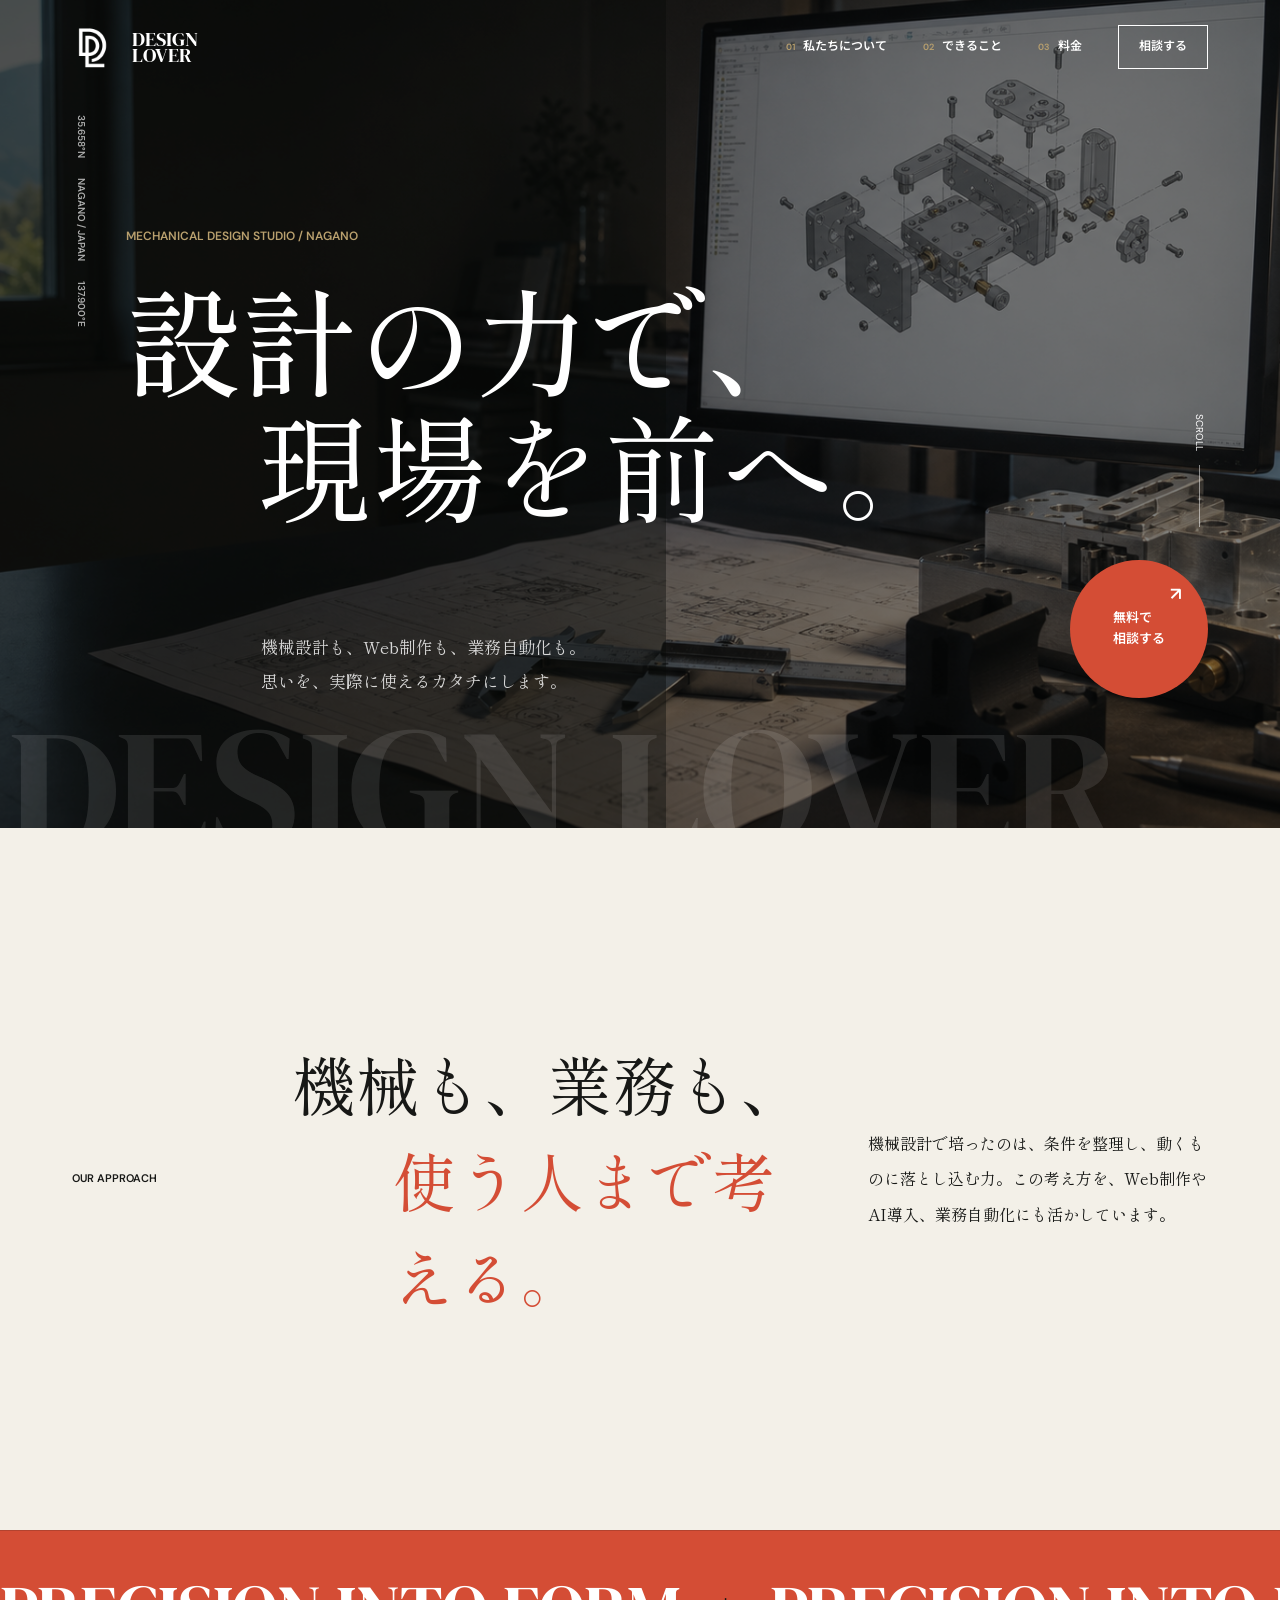
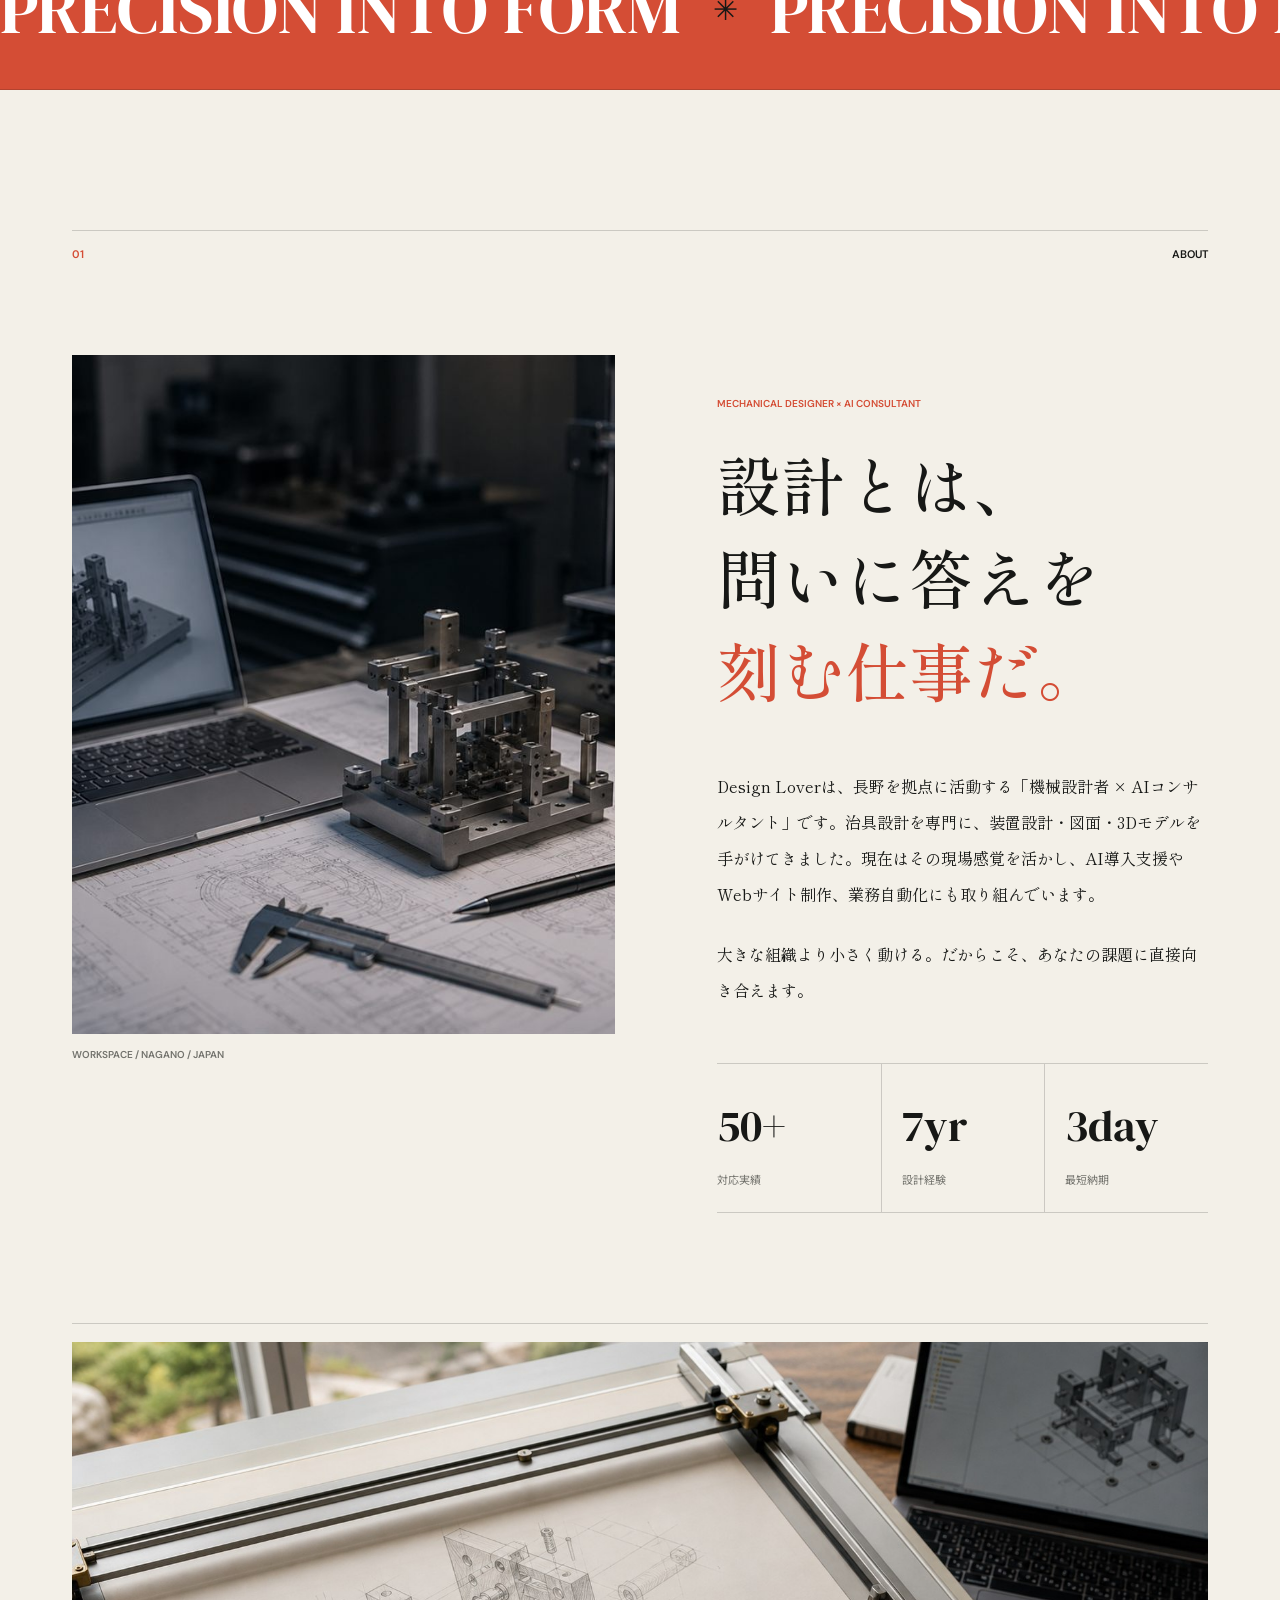
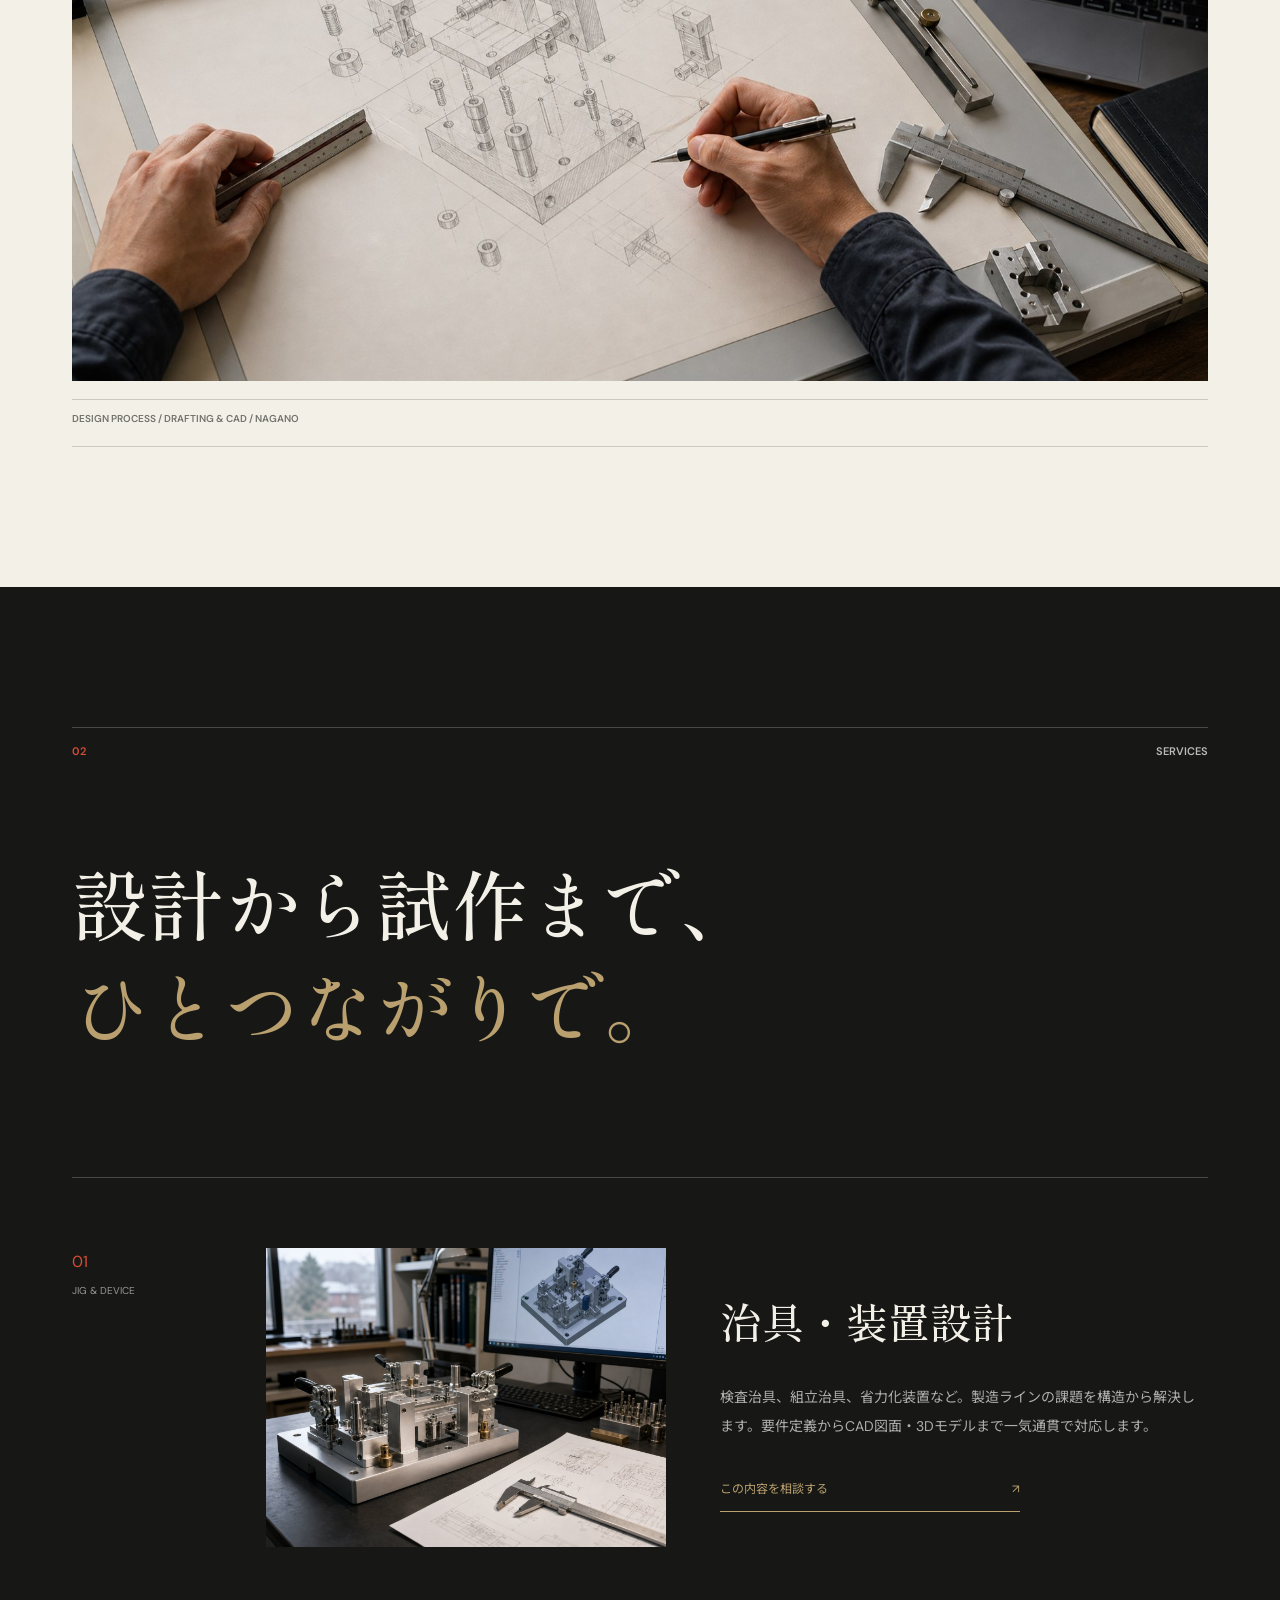
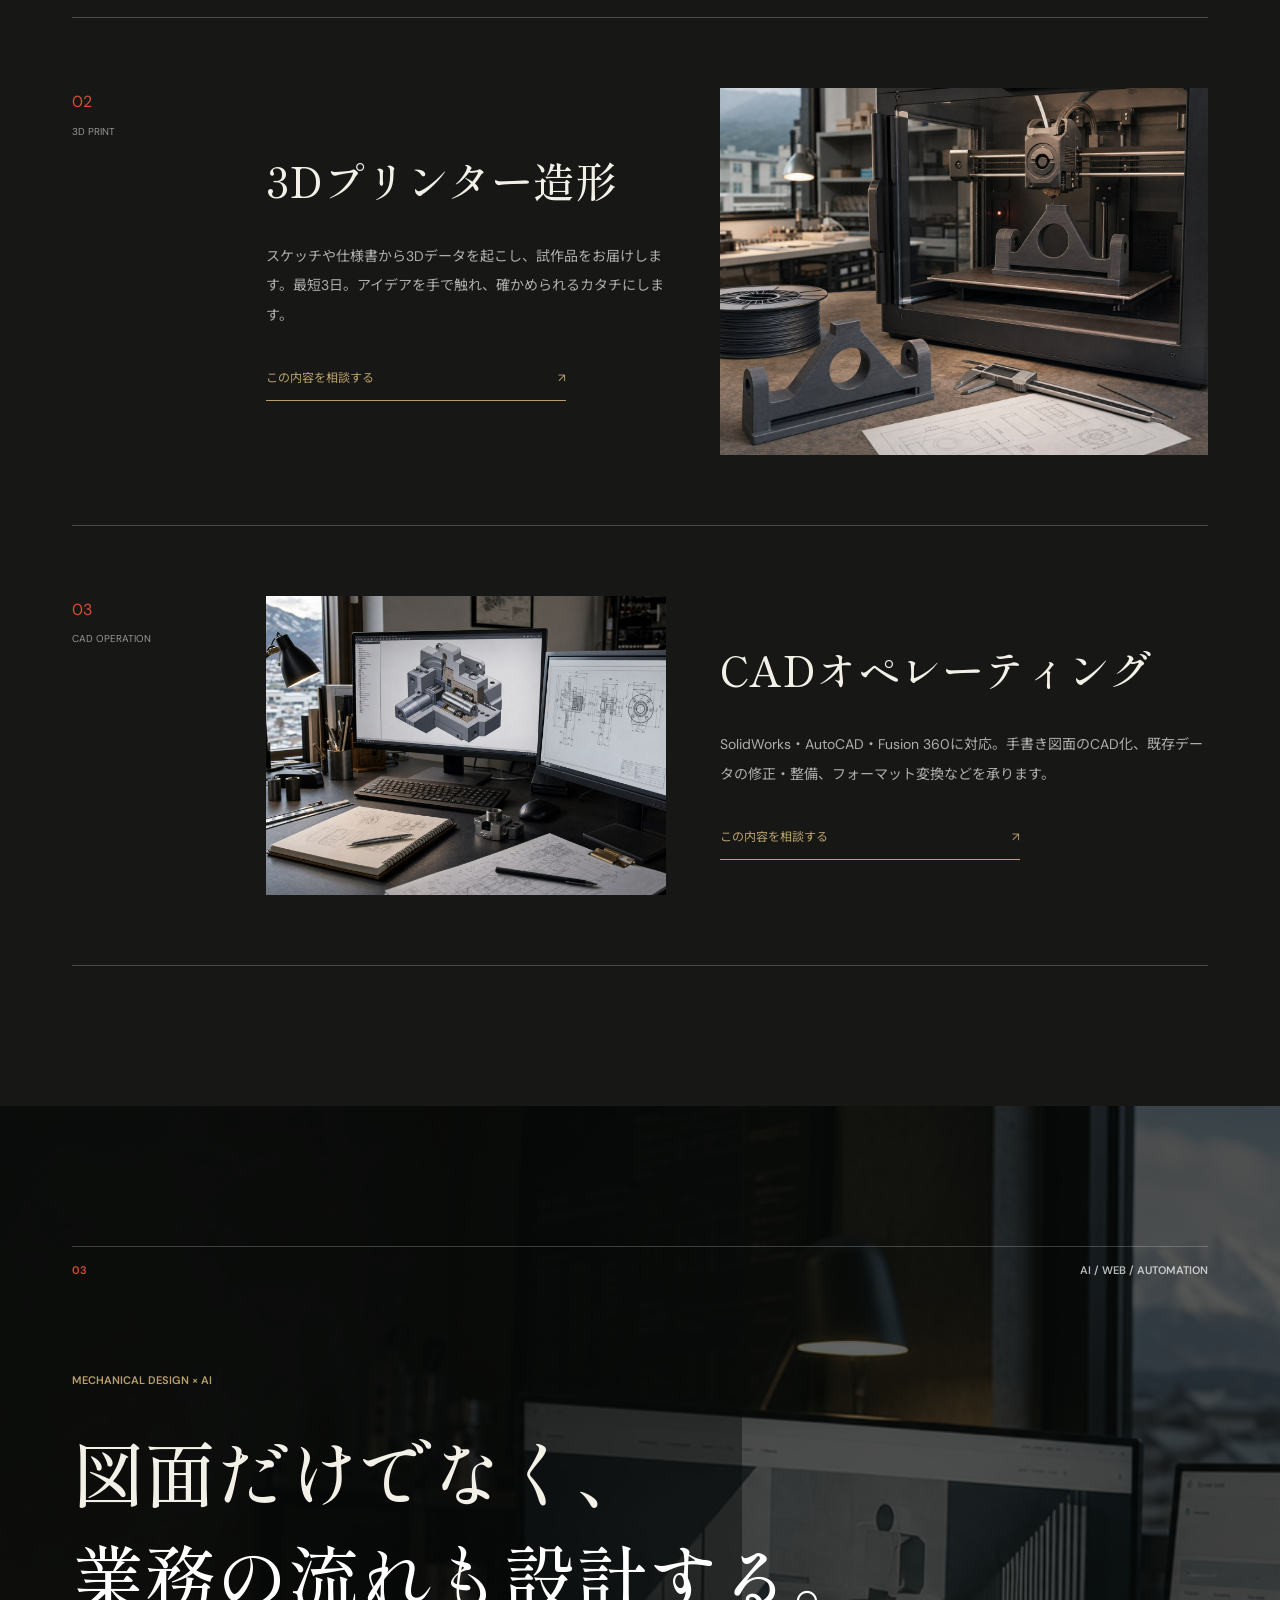
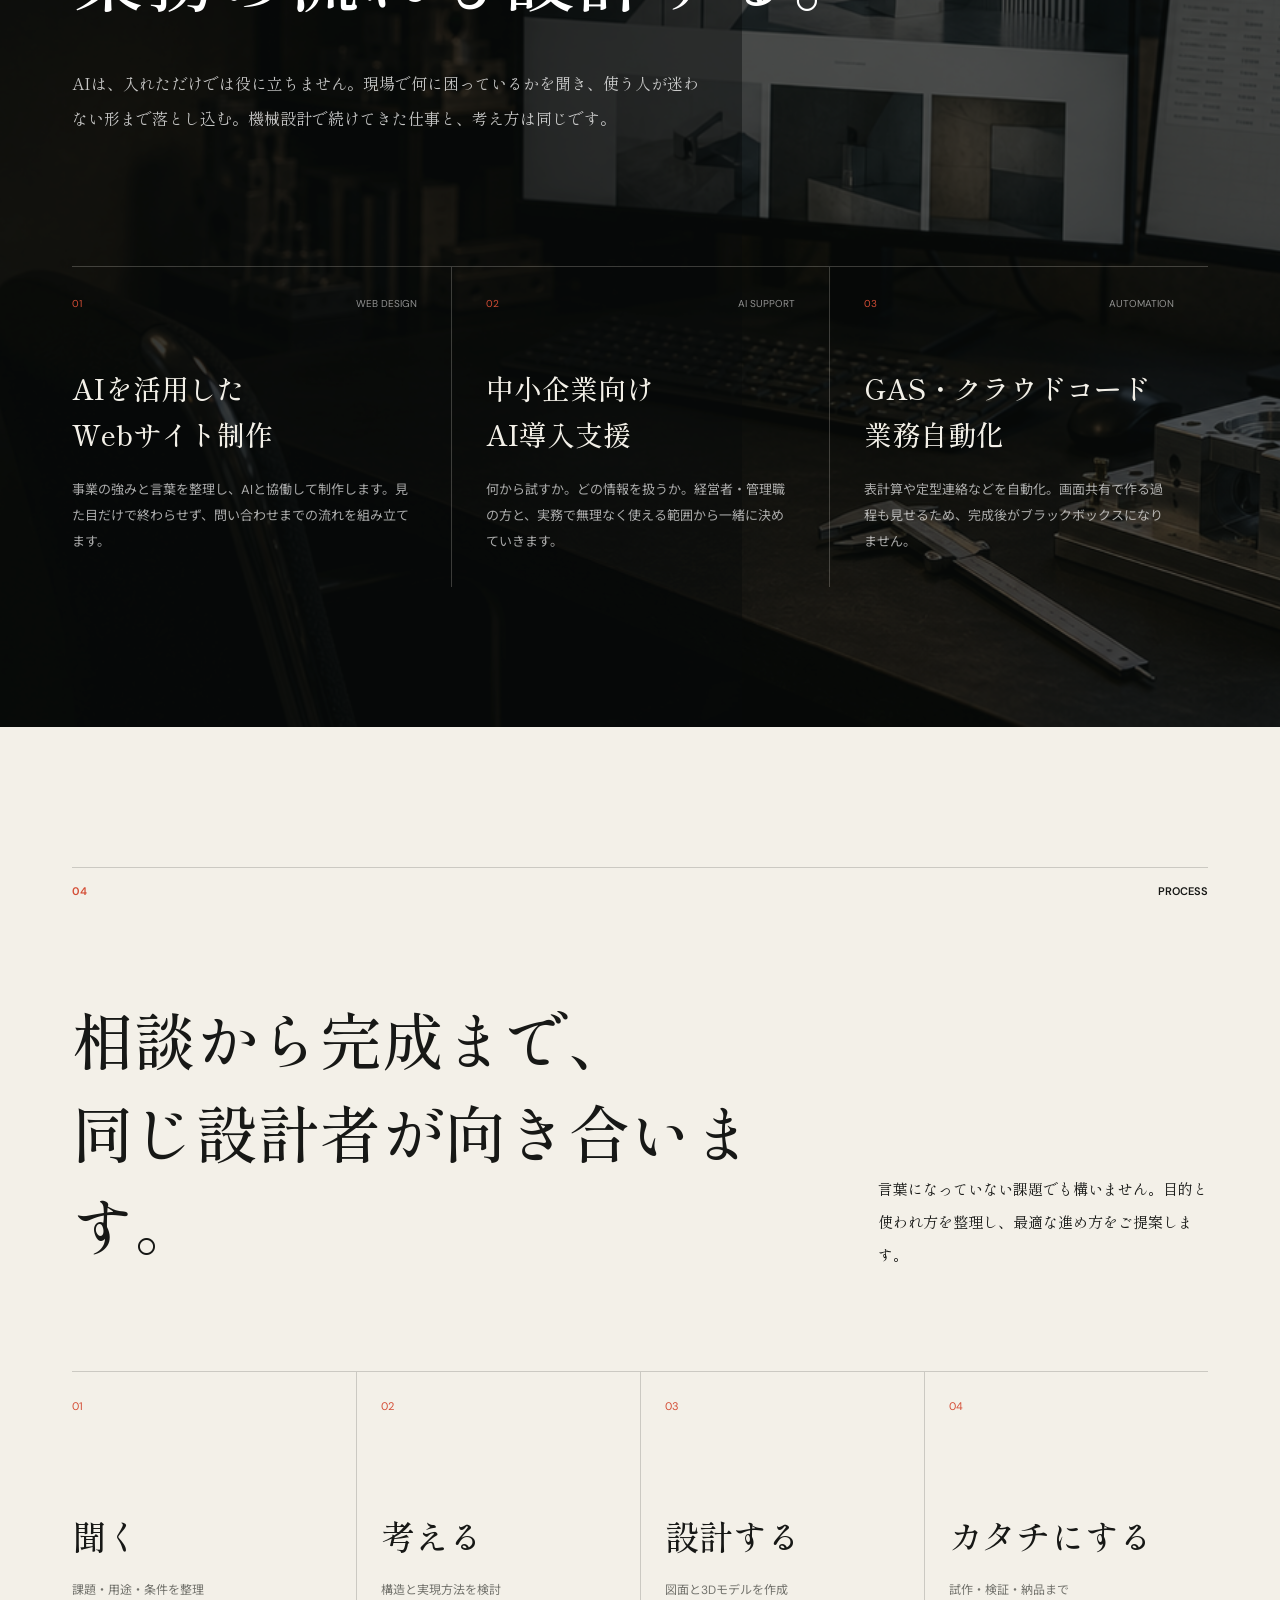
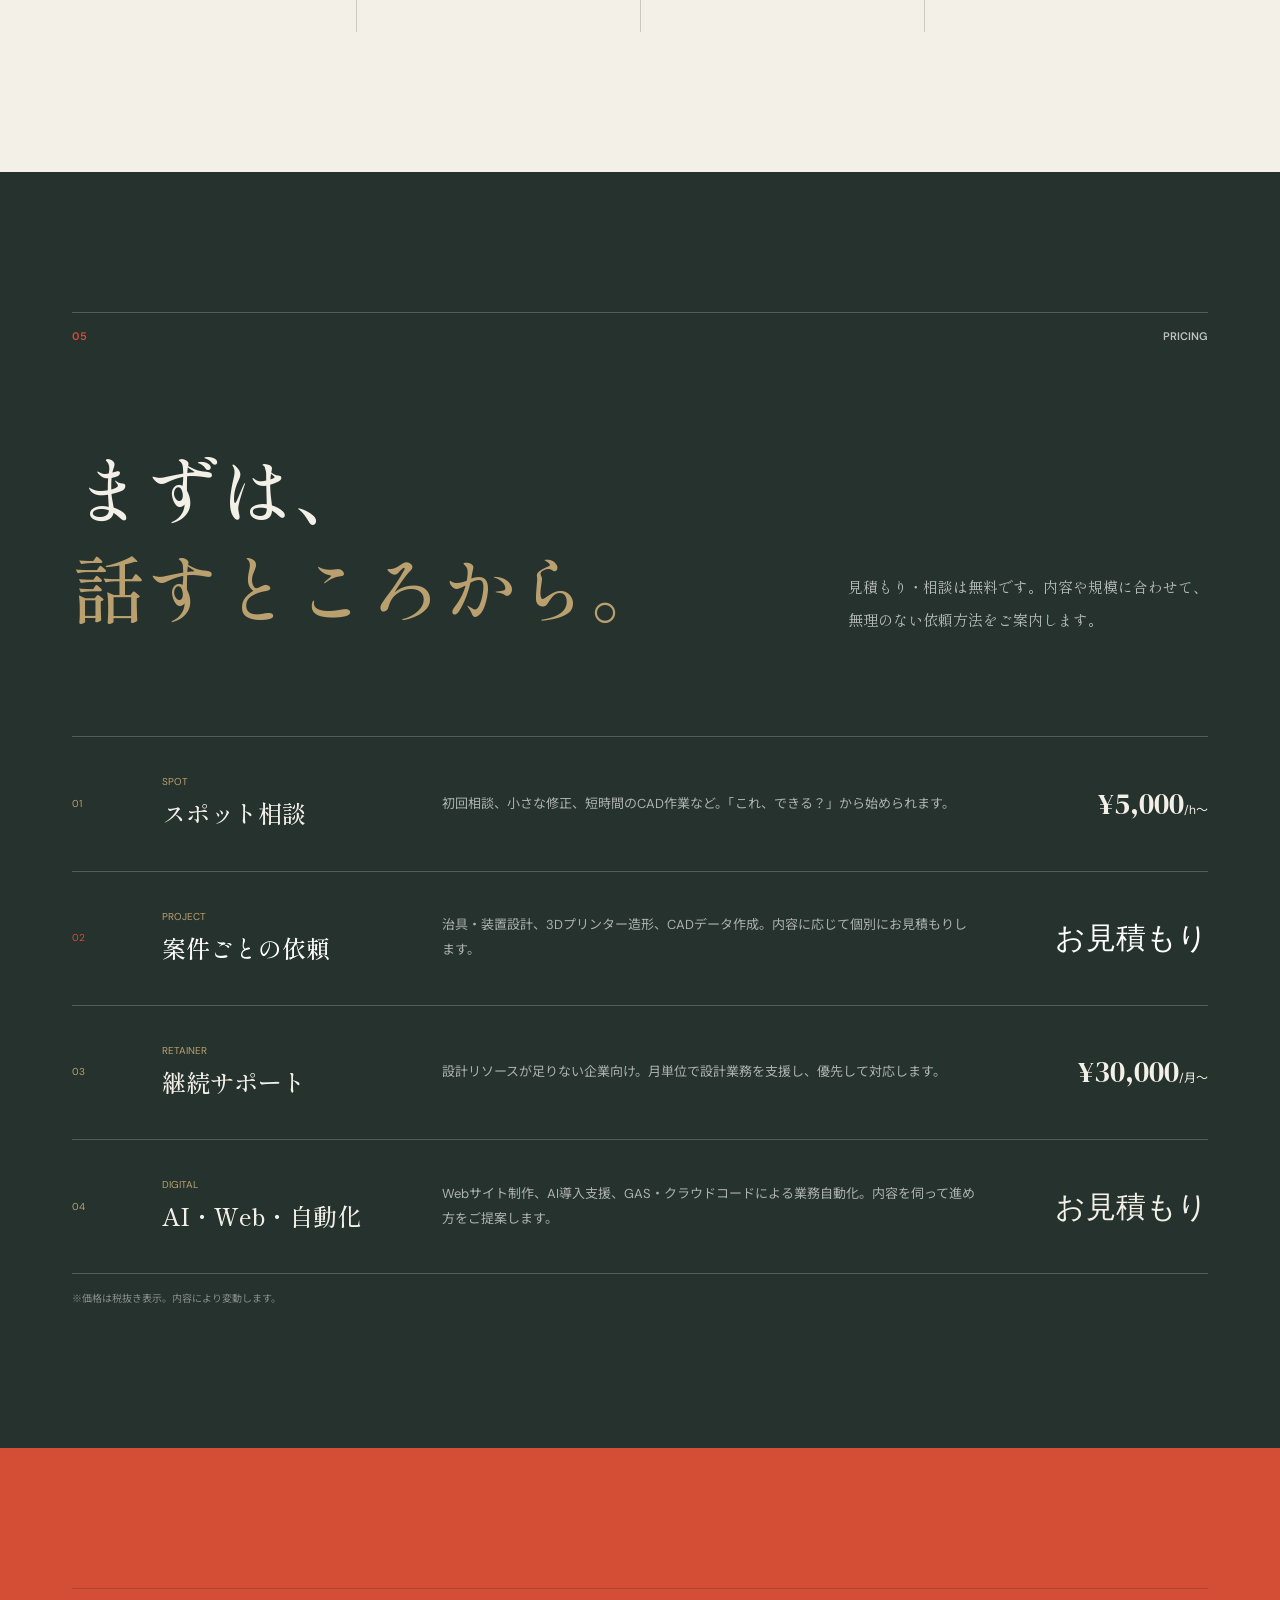
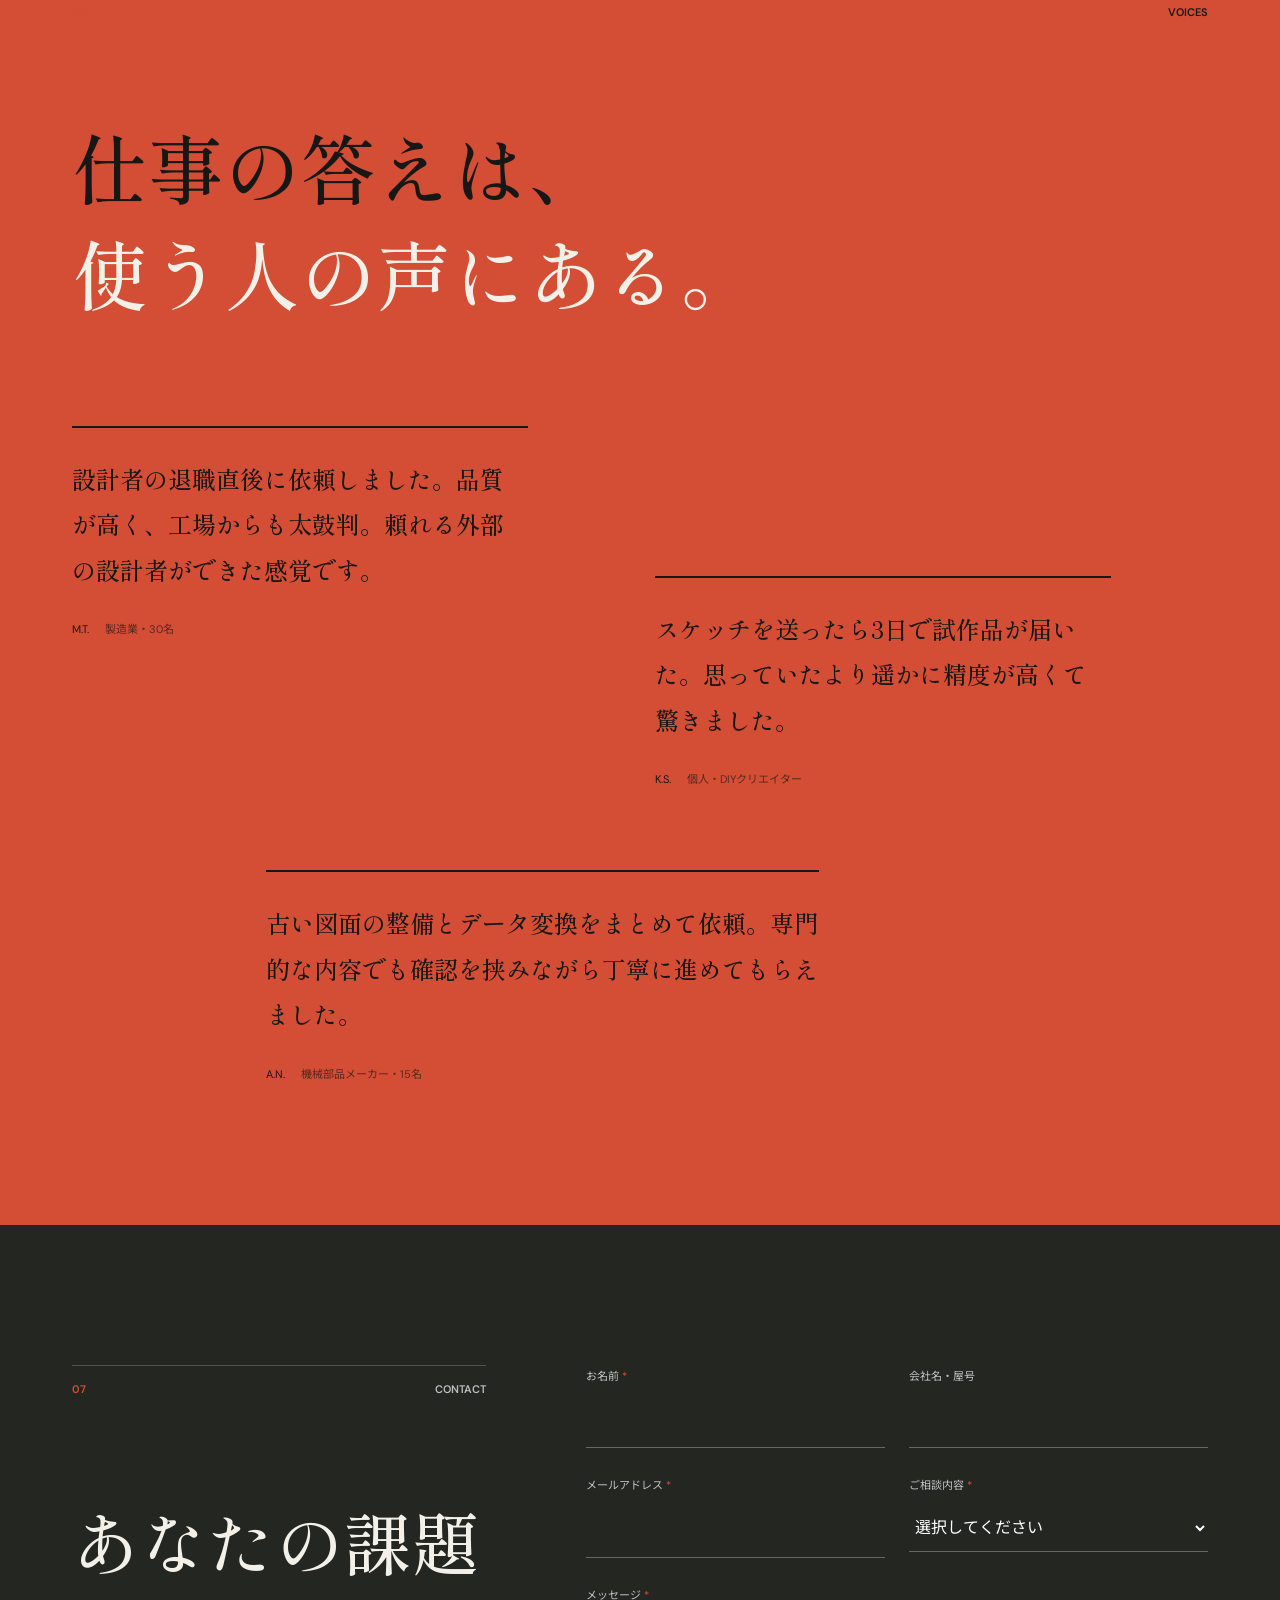
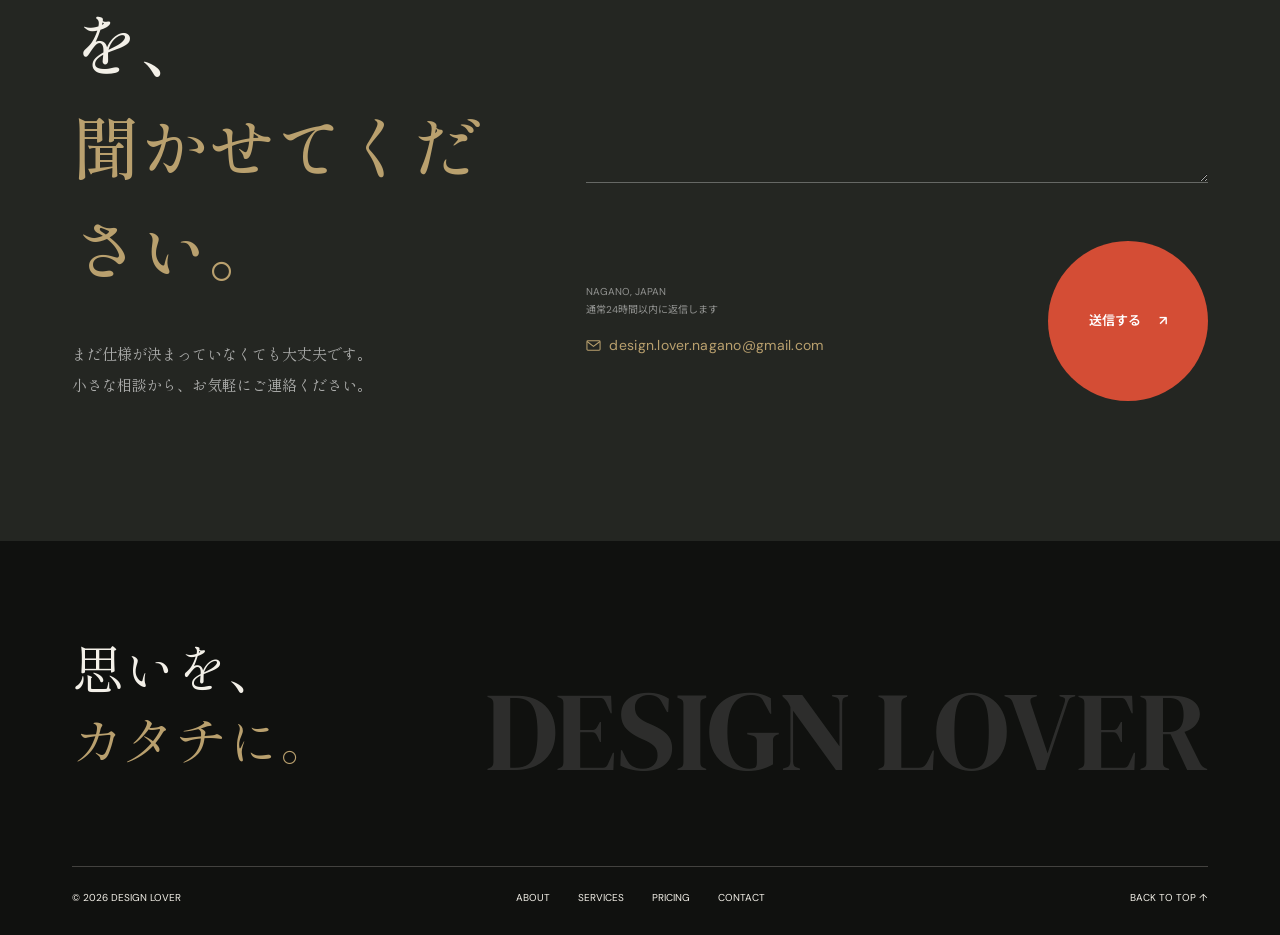
==== index.html @ a653514b "Add spam-protected email contact link to contact section Co-Authored-By: Claude Opus 4.8 <noreply@an" ====
﻿<!DOCTYPE html>
<html lang="ja">
<head>
  <meta charset="UTF-8">
  <meta name="viewport" content="width=device-width, initial-scale=1">
  <meta name="description" content="長野の個人設計事務所 Design Lover。治具・装置設計、3Dプリンター造形、CAD業務で、つくりたいを実現します。">
  <title>Design Lover | 長野の個人設計事務所</title>
  <link rel="preconnect" href="https://fonts.googleapis.com">
  <link rel="preconnect" href="https://fonts.gstatic.com" crossorigin>
  <link href="https://fonts.googleapis.com/css2?family=DM+Sans:wght@400;500;600&family=DM+Serif+Display:ital@0;1&family=Noto+Sans+JP:wght@400;500;600&family=Shippori+Mincho:wght@400;500;600&display=swap" rel="stylesheet">
  <link rel="stylesheet" href="styles.css?v=20260723">
</head>
<body class="is-loading">
  <div class="loader" id="loader" aria-hidden="true">
    <div class="loader__mark"><span>D</span><span>L</span></div>
    <p>DESIGN LOVER</p>
    <div class="loader__line"><span></span></div>
  </div>
  <div class="cur-dot" id="curDot"></div>
  <div class="cur-ring" id="curRing"></div>
  <div class="scroll-track" id="scrollTrack"></div>

  <header class="nav" id="nav">
    <a href="#hero" class="nav__logo" aria-label="Design Lover トップへ">
      <img src="logo-mark-t.png" alt="" class="nav__logo-mark">
      <span class="nav__logo-word">DESIGN<br>LOVER</span>
    </a>
    <nav class="nav__links" id="navLinks" aria-label="メインナビゲーション">
      <a href="#about"><span>01</span> 私たちについて</a>
      <a href="#work"><span>02</span> できること</a>
      <a href="#pricing"><span>03</span> 料金</a>
      <a href="#contact" class="nav__contact">相談する</a>
    </nav>
    <button class="nav__burger" id="burger" type="button" aria-label="メニューを開く" aria-expanded="false"><span></span><span></span></button>
  </header>

  <main>
    <section class="hero" id="hero">
      <div class="hero__media" aria-hidden="true"><img src="hero-engineering.png" alt=""></div>
      <div class="hero__shade" aria-hidden="true"></div>
      <div class="hero__rail" aria-hidden="true"><span>35.658°N</span><span>NAGANO / JAPAN</span><span>137.900°E</span></div>
      <div class="hero__content">
        <p class="hero__kicker">MECHANICAL DESIGN STUDIO / NAGANO</p>
        <h1 class="hero__title"><span>設計の力で、</span><span><em>現場を前へ。</em></span></h1>
        <div class="hero__bottom">
          <p class="hero__lead">機械設計も、Web制作も、業務自動化も。<br>思いを、実際に使えるカタチにします。</p>
          <a href="#contact" class="circle-link" data-magnetic><span>無料で<br>相談する</span><span class="circle-link__arrow">↗</span></a>
        </div>
      </div>
      <div class="hero__brand" aria-hidden="true">DESIGN LOVER</div>
      <a href="#intro" class="hero__scroll">SCROLL <span></span></a>
    </section>

    <section class="intro" id="intro">
      <p class="intro__label reveal-up">OUR APPROACH</p>
      <div class="intro__copy reveal-up"><p>機械も、業務も、</p><p>使う人まで考える。</p></div>
      <p class="intro__body reveal-up">機械設計で培ったのは、条件を整理し、動くものに落とし込む力。この考え方を、Web制作やAI導入、業務自動化にも活かしています。</p>
    </section>

    <div class="marquee" aria-hidden="true"><div class="marquee__track"><span>PRECISION INTO FORM</span><i>✳</i><span>PRECISION INTO FORM</span><i>✳</i><span>PRECISION INTO FORM</span><i>✳</i><span>PRECISION INTO FORM</span><i>✳</i></div></div>

    <section class="about section" id="about">
      <div class="section-index reveal-up"><span>01</span><span>ABOUT</span></div>
      <div class="about__grid">
        <div class="about__visual reveal-up">
          <figure class="about__photo"><img src="about-photo.jpg" alt="Design Loverの設計デスク"></figure>
          <p class="about__caption">WORKSPACE / NAGANO / JAPAN</p>
        </div>
        <div class="about__content">
          <p class="about__role reveal-up">MECHANICAL DESIGNER × AI CONSULTANT</p>
          <h2 class="about__title reveal-up">設計とは、<br>問いに答えを<br><em>刻む仕事だ。</em></h2>
          <p class="about__body reveal-up">Design Loverは、長野を拠点に活動する「機械設計者 × AIコンサルタント」です。治具設計を専門に、装置設計・図面・3Dモデルを手がけてきました。現在はその現場感覚を活かし、AI導入支援やWebサイト制作、業務自動化にも取り組んでいます。</p>
          <p class="about__body reveal-up">大きな組織より小さく動ける。だからこそ、あなたの課題に直接向き合えます。</p>
          <div class="about__stats reveal-up">
            <div><strong data-counter="50" data-suffix="+">0</strong><span>対応実績</span></div>
            <div><strong data-counter="7" data-suffix="yr">0</strong><span>設計経験</span></div>
            <div><strong data-counter="3" data-suffix="day">0</strong><span>最短納期</span></div>
          </div>
        </div>
      </div>
      <figure class="about__drawing reveal-up"><img src="about-drafting.jpg" alt="ドラフター上で治具のアイソメ組図を検討している様子"><figcaption>DESIGN PROCESS / DRAFTING &amp; CAD / NAGANO</figcaption></figure>
    </section>

    <section class="work section" id="work">
      <div class="work__head">
        <div class="section-index section-index--light reveal-up"><span>02</span><span>SERVICES</span></div>
        <h2 class="work__headline reveal-up">設計から試作まで、<br><em>ひとつながりで。</em></h2>
      </div>
      <article class="service reveal-up">
        <div class="service__meta"><span>01</span><span>JIG &amp; DEVICE</span></div>
        <div class="service__visual"><img src="service-jig.jpg" alt="CADモデルを確認しながら設計された検査治具"></div>
        <div class="service__content"><h3>治具・装置設計</h3><p>検査治具、組立治具、省力化装置など。製造ラインの課題を構造から解決します。要件定義からCAD図面・3Dモデルまで一気通貫で対応します。</p><a href="#contact">この内容を相談する <span>↗</span></a></div>
      </article>
      <article class="service service--reverse reveal-up">
        <div class="service__meta"><span>02</span><span>3D PRINT</span></div>
        <div class="service__visual"><img src="service-3d-print.jpg" alt="3Dプリンターで機能部品を造形している様子"></div>
        <div class="service__content"><h3>3Dプリンター造形</h3><p>スケッチや仕様書から3Dデータを起こし、試作品をお届けします。最短3日。アイデアを手で触れ、確かめられるカタチにします。</p><a href="#contact">この内容を相談する <span>↗</span></a></div>
      </article>
      <article class="service reveal-up">
        <div class="service__meta"><span>03</span><span>CAD OPERATION</span></div>
        <div class="service__visual"><img src="service-cad.jpg" alt="3D CADモデルと製作図を作成する設計デスク"></div>
        <div class="service__content"><h3>CADオペレーティング</h3><p>SolidWorks・AutoCAD・Fusion 360に対応。手書き図面のCAD化、既存データの修正・整備、フォーマット変換などを承ります。</p><a href="#contact">この内容を相談する <span>↗</span></a></div>
      </article>
    </section>

    <section class="digital section" id="digital">
      <div class="digital__media" aria-hidden="true"><img src="digital-studio.png" alt=""></div>
      <div class="digital__shade" aria-hidden="true"></div>
      <div class="digital__inner">
        <div class="section-index section-index--light reveal-up"><span>03</span><span>AI / WEB / AUTOMATION</span></div>
        <p class="digital__kicker reveal-up">MECHANICAL DESIGN × AI</p>
        <h2 class="digital__title reveal-up">図面だけでなく、<br><em>業務の流れも設計する。</em></h2>
        <p class="digital__lead reveal-up">AIは、入れただけでは役に立ちません。現場で何に困っているかを聞き、使う人が迷わない形まで落とし込む。機械設計で続けてきた仕事と、考え方は同じです。</p>
        <div class="digital__services">
          <article class="digital-service reveal-up">
            <div><span>01</span><p>WEB DESIGN</p></div>
            <h3>AIを活用した<br>Webサイト制作</h3>
            <p>事業の強みと言葉を整理し、AIと協働して制作します。見た目だけで終わらせず、問い合わせまでの流れを組み立てます。</p>
          </article>
          <article class="digital-service reveal-up">
            <div><span>02</span><p>AI SUPPORT</p></div>
            <h3>中小企業向け<br>AI導入支援</h3>
            <p>何から試すか。どの情報を扱うか。経営者・管理職の方と、実務で無理なく使える範囲から一緒に決めていきます。</p>
          </article>
          <article class="digital-service reveal-up">
            <div><span>03</span><p>AUTOMATION</p></div>
            <h3>GAS・クラウドコード<br>業務自動化</h3>
            <p>表計算や定型連絡などを自動化。画面共有で作る過程も見せるため、完成後がブラックボックスになりません。</p>
          </article>
        </div>
      </div>
    </section>
    <section class="process section" id="process">
      <div class="section-index reveal-up"><span>04</span><span>PROCESS</span></div>
      <div class="process__top"><h2 class="process__title reveal-up">相談から完成まで、<br>同じ設計者が向き合います。</h2><p class="process__lead reveal-up">言葉になっていない課題でも構いません。目的と使われ方を整理し、最適な進め方をご提案します。</p></div>
      <ol class="process__list">
        <li class="reveal-up"><span>01</span><strong>聞く</strong><p>課題・用途・条件を整理</p></li>
        <li class="reveal-up"><span>02</span><strong>考える</strong><p>構造と実現方法を検討</p></li>
        <li class="reveal-up"><span>03</span><strong>設計する</strong><p>図面と3Dモデルを作成</p></li>
        <li class="reveal-up"><span>04</span><strong>カタチにする</strong><p>試作・検証・納品まで</p></li>
      </ol>
    </section>

    <section class="pricing section" id="pricing">
      <div class="section-index section-index--light reveal-up"><span>05</span><span>PRICING</span></div>
      <div class="pricing__heading"><h2 class="pricing__title reveal-up">まずは、<br><em>話すところから。</em></h2><p class="pricing__intro reveal-up">見積もり・相談は無料です。内容や規模に合わせて、無理のない依頼方法をご案内します。</p></div>
      <div class="pricing__list">
        <article class="price-row reveal-up"><span class="price-row__num">01</span><div><p class="price-row__en">SPOT</p><h3>スポット相談</h3></div><p>初回相談、小さな修正、短時間のCAD作業など。「これ、できる？」から始められます。</p><strong>¥5,000<small>/h〜</small></strong></article>
        <article class="price-row price-row--accent reveal-up"><span class="price-row__num">02</span><div><p class="price-row__en">PROJECT</p><h3>案件ごとの依頼</h3></div><p>治具・装置設計、3Dプリンター造形、CADデータ作成。内容に応じて個別にお見積もりします。</p><strong>お見積もり</strong></article>
        <article class="price-row reveal-up"><span class="price-row__num">03</span><div><p class="price-row__en">RETAINER</p><h3>継続サポート</h3></div><p>設計リソースが足りない企業向け。月単位で設計業務を支援し、優先して対応します。</p><strong>¥30,000<small>/月〜</small></strong></article>
        <article class="price-row reveal-up"><span class="price-row__num">04</span><div><p class="price-row__en">DIGITAL</p><h3>AI・Web・自動化</h3></div><p>Webサイト制作、AI導入支援、GAS・クラウドコードによる業務自動化。内容を伺って進め方をご提案します。</p><strong>お見積もり</strong></article>
      </div>
      <p class="pricing__tax">※価格は税抜き表示。内容により変動します。</p>
    </section>

    <section class="voices section" id="voices">
      <div class="section-index reveal-up"><span>06</span><span>VOICES</span></div>
      <h2 class="voices__title reveal-up">仕事の答えは、<br><em>使う人の声にある。</em></h2>
      <div class="voices__list">
        <blockquote class="voice reveal-up"><p>設計者の退職直後に依頼しました。品質が高く、工場からも太鼓判。頼れる外部の設計者ができた感覚です。</p><footer><span>M.T.</span><span>製造業・30名</span></footer></blockquote>
        <blockquote class="voice reveal-up"><p>スケッチを送ったら3日で試作品が届いた。思っていたより遥かに精度が高くて驚きました。</p><footer><span>K.S.</span><span>個人・DIYクリエイター</span></footer></blockquote>
        <blockquote class="voice reveal-up"><p>古い図面の整備とデータ変換をまとめて依頼。専門的な内容でも確認を挟みながら丁寧に進めてもらえました。</p><footer><span>A.N.</span><span>機械部品メーカー・15名</span></footer></blockquote>
      </div>
    </section>

    <section class="contact section" id="contact">
      <div class="contact__header">
        <div class="section-index section-index--light reveal-up"><span>07</span><span>CONTACT</span></div>
        <h2 class="contact__title reveal-up">あなたの課題を、<br><em>聞かせてください。</em></h2>
        <p class="contact__lead reveal-up">まだ仕様が決まっていなくても大丈夫です。<br>小さな相談から、お気軽にご連絡ください。</p>
      </div>
      <form class="contact__form reveal-up" id="contactForm" novalidate>
        <div class="field field--half"><label for="c-name">お名前 <span>*</span></label><input type="text" id="c-name" name="name" autocomplete="name" required></div>
        <div class="field field--half"><label for="c-company">会社名・屋号</label><input type="text" id="c-company" name="company" autocomplete="organization"></div>
        <div class="field field--half"><label for="c-email">メールアドレス <span>*</span></label><input type="email" id="c-email" name="email" autocomplete="email" required></div>
        <div class="field field--half"><label for="c-type">ご相談内容 <span>*</span></label><select id="c-type" name="type" required><option value="" selected disabled>選択してください</option><option>治具・装置設計</option><option>3Dプリンター造形</option><option>CADオペレーティング</option><option>継続サポート</option><option>Webサイト制作</option><option>AI導入支援</option><option>GAS・業務自動化</option><option>その他</option></select></div>
        <div class="field"><label for="c-msg">メッセージ <span>*</span></label><textarea id="c-msg" name="message" rows="5" required></textarea></div>
        <div class="contact__form-bottom"><div class="contact__info"><p>NAGANO, JAPAN<br>通常24時間以内に返信します</p><a class="contact__email" id="contactEmail" data-user="design.lover.nagano" data-domain="gmail.com" aria-label="メールで問い合わせる"><svg width="15" height="15" viewBox="0 0 16 16" fill="none" aria-hidden="true"><rect x="1" y="3" width="14" height="10" rx="1" stroke="currentColor" stroke-width="1.1"/><path d="M1.5 4l6.5 5 6.5-5" stroke="currentColor" stroke-width="1.1" stroke-linecap="round"/></svg><span class="contact__email-text">メールでのお問い合わせ</span></a></div><button type="submit" class="contact__submit" data-magnetic><span class="submit__text">送信する</span><span>↗</span></button></div>
      </form>
    </section>
  </main>

  <footer class="footer">
    <div class="footer__top"><p>思いを、<br><em>カタチに。</em></p><div class="footer__brand">DESIGN LOVER</div></div>
    <div class="footer__bottom"><p>© 2026 DESIGN LOVER</p><nav aria-label="フッターナビ"><a href="#about">ABOUT</a><a href="#work">SERVICES</a><a href="#pricing">PRICING</a><a href="#contact">CONTACT</a></nav><a href="#hero">BACK TO TOP ↑</a></div>
  </footer>

  <script>
  (() => {
    'use strict';
    const loader = document.getElementById('loader');
    const hero = document.getElementById('hero');
    let loaded = false;
    const finishLoading = () => {
      if (loaded) return;
      loaded = true;
      loader.classList.add('done');
      document.body.classList.remove('is-loading');
      requestAnimationFrame(() => hero.classList.add('animated'));
    };
    window.addEventListener('load', () => setTimeout(finishLoading, 900), { once: true });
    setTimeout(finishLoading, 2500);

    const nav = document.getElementById('nav');
    const progress = document.getElementById('scrollTrack');
    const heroMedia = document.querySelector('.hero__media img');
    const onScroll = () => {
      const y = window.scrollY;
      nav.classList.toggle('nav--scrolled', y > 60);
      const max = document.documentElement.scrollHeight - window.innerHeight;
      progress.style.width = `${max > 0 ? y / max * 100 : 0}%`;
      if (heroMedia && y < window.innerHeight) heroMedia.style.transform = `scale(1.06) translateY(${y * .06}px)`;
    };
    window.addEventListener('scroll', onScroll, { passive: true });
    onScroll();

    const burger = document.getElementById('burger');
    const navLinks = document.getElementById('navLinks');
    burger.addEventListener('click', () => {
      const open = navLinks.classList.toggle('nav__links--open');
      burger.classList.toggle('nav__burger--open', open);
      burger.setAttribute('aria-expanded', String(open));
    });
    navLinks.querySelectorAll('a').forEach(link => link.addEventListener('click', () => {
      navLinks.classList.remove('nav__links--open');
      burger.classList.remove('nav__burger--open');
      burger.setAttribute('aria-expanded', 'false');
    }));

    const revealObserver = new IntersectionObserver(entries => entries.forEach(entry => {
      if (!entry.isIntersecting) return;
      entry.target.classList.add('visible');
      revealObserver.unobserve(entry.target);
    }), { threshold: .12, rootMargin: '0px 0px -6% 0px' });
    document.querySelectorAll('.reveal-up').forEach(el => revealObserver.observe(el));

    const counterObserver = new IntersectionObserver(entries => entries.forEach(entry => {
      if (!entry.isIntersecting) return;
      const el = entry.target;
      const target = Number(el.dataset.counter);
      const suffix = el.dataset.suffix || '';
      const start = performance.now();
      const tick = now => {
        const p = Math.min((now - start) / 1100, 1);
        el.textContent = `${Math.round(target * (1 - Math.pow(1 - p, 3)))}${suffix}`;
        if (p < 1) requestAnimationFrame(tick);
      };
      requestAnimationFrame(tick);
      counterObserver.unobserve(el);
    }), { threshold: .5 });
    document.querySelectorAll('[data-counter]').forEach(el => counterObserver.observe(el));

    const dot = document.getElementById('curDot');
    const ring = document.getElementById('curRing');
    let mx = -100, my = -100, rx = -100, ry = -100;
    document.addEventListener('mousemove', e => {
      mx = e.clientX; my = e.clientY;
      dot.style.left = `${mx}px`; dot.style.top = `${my}px`;
    });
    const follow = () => {
      rx += (mx - rx) * .14; ry += (my - ry) * .14;
      ring.style.left = `${rx}px`; ring.style.top = `${ry}px`;
      requestAnimationFrame(follow);
    };
    if (matchMedia('(hover: hover)').matches) follow();
    document.querySelectorAll('a, button, input, select, textarea').forEach(el => {
      el.addEventListener('mouseenter', () => document.body.classList.add('cursor-hover'));
      el.addEventListener('mouseleave', () => document.body.classList.remove('cursor-hover'));
    });

    document.querySelectorAll('[data-magnetic]').forEach(el => {
      el.addEventListener('mousemove', e => {
        const rect = el.getBoundingClientRect();
        el.style.transform = `translate(${(e.clientX - rect.left - rect.width / 2) * .16}px, ${(e.clientY - rect.top - rect.height / 2) * .16}px)`;
      });
      el.addEventListener('mouseleave', () => { el.style.transform = ''; });
    });

    // メールアドレスをbotに拾われないようJSで組み立てる
    const emailEl = document.getElementById('contactEmail');
    if (emailEl) {
      const addr = emailEl.dataset.user + '@' + emailEl.dataset.domain;
      emailEl.href = 'mailto:' + addr + '?subject=' + encodeURIComponent('Design Lover へのお問い合わせ');
      emailEl.querySelector('.contact__email-text').textContent = addr;
    }

    document.getElementById('contactForm').addEventListener('submit', function(e) {
      e.preventDefault();
      if (!this.reportValidity()) return;
      const button = this.querySelector('.contact__submit');
      button.querySelector('.submit__text').textContent = '送信を受け付けました';
      button.classList.add('is-sent');
      button.disabled = true;
    });
  })();
  </script>
</body>
</html>
---- styles.css ----
﻿:root{
  --paper:#f3f0e8;
  --paper-2:#e8e4da;
  --ink:#171816;
  --ink-2:#242622;
  --signal:#d44d35;
  --brass:#b9a06e;
  --green:#26322e;
  --muted:#73736d;
  --line:rgba(23,24,22,.18);
  --line-light:rgba(243,240,232,.22);
  --serif:'Shippori Mincho','Yu Mincho',serif;
  --display:'DM Serif Display',Georgia,serif;
  --sans:'DM Sans','Noto Sans JP',sans-serif;
  --pad:72px;
  --max:1440px;
  --ease:cubic-bezier(.16,1,.3,1);
}
*{box-sizing:border-box;margin:0;padding:0}
html{scroll-behavior:smooth}
body{background:var(--paper);color:var(--ink);font-family:var(--sans);line-height:1.8;overflow-x:hidden;cursor:none}
body.is-loading{overflow:hidden}
a{color:inherit;text-decoration:none}
img,svg{display:block;max-width:100%}
button,input,select,textarea{font:inherit}
button{border:0;background:none;color:inherit;cursor:none}
ul,ol{list-style:none}
::selection{background:var(--signal);color:#fff}
.loader{position:fixed;inset:0;z-index:10000;display:grid;place-content:center;gap:24px;background:var(--ink);color:var(--paper);text-align:center;transition:opacity .7s var(--ease),visibility .7s}
.loader.done{opacity:0;visibility:hidden;pointer-events:none}
.loader__mark{display:flex;width:92px;height:92px;margin:auto;border:1px solid var(--brass);align-items:center;justify-content:center;font-family:var(--display);font-size:42px}
.loader__mark span+span{color:var(--brass);font-style:italic}
.loader p{font-size:11px;font-weight:600}
.loader__line{width:150px;height:1px;background:rgba(255,255,255,.14);overflow:hidden}
.loader__line span{display:block;width:100%;height:100%;background:var(--signal);transform:translateX(-100%);animation:load 1.2s var(--ease) forwards}
@keyframes load{to{transform:translateX(0)}}
.cur-dot,.cur-ring{position:fixed;z-index:9998;left:-100px;top:-100px;pointer-events:none;transform:translate(-50%,-50%)}
.cur-dot{width:6px;height:6px;border-radius:50%;background:var(--signal)}
.cur-ring{width:40px;height:40px;border:1px solid rgba(255,255,255,.65);border-radius:50%;mix-blend-mode:difference;transition:width .3s var(--ease),height .3s var(--ease)}
body.cursor-hover .cur-ring{width:66px;height:66px}
.scroll-track{position:fixed;z-index:9999;left:0;top:0;height:3px;width:0;background:var(--signal)}
.nav{position:fixed;z-index:1000;left:0;right:0;top:0;height:94px;padding:0 var(--pad);display:flex;align-items:center;justify-content:space-between;color:#fff;transition:background .35s,color .35s,height .35s}
.nav--scrolled{height:76px;background:rgba(243,240,232,.96);color:var(--ink);border-bottom:1px solid var(--line)}
.nav__logo{display:flex;align-items:center;gap:12px;position:relative;z-index:2}
.nav__logo-mark{width:auto;height:72px;filter:brightness(0) invert(1);transition:height .35s,filter .35s}
.nav__logo-word{font-family:var(--display);font-size:20px;line-height:.82;color:#fff}
.nav--scrolled .nav__logo-mark{filter:none}.nav--scrolled .nav__logo-word{color:var(--ink)}
.nav--scrolled .nav__logo-mark{height:58px}
.nav__links{display:flex;align-items:center;gap:36px}
.nav__links a{font-size:12px;font-weight:600;display:flex;align-items:center;gap:8px}
.nav__links a span{font-size:9px;color:var(--brass)}
.nav__contact{border:1px solid currentColor;padding:10px 20px;transition:background .25s,color .25s}
.nav__contact:hover{background:var(--signal);border-color:var(--signal);color:#fff}
.nav__burger{display:none;width:42px;height:42px;padding:12px;position:relative;z-index:2}
.nav__burger span{display:block;width:100%;height:1px;background:currentColor;transition:transform .3s}
.nav__burger span+span{margin-top:7px}
.hero{position:relative;height:92svh;min-height:680px;overflow:hidden;background:var(--ink);color:#fff}
.hero__media,.hero__shade{position:absolute;inset:0}
.hero__media img{width:100%;height:100%;object-fit:cover;transform:scale(1.06);transition:transform 1.8s var(--ease)}
.hero__shade{background:rgba(9,11,10,.5)}
.hero__shade::after{content:'';position:absolute;left:0;top:0;bottom:0;width:52%;background:rgba(8,10,9,.42)}
.hero__rail{position:absolute;z-index:2;top:115px;left:var(--pad);display:flex;gap:20px;color:rgba(255,255,255,.66);font-size:10px;font-weight:600;writing-mode:vertical-rl}
.hero__content{position:absolute;z-index:3;left:calc(var(--pad) + 54px);right:var(--pad);bottom:130px}
.hero__kicker{font-size:12px;font-weight:600;color:var(--brass);margin-bottom:28px;opacity:0;transform:translateY(20px);transition:opacity .8s .2s,transform .8s var(--ease) .2s}
.hero__title{font-family:var(--serif);font-size:116px;font-weight:500;line-height:1.08}
.hero__title span{display:block;overflow:hidden}
.hero__title span:nth-child(2){padding-left:130px}
.hero__title em{font-weight:400;color:#fff;font-style:normal}
.hero__title span{opacity:0;transform:translateY(70px);transition:opacity 1s,transform 1s var(--ease)}
.hero__title span:nth-child(2){transition-delay:.12s}
.hero.animated .hero__kicker,.hero.animated .hero__title span{opacity:1;transform:translateY(0)}
.hero__bottom{display:flex;align-items:flex-end;justify-content:space-between;margin-top:34px;padding-left:135px}
.hero__lead{font-family:var(--serif);font-size:17px;line-height:2;color:rgba(255,255,255,.82);opacity:0;transition:opacity .8s .55s}
.hero.animated .hero__lead{opacity:1}
.circle-link{width:138px;height:138px;border-radius:50%;display:flex;align-items:center;justify-content:center;position:relative;background:var(--signal);font-size:13px;font-weight:600;line-height:1.6;transition:background .3s,transform .3s var(--ease)}
.circle-link:hover{background:#f0e7d6;color:var(--ink)}
.circle-link__arrow{position:absolute;right:26px;top:20px;font-size:18px}
.hero__brand{position:absolute;z-index:1;left:8px;bottom:-30px;font-family:var(--display);font-size:172px;line-height:.8;color:rgba(255,255,255,.1);white-space:nowrap}
.hero__scroll{position:absolute;z-index:4;right:var(--pad);top:50%;display:flex;align-items:center;gap:14px;font-size:10px;writing-mode:vertical-rl}
.hero__scroll span{display:block;width:1px;height:62px;background:rgba(255,255,255,.5)}
.intro{min-height:78svh;padding:140px var(--pad);display:grid;grid-template-columns:180px 1fr 340px;gap:40px;align-items:center;max-width:var(--max);margin:auto}
.intro__label,.section-index{font-size:11px;font-weight:600}
.intro__copy{font-family:var(--serif);font-size:64px;line-height:1.5}
.intro__copy p:nth-child(2){padding-left:100px;color:var(--signal)}
.intro__body{font-family:var(--serif);font-size:16px;line-height:2.2}
.marquee{overflow:hidden;border-top:1px solid var(--line);border-bottom:1px solid var(--line);padding:18px 0;background:var(--signal);color:#fff}
.marquee__track{display:flex;align-items:center;gap:32px;width:max-content;animation:marquee 28s linear infinite}
.marquee span{font-family:var(--display);font-size:68px;white-space:nowrap}
.marquee i{font-style:normal;font-size:30px;color:var(--ink)}
@keyframes marquee{to{transform:translateX(-50%)}}
.section{padding:140px var(--pad);scroll-margin-top:76px}
.section-index{display:flex;justify-content:space-between;align-items:center;border-top:1px solid var(--line);padding-top:14px;margin-bottom:90px}
.section-index span:first-child{color:var(--signal)}
.section-index--light{border-color:var(--line-light);color:rgba(255,255,255,.7)}
.about{max-width:var(--max);margin:auto}
.about__grid{display:grid;grid-template-columns:minmax(0,1.05fr) minmax(420px,.95fr);gap:9%;align-items:start}
.about__photo{aspect-ratio:4/5;overflow:hidden}
.about__photo img{width:100%;height:100%;object-fit:cover;transition:transform 1s var(--ease)}
.about__photo:hover img{transform:scale(1.025)}
.about__caption{margin-top:12px;font-size:10px;font-weight:600;color:var(--muted)}
.about__content{padding-top:40px}.about__role{font-size:10px;font-weight:600;color:var(--signal);margin-bottom:24px}
.about__title{font-family:var(--serif);font-size:64px;font-weight:500;line-height:1.45;margin-bottom:52px}
.about__title em{font-style:normal;color:var(--signal)}
.about__body{font-family:var(--serif);font-size:16px;line-height:2.25;max-width:610px}
.about__body+.about__body{margin-top:24px}
.about__stats{display:grid;grid-template-columns:repeat(3,1fr);margin-top:55px;border-top:1px solid var(--line);border-bottom:1px solid var(--line)}
.about__stats div{padding:22px 10px 18px 0}
.about__stats div+div{border-left:1px solid var(--line);padding-left:20px}
.about__stats strong{display:block;font-family:var(--display);font-size:44px;font-weight:400}
.about__stats span{font-size:11px;color:var(--muted)}
.about__drawing{margin-top:110px;border-top:1px solid var(--line);border-bottom:1px solid var(--line);padding:18px 0;background:transparent}
.about__drawing img{width:100%;aspect-ratio:16/9;object-fit:cover}
.about__drawing figcaption{border-top:1px solid var(--line);margin-top:18px;padding-top:10px;font-size:10px;font-weight:600;color:var(--muted)}
.work{background:var(--ink);color:var(--paper)}
.work__head,.service{max-width:var(--max);margin-left:auto;margin-right:auto}
.work__headline{font-family:var(--serif);font-size:76px;font-weight:500;line-height:1.35;margin-bottom:120px}
.work__headline em{font-style:normal;color:var(--brass)}
.service{display:grid;grid-template-columns:140px minmax(340px,.9fr) minmax(420px,1.1fr);gap:54px;align-items:center;padding:70px 0;border-top:1px solid var(--line-light)}
.service:last-child{border-bottom:1px solid var(--line-light)}
.service__meta{align-self:start;display:flex;flex-direction:column;gap:6px;font-size:10px;color:rgba(255,255,255,.55)}
.service__meta span:first-child{color:var(--signal);font-size:16px}
.service__visual{aspect-ratio:4/3;overflow:hidden;background:var(--paper)}
.service__visual img{width:100%;height:100%;object-fit:cover;transition:transform .7s var(--ease)}
.service:hover .service__visual img{transform:scale(1.04)}
.service__content h3{font-family:var(--serif);font-size:42px;font-weight:500;margin-bottom:24px}
.service__content p{max-width:560px;font-size:14px;line-height:2.1;color:rgba(255,255,255,.65)}
.service__content a{display:inline-flex;justify-content:space-between;width:100%;max-width:300px;margin-top:38px;padding-bottom:10px;border-bottom:1px solid var(--brass);font-size:12px;color:var(--brass)}
.service--reverse .service__visual{order:3}
.service--reverse .service__content{order:2}
.digital{position:relative;min-height:980px;overflow:hidden;color:var(--paper);display:flex;align-items:stretch}
.digital__media,.digital__shade{position:absolute;inset:0}
.digital__media img{width:100%;height:100%;object-fit:cover;transition:transform 1.2s var(--ease)}
.digital:hover .digital__media img{transform:scale(1.02)}
.digital__shade{background:rgba(10,13,12,.64)}
.digital__shade::after{content:'';position:absolute;inset:0 42% 0 0;background:rgba(8,10,9,.45)}
.digital__inner{position:relative;z-index:1;width:100%;max-width:var(--max);margin:auto}
.digital__kicker{font-size:11px;font-weight:600;color:var(--brass);margin-bottom:28px}
.digital__title{font-family:var(--serif);font-size:72px;font-weight:500;line-height:1.45}
.digital__title em{font-style:normal;color:#fff}
.digital__lead{font-family:var(--serif);font-size:16px;line-height:2.2;max-width:630px;margin-top:38px;color:rgba(255,255,255,.76)}
.digital__services{display:grid;grid-template-columns:repeat(3,1fr);margin-top:130px;border-top:1px solid var(--line-light)}
.digital-service{min-height:320px;padding:28px 34px 12px 0}
.digital-service+ .digital-service{border-left:1px solid var(--line-light);padding-left:34px}
.digital-service>div{display:flex;justify-content:space-between;font-size:10px;color:rgba(255,255,255,.55)}
.digital-service>div span{color:var(--signal)}
.digital-service h3{font-family:var(--serif);font-size:28px;font-weight:500;line-height:1.65;margin:52px 0 20px}
.digital-service>p{font-size:13px;line-height:2;color:rgba(255,255,255,.65)}
.process{max-width:var(--max);margin:auto}
.process__top{display:grid;grid-template-columns:1fr 330px;gap:80px;align-items:end;margin-bottom:100px}
.process__title{font-family:var(--serif);font-size:62px;font-weight:500;line-height:1.5}
.process__lead{font-family:var(--serif);font-size:15px;line-height:2.2}
.process__list{display:grid;grid-template-columns:repeat(4,1fr);border-top:1px solid var(--line)}
.process__list li{min-height:260px;padding:25px 24px 30px 0;display:flex;flex-direction:column}
.process__list li+li{border-left:1px solid var(--line);padding-left:24px}
.process__list span{font-size:11px;color:var(--signal)}
.process__list strong{font-family:var(--serif);font-size:34px;font-weight:500;margin:auto 0 14px}
.process__list p{font-size:12px;color:var(--muted)}
.pricing{background:var(--green);color:var(--paper)}
.pricing>.section-index,.pricing__heading,.pricing__list,.pricing__tax{max-width:var(--max);margin-left:auto;margin-right:auto}
.pricing__heading{display:grid;grid-template-columns:1fr 360px;gap:80px;align-items:end;margin-bottom:100px}
.pricing__title{font-family:var(--serif);font-size:74px;font-weight:500;line-height:1.35}
.pricing__title em{font-style:normal;color:var(--brass)}
.pricing__intro{font-family:var(--serif);font-size:15px;line-height:2.2;color:rgba(255,255,255,.68)}
.price-row{display:grid;grid-template-columns:60px 250px 1fr 200px;gap:30px;align-items:center;padding:36px 0;border-top:1px solid var(--line-light)}
.price-row:last-child{border-bottom:1px solid var(--line-light)}
.price-row__num,.price-row__en{font-size:10px;color:var(--brass)}
.price-row h3{font-family:var(--serif);font-size:24px;font-weight:500}
.price-row>p{font-size:13px;line-height:1.9;color:rgba(255,255,255,.62)}
.price-row>strong{text-align:right;font-family:var(--display);font-size:30px;font-weight:400}
.price-row>strong small{font-family:var(--sans);font-size:12px}
.price-row--accent{color:#fff}
.price-row--accent .price-row__num{color:var(--signal)}
.pricing__tax{margin-top:16px;font-size:10px;color:rgba(255,255,255,.45)}
.voices{background:var(--signal);color:var(--ink)}
.voices>.section-index,.voices__title,.voices__list{max-width:var(--max);margin-left:auto;margin-right:auto}
.voices__title{font-family:var(--serif);font-size:76px;font-weight:500;line-height:1.4;margin-bottom:100px}
.voices__title em{font-style:normal;color:var(--paper)}
.voices__list{display:grid;grid-template-columns:repeat(12,1fr);gap:30px}
.voice{border-top:2px solid var(--ink);padding-top:28px}
.voice:nth-child(1){grid-column:1/6}
.voice:nth-child(2){grid-column:7/12;margin-top:150px}
.voice:nth-child(3){grid-column:3/9;margin-top:50px}
.voice p{font-family:var(--serif);font-size:24px;font-weight:500;line-height:1.9}
.voice footer{display:flex;gap:16px;margin-top:28px;font-size:11px}
.voice footer span+span{opacity:.65}
.contact{background:var(--ink-2);color:var(--paper);display:grid;grid-template-columns:minmax(400px,.8fr) minmax(560px,1.2fr);gap:100px}
.contact__header{min-width:0}
.contact__title{font-family:var(--serif);font-size:68px;font-weight:500;line-height:1.5;margin-top:90px}
.contact__title em{font-style:normal;color:var(--brass)}
.contact__lead{font-family:var(--serif);font-size:15px;line-height:2.1;margin-top:40px;color:rgba(255,255,255,.62)}
.contact__form{align-self:end;display:grid;grid-template-columns:repeat(2,1fr);gap:28px 24px}
.field{grid-column:1/-1}
.field--half{grid-column:auto}
.field label{display:block;font-size:11px;color:rgba(255,255,255,.72);margin-bottom:8px}
.field label span{color:var(--signal)}
.field input,.field select,.field textarea{width:100%;border:0;border-bottom:1px solid rgba(255,255,255,.3);background:transparent;color:#fff;padding:12px 2px;outline:0;border-radius:0;transition:border-color .25s}
.field select{color-scheme:dark}
.field textarea{resize:vertical;min-height:130px}
.field input:focus,.field select:focus,.field textarea:focus{border-color:var(--brass)}
.contact__form-bottom{grid-column:1/-1;display:flex;align-items:center;justify-content:space-between;margin-top:20px}
.contact__form-bottom p{font-size:10px;color:rgba(255,255,255,.5)}
.contact__info{display:flex;flex-direction:column;gap:14px}
.contact__email{display:inline-flex;align-items:center;gap:8px;font-size:14px;letter-spacing:.02em;color:var(--brass);transition:color .25s}
.contact__email:hover{color:#fff}
.contact__email svg{flex-shrink:0}
.contact__submit{width:160px;height:160px;border-radius:50%;background:var(--signal);color:#fff;display:flex;align-items:center;justify-content:center;gap:18px;font-size:13px;font-weight:600;transition:background .3s,transform .3s var(--ease)}
.contact__submit:hover{background:var(--paper);color:var(--ink)}
.contact__submit.is-sent{width:210px;border-radius:0;background:var(--brass);color:var(--ink)}
.footer{background:#10110f;color:var(--paper);padding:90px var(--pad) 28px}
.footer__top{display:flex;justify-content:space-between;align-items:flex-end;padding-bottom:90px}
.footer__top>p{font-family:var(--serif);font-size:52px;line-height:1.4}
.footer__top em{font-style:normal;color:var(--brass)}
.footer__brand{font-family:var(--display);font-size:112px;line-height:.8;color:rgba(255,255,255,.12);white-space:nowrap}
.footer__bottom{border-top:1px solid var(--line-light);padding-top:22px;display:grid;grid-template-columns:1fr auto 1fr;align-items:center;font-size:10px}
.footer__bottom nav{display:flex;gap:28px}
.footer__bottom>a{text-align:right}
.reveal-up{opacity:0;transform:translateY(46px);transition:opacity .9s,transform .9s var(--ease)}
.reveal-up.visible{opacity:1;transform:none}

@media(max-width:1200px){
  :root{--pad:42px}
  .hero__title{font-size:92px}
  .hero__brand{font-size:130px}
  .intro{grid-template-columns:130px 1fr 280px}
  .intro__copy{font-size:52px}
  .service{grid-template-columns:100px minmax(280px,.85fr) minmax(360px,1.15fr);gap:34px}
  .contact{gap:60px}
  .footer__brand{font-size:84px}
}
@media(max-width:900px){
  :root{--pad:28px}
  .nav{height:80px}
  .nav__logo-mark{height:60px}
  .nav__logo-word{font-size:18px}
  .nav__links{position:fixed;inset:0;background:var(--ink);color:#fff;display:flex;flex-direction:column;justify-content:center;align-items:flex-start;padding:80px 12vw;gap:28px;transform:translateX(100%);transition:transform .5s var(--ease)}
  .nav__links--open{transform:none}
  .nav__links a{font-family:var(--serif);font-size:28px}
  .nav__contact{border:0;padding:0;color:var(--brass)}
  .nav__burger{display:block}
  .nav__burger--open span:first-child{transform:translateY(4px) rotate(45deg)}
  .nav__burger--open span:last-child{transform:translateY(-4px) rotate(-45deg)}
  .hero{height:92svh;min-height:640px}
  .hero__rail{display:none}
  .hero__content{left:var(--pad);bottom:110px}
  .hero__title{font-size:68px}
  .hero__title span:nth-child(2),.hero__bottom{padding-left:60px}
  .hero__brand{font-size:88px;bottom:-8px}
  .hero__scroll{display:none}
  .intro{grid-template-columns:1fr;padding-top:100px;padding-bottom:100px;min-height:auto}
  .intro__copy{font-size:46px}
  .intro__body{max-width:520px;margin-left:auto}
  .about__grid{grid-template-columns:1fr;gap:70px}
  .about__visual{max-width:620px}
  .about__content{padding-top:0}
  .about__drawing{margin-top:80px}
  .work__headline{font-size:58px}
  .service,.service--reverse{grid-template-columns:70px 1fr;gap:25px}
  .service__visual,.service--reverse .service__visual{grid-column:2;order:0}
  .service__content,.service--reverse .service__content{grid-column:2;order:0}
  .service__meta{grid-row:1/3}
  .digital__title{font-size:58px}
  .digital__services{grid-template-columns:1fr;margin-top:90px}
  .digital-service{min-height:auto;padding:28px 0 42px}
  .digital-service+ .digital-service{border-left:0;border-top:1px solid var(--line-light);padding-left:0}
  .digital-service h3{margin:32px 0 16px}
  .process__top{grid-template-columns:1fr;gap:40px}
  .process__list{grid-template-columns:repeat(2,1fr)}
  .process__list li:nth-child(3){border-left:0;border-top:1px solid var(--line)}
  .process__list li:nth-child(4){border-top:1px solid var(--line)}
  .pricing__heading{grid-template-columns:1fr;gap:36px}
  .price-row{grid-template-columns:40px 1fr 170px}
  .price-row>p{grid-column:2/4}
  .voices__title{font-size:58px}
  .contact{grid-template-columns:1fr}
  .contact__title{margin-top:50px}
  .footer__brand{font-size:60px}
}
@media(max-width:600px){
  :root{--pad:20px}
  body{cursor:auto}
  button{cursor:pointer}
  .cur-dot,.cur-ring{display:none}
  .nav__logo-mark{height:56px}
  .nav__logo-word{font-size:17px}
  .hero{min-height:590px}
  .hero__shade{background:rgba(9,11,10,.58)}
  .hero__shade::after{display:none}
  .hero__media img{object-position:58% center}
  .hero__content{bottom:94px}
  .hero__kicker{font-size:10px;margin-bottom:20px}
  .hero__title{font-size:45px;line-height:1.22}
  .hero__title span:nth-child(2){padding-left:28px}
  .hero__bottom{padding-left:28px;align-items:flex-end;margin-top:24px}
  .hero__lead{font-size:12px;line-height:1.8;max-width:190px}
  .circle-link{width:92px;height:92px;font-size:10px;flex-shrink:0}
  .circle-link__arrow{right:15px;top:10px;font-size:13px}
  .hero__brand{font-size:53px;bottom:3px}
  .intro{padding-top:80px;padding-bottom:80px;gap:28px}
  .intro__copy{font-size:32px;line-height:1.65}
  .intro__copy p:nth-child(2){padding-left:24px}
  .intro__body{font-size:14px}
  .marquee span{font-size:46px}
  .section{padding:90px var(--pad)}
  .section-index{margin-bottom:56px}
  .about__title{font-size:42px;margin-bottom:36px}
  .about__body{font-size:14px}
  .about__stats strong{font-size:34px}
  .about__stats div+div{padding-left:10px}
  .about__drawing{padding:10px 0}
  .work__headline{font-size:37px;margin-bottom:70px}
  .service,.service--reverse{grid-template-columns:1fr;padding:50px 0}
  .service__meta,.service__visual,.service__content,.service--reverse .service__visual,.service--reverse .service__content{grid-column:1;grid-row:auto}
  .service__meta{flex-direction:row;justify-content:space-between}
  .service__content h3{font-size:32px;margin-bottom:16px}
  .digital{min-height:auto}
  .digital__shade::after{inset:0;background:rgba(8,10,9,.3)}
  .digital__media img{object-position:64% center}
  .digital__title{font-size:39px}
  .digital__lead{font-size:14px}
  .digital__services{margin-top:70px}
  .digital-service h3{font-size:25px}
  .process__title{font-size:38px}
  .process__list li{min-height:200px;padding:18px 12px 22px 0}
  .process__list li+li{padding-left:12px}
  .process__list strong{font-size:27px}
  .pricing__title{font-size:46px}
  .price-row{grid-template-columns:28px 1fr;padding:28px 0}
  .price-row>p,.price-row>strong{grid-column:2;text-align:left}
  .price-row>strong{font-size:26px}
  .voices__title{font-size:43px;margin-bottom:70px}
  .voices__list{display:block}
  .voice,.voice:nth-child(1),.voice:nth-child(2),.voice:nth-child(3){margin:0 0 70px}
  .voice p{font-size:20px}
  .contact{display:block}
  .contact__title{font-size:38px}
  .contact__form{grid-template-columns:1fr;margin-top:70px}
  .field--half{grid-column:1/-1}
  .contact__form-bottom{align-items:flex-end}
  .contact__submit{width:118px;height:118px}
  .footer{padding-top:70px}
  .footer__top{display:block;padding-bottom:60px}
  .footer__top>p{font-size:40px}
  .footer__brand{font-size:45px;margin-top:50px}
  .footer__bottom{grid-template-columns:1fr auto;gap:22px}
  .footer__bottom nav{display:none}
}
@media(prefers-reduced-motion:reduce){
  html{scroll-behavior:auto}
  *,*::before,*::after{animation-duration:.01ms!important;animation-iteration-count:1!important;transition-duration:.01ms!important}
}
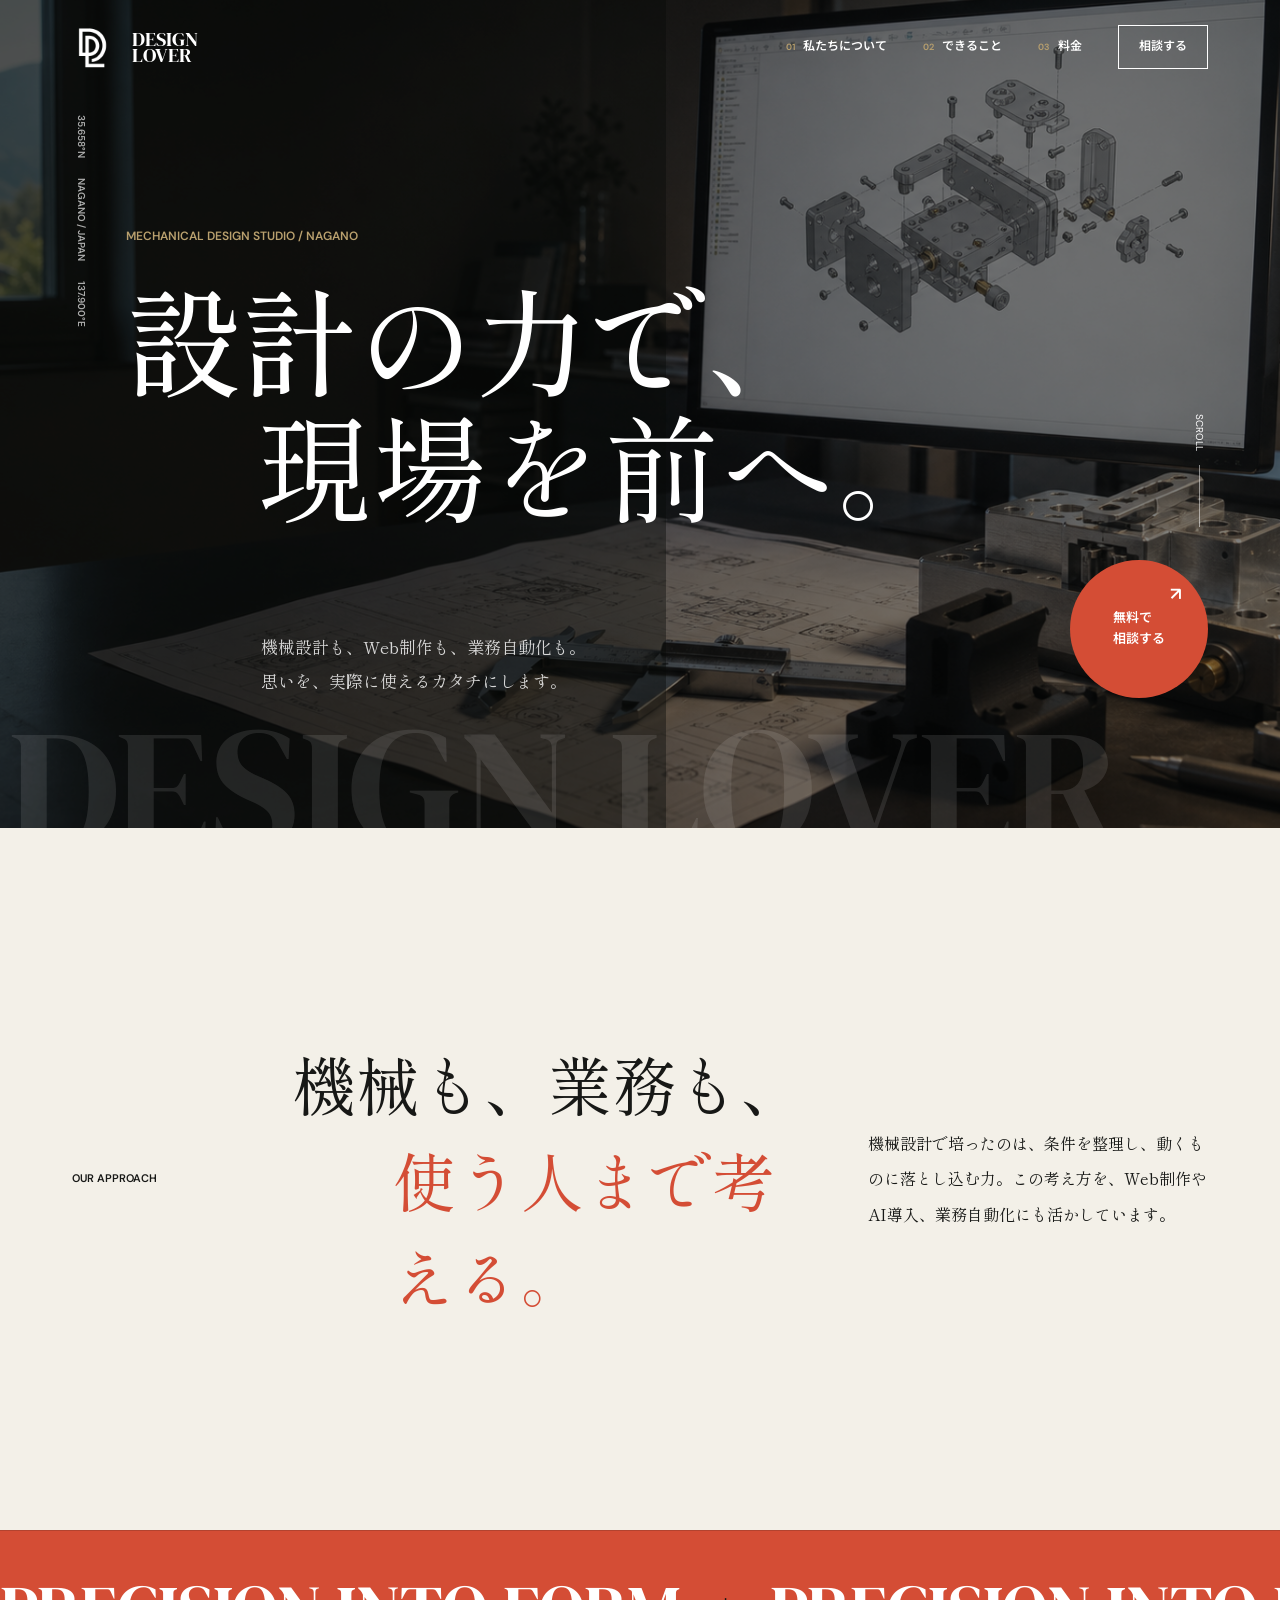
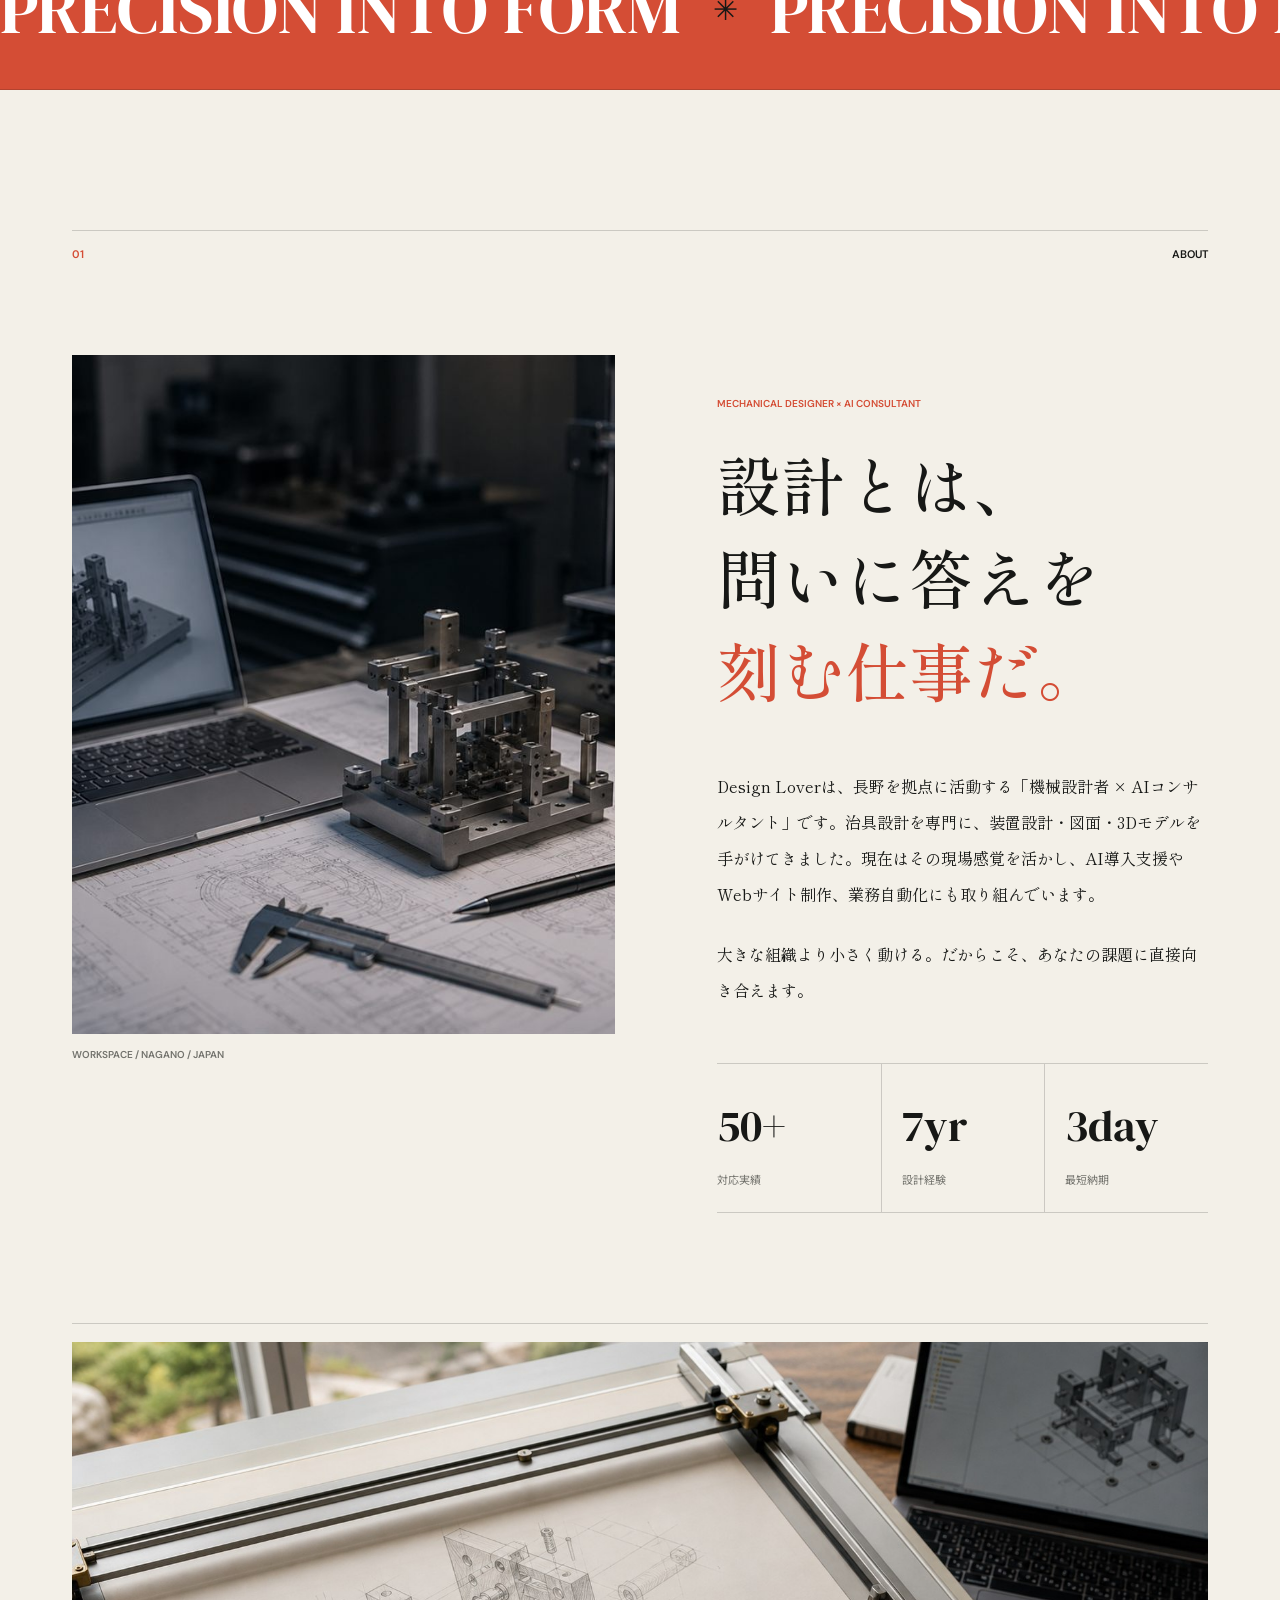
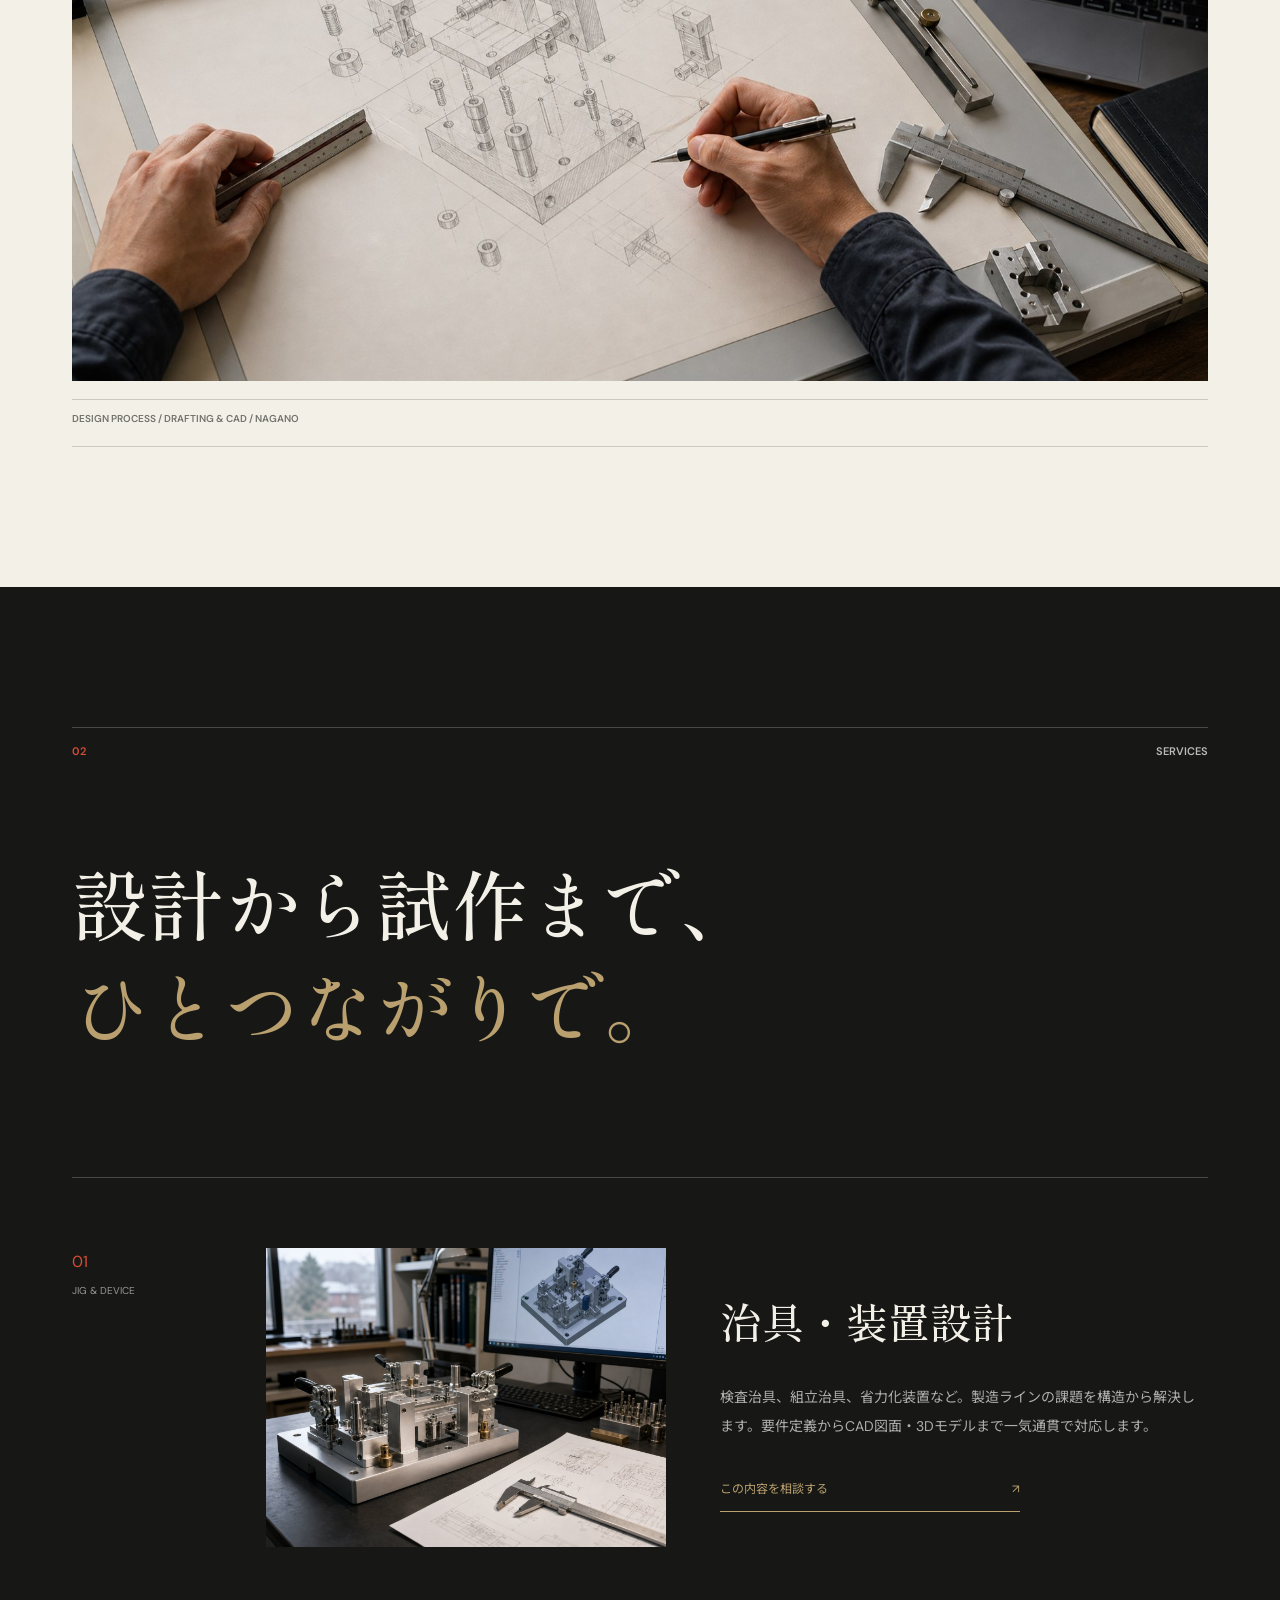
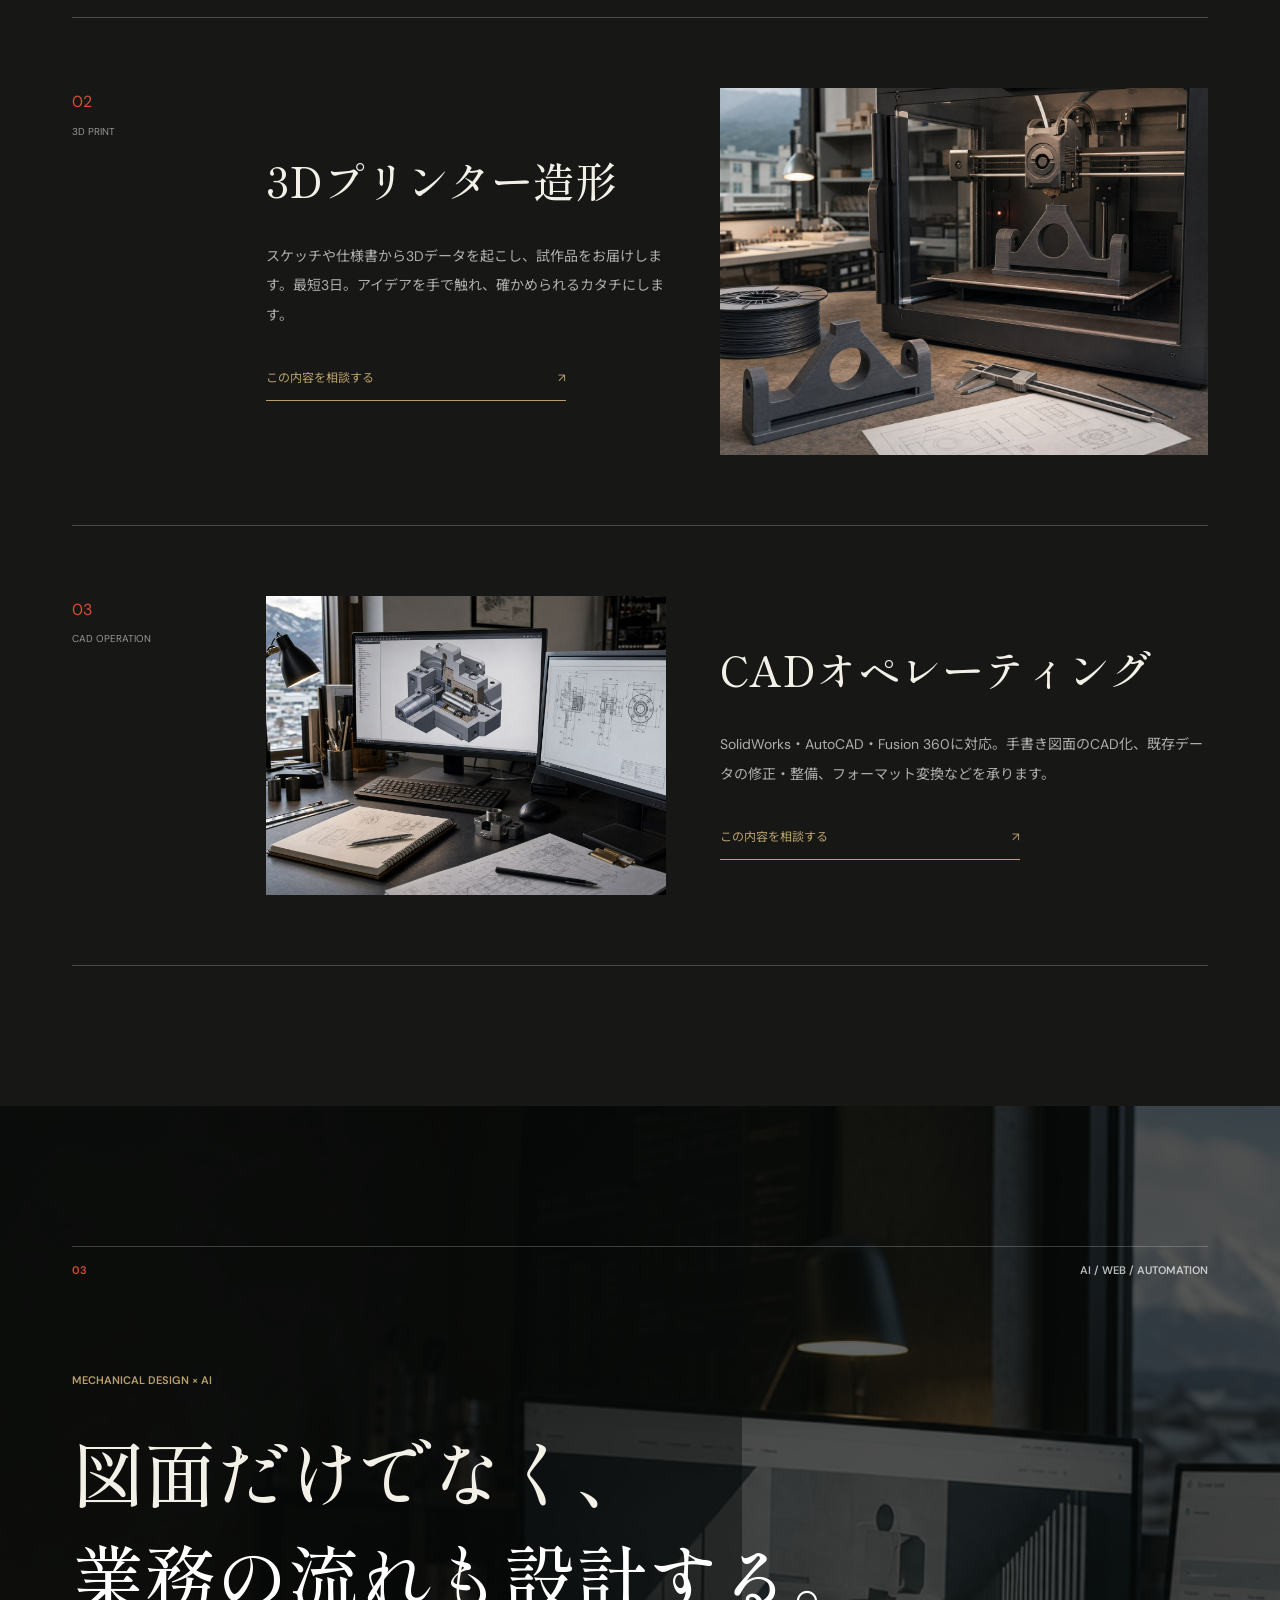
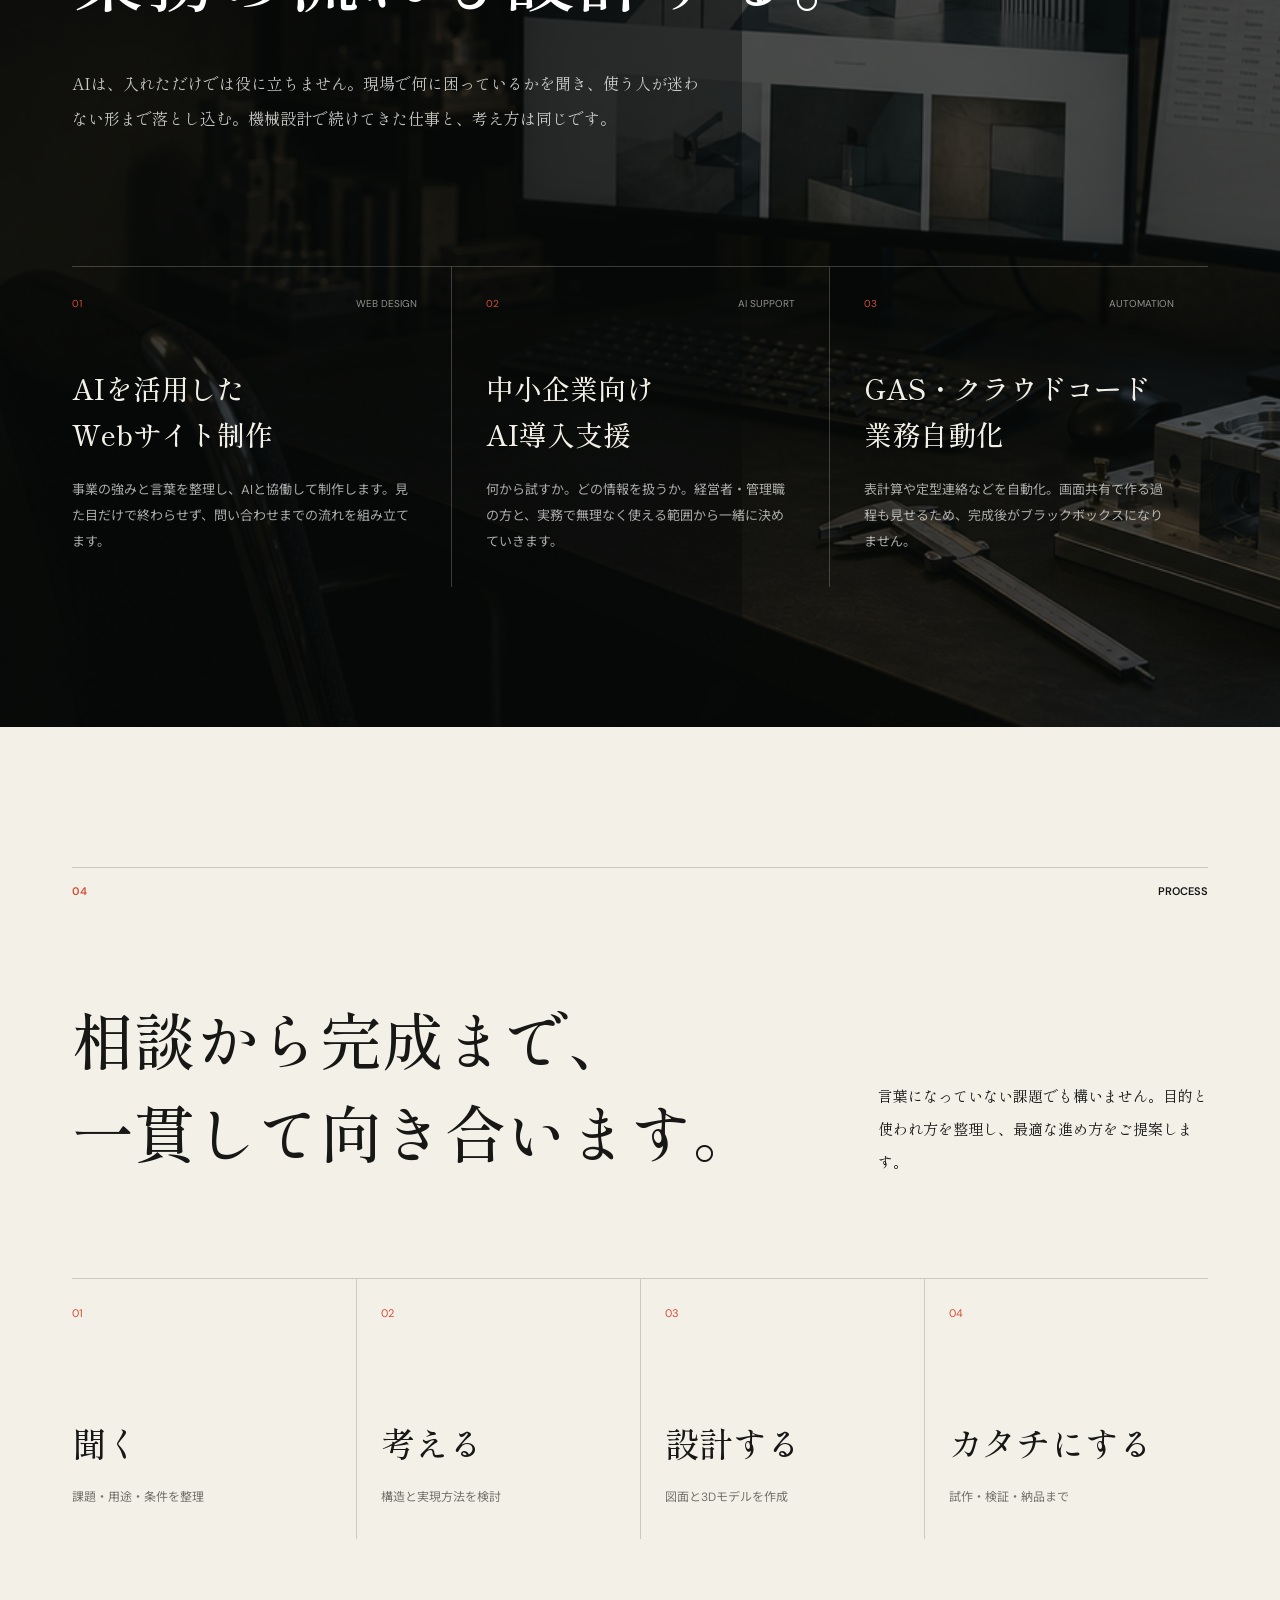
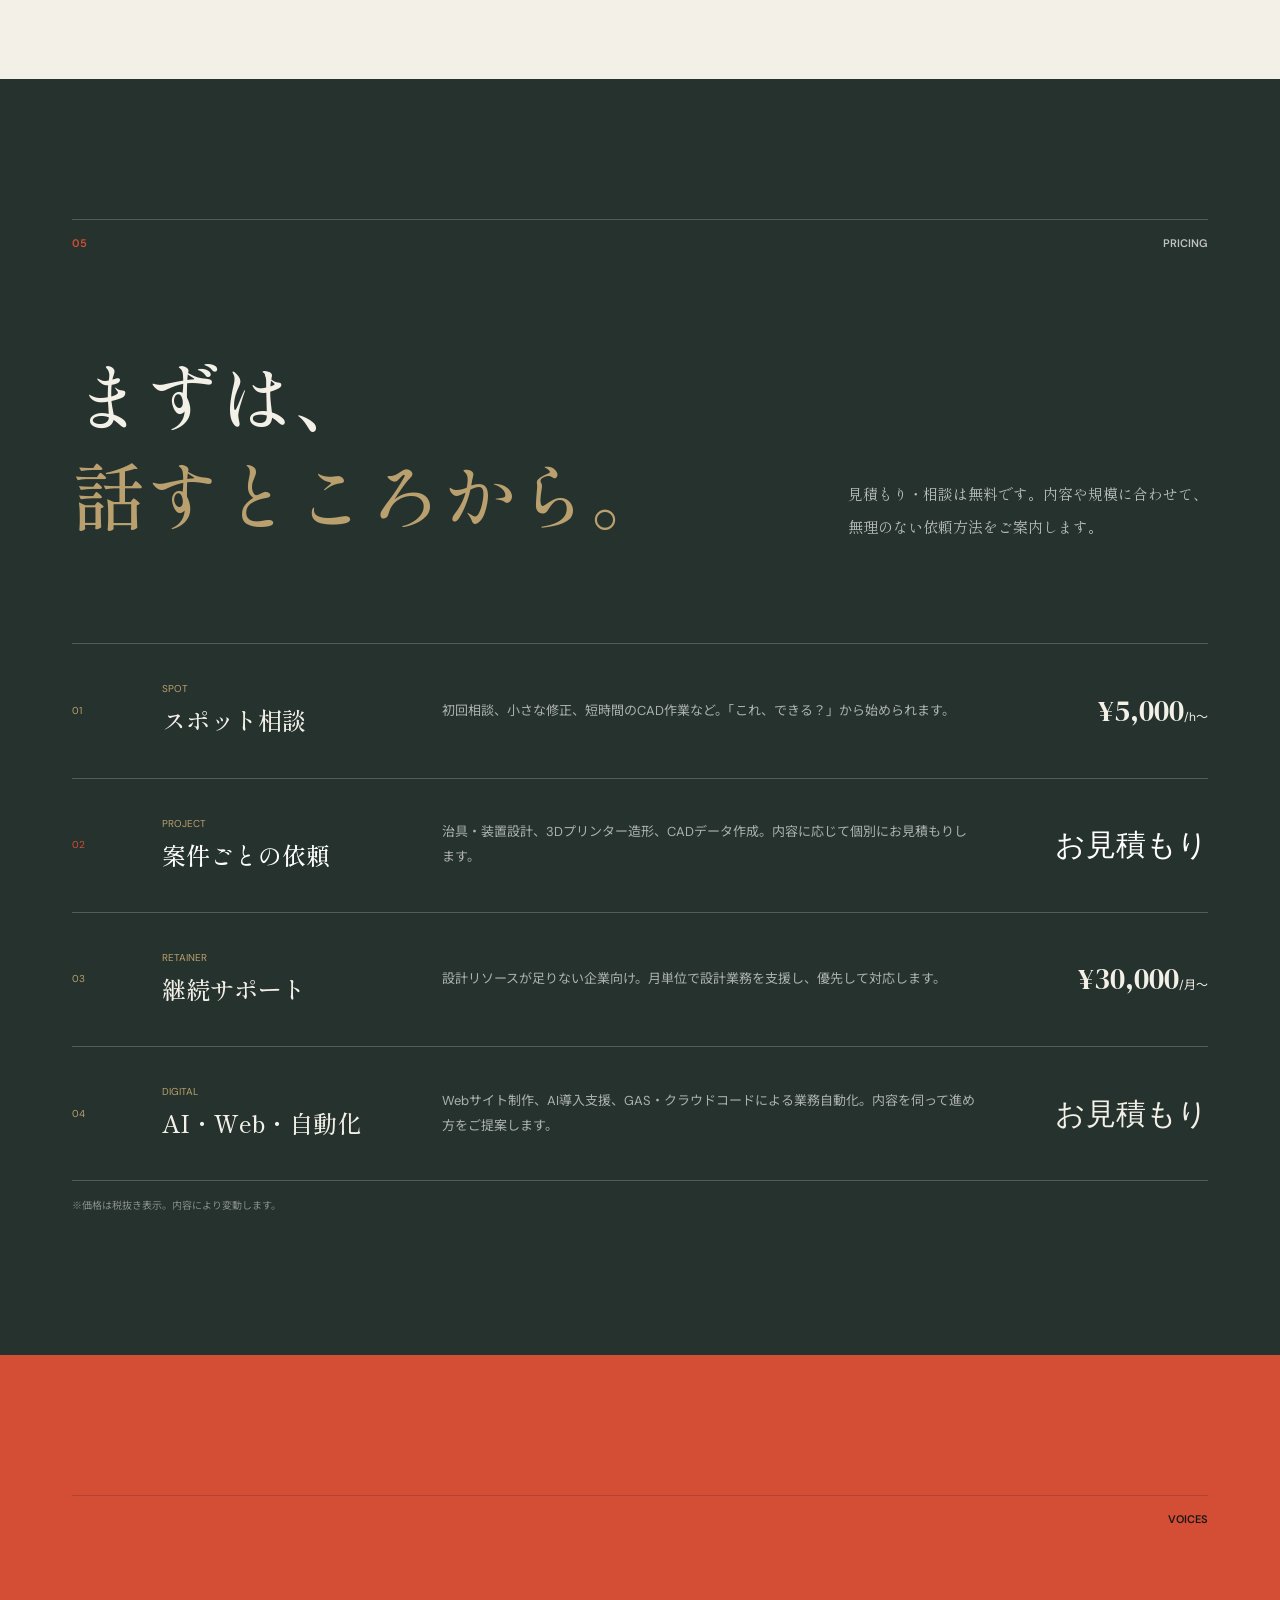
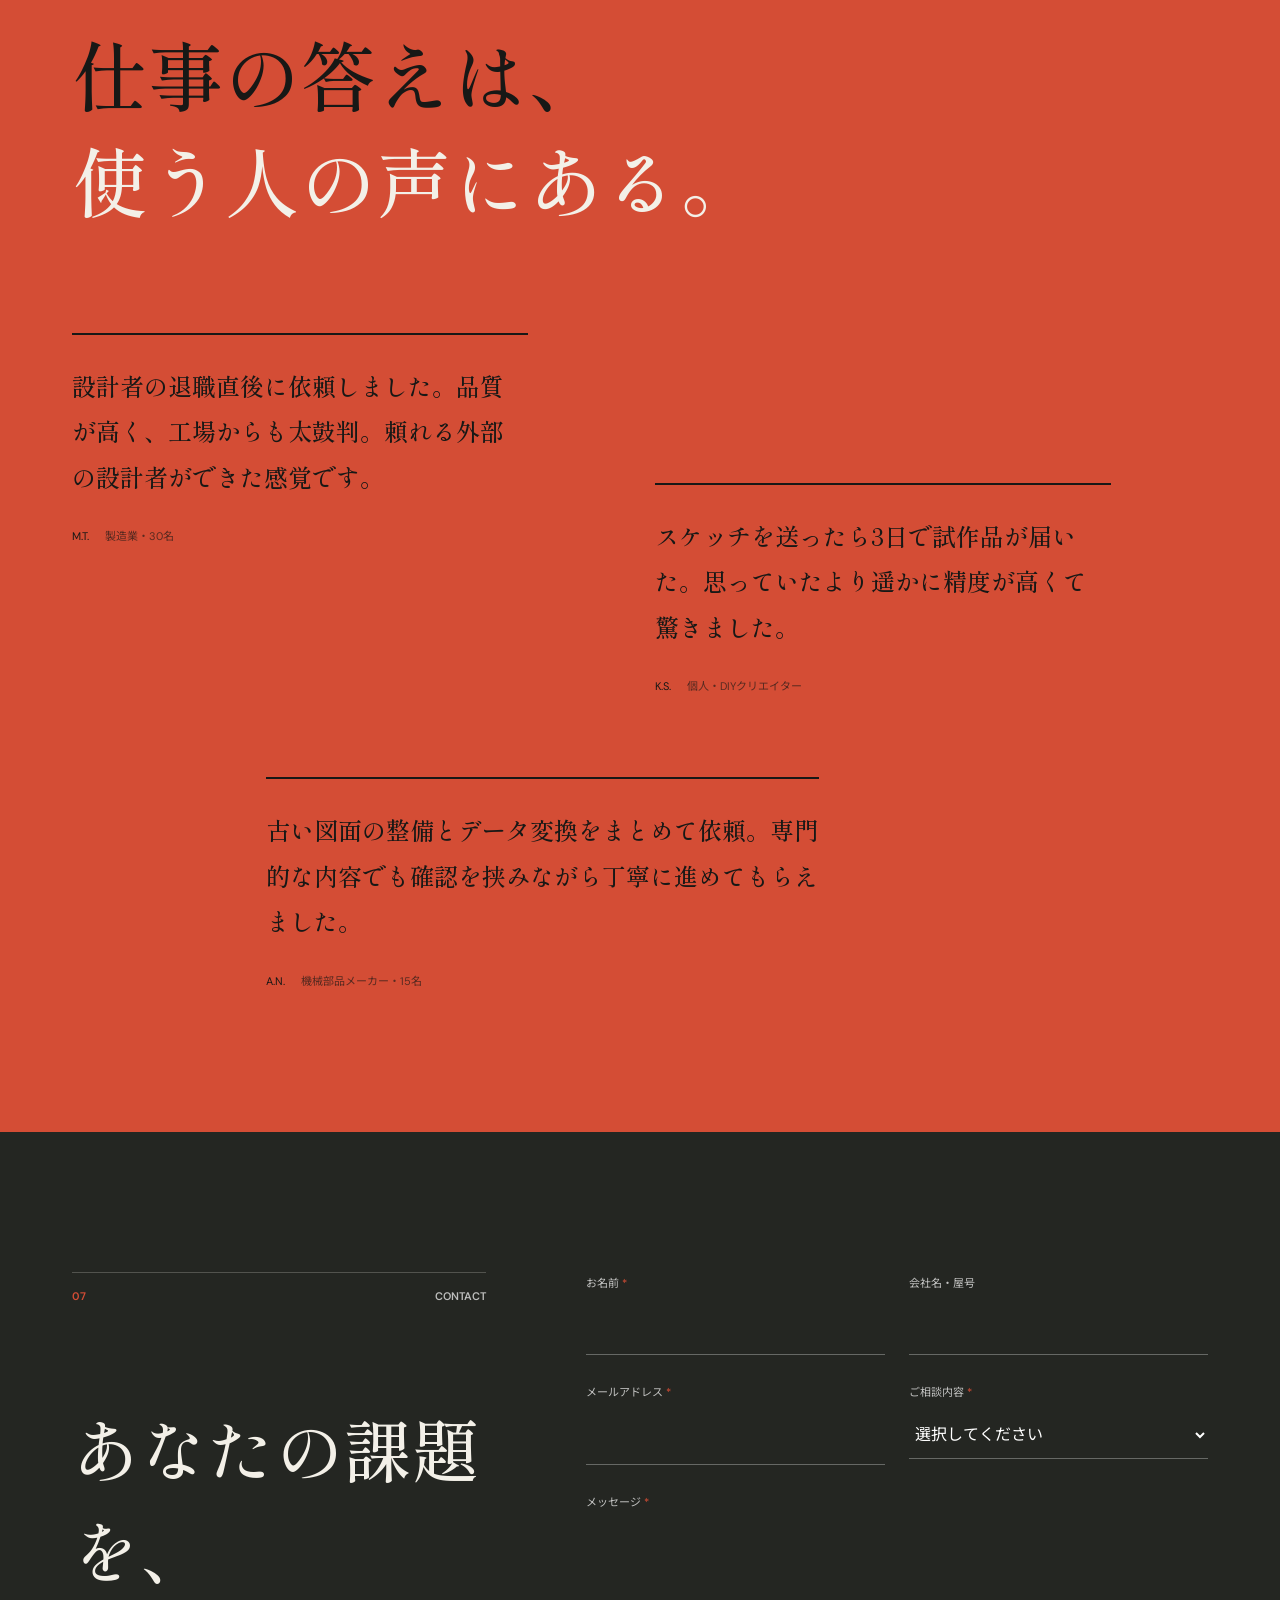
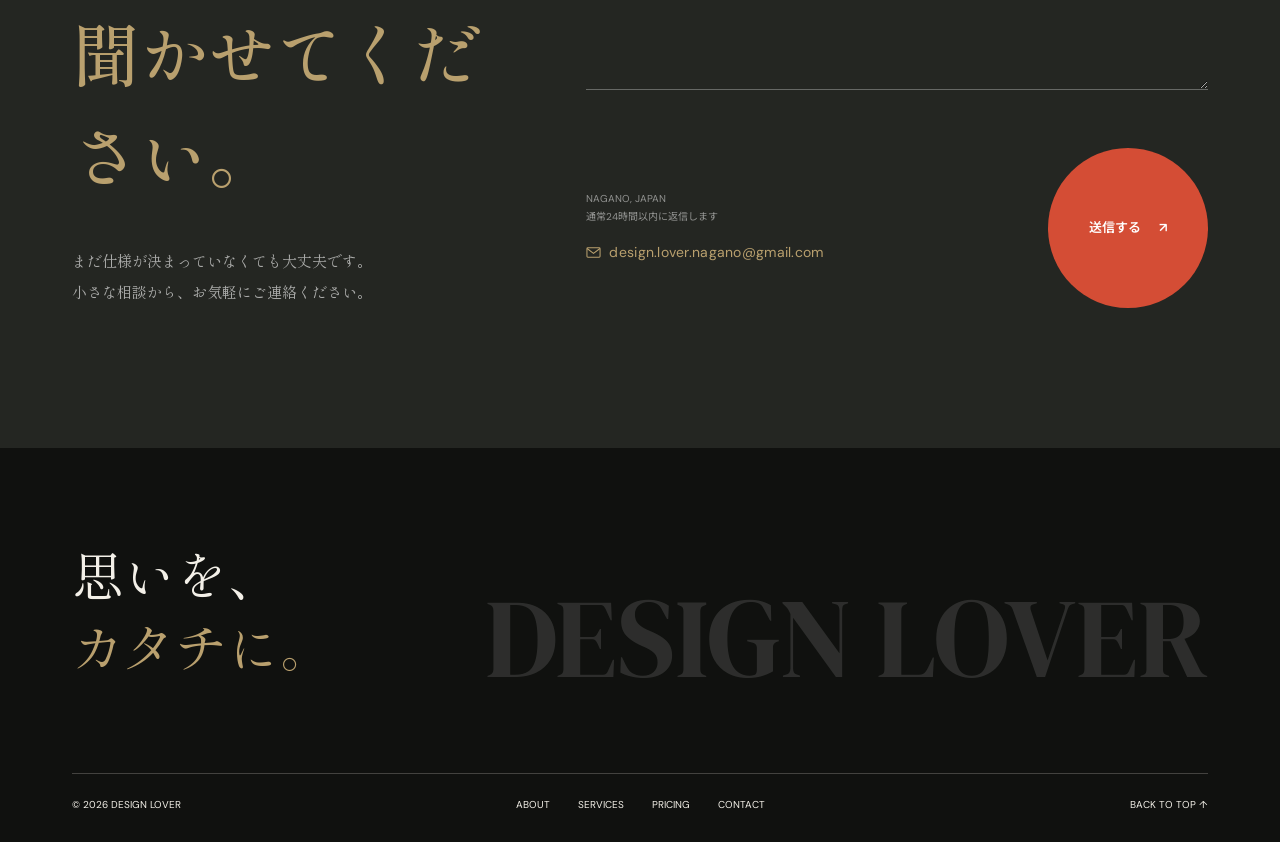
==== commit 0fa5f13b: "Reword process heading to avoid implying single designer (subcontracting) Co-Authored-By: Claude Opu" ====
--- a/index.html
+++ b/index.html
@@ -132,7 +132,7 @@
     </section>
     <section class="process section" id="process">
       <div class="section-index reveal-up"><span>04</span><span>PROCESS</span></div>
-      <div class="process__top"><h2 class="process__title reveal-up">相談から完成まで、<br>同じ設計者が向き合います。</h2><p class="process__lead reveal-up">言葉になっていない課題でも構いません。目的と使われ方を整理し、最適な進め方をご提案します。</p></div>
+      <div class="process__top"><h2 class="process__title reveal-up">相談から完成まで、<br>一貫して向き合います。</h2><p class="process__lead reveal-up">言葉になっていない課題でも構いません。目的と使われ方を整理し、最適な進め方をご提案します。</p></div>
       <ol class="process__list">
         <li class="reveal-up"><span>01</span><strong>聞く</strong><p>課題・用途・条件を整理</p></li>
         <li class="reveal-up"><span>02</span><strong>考える</strong><p>構造と実現方法を検討</p></li>
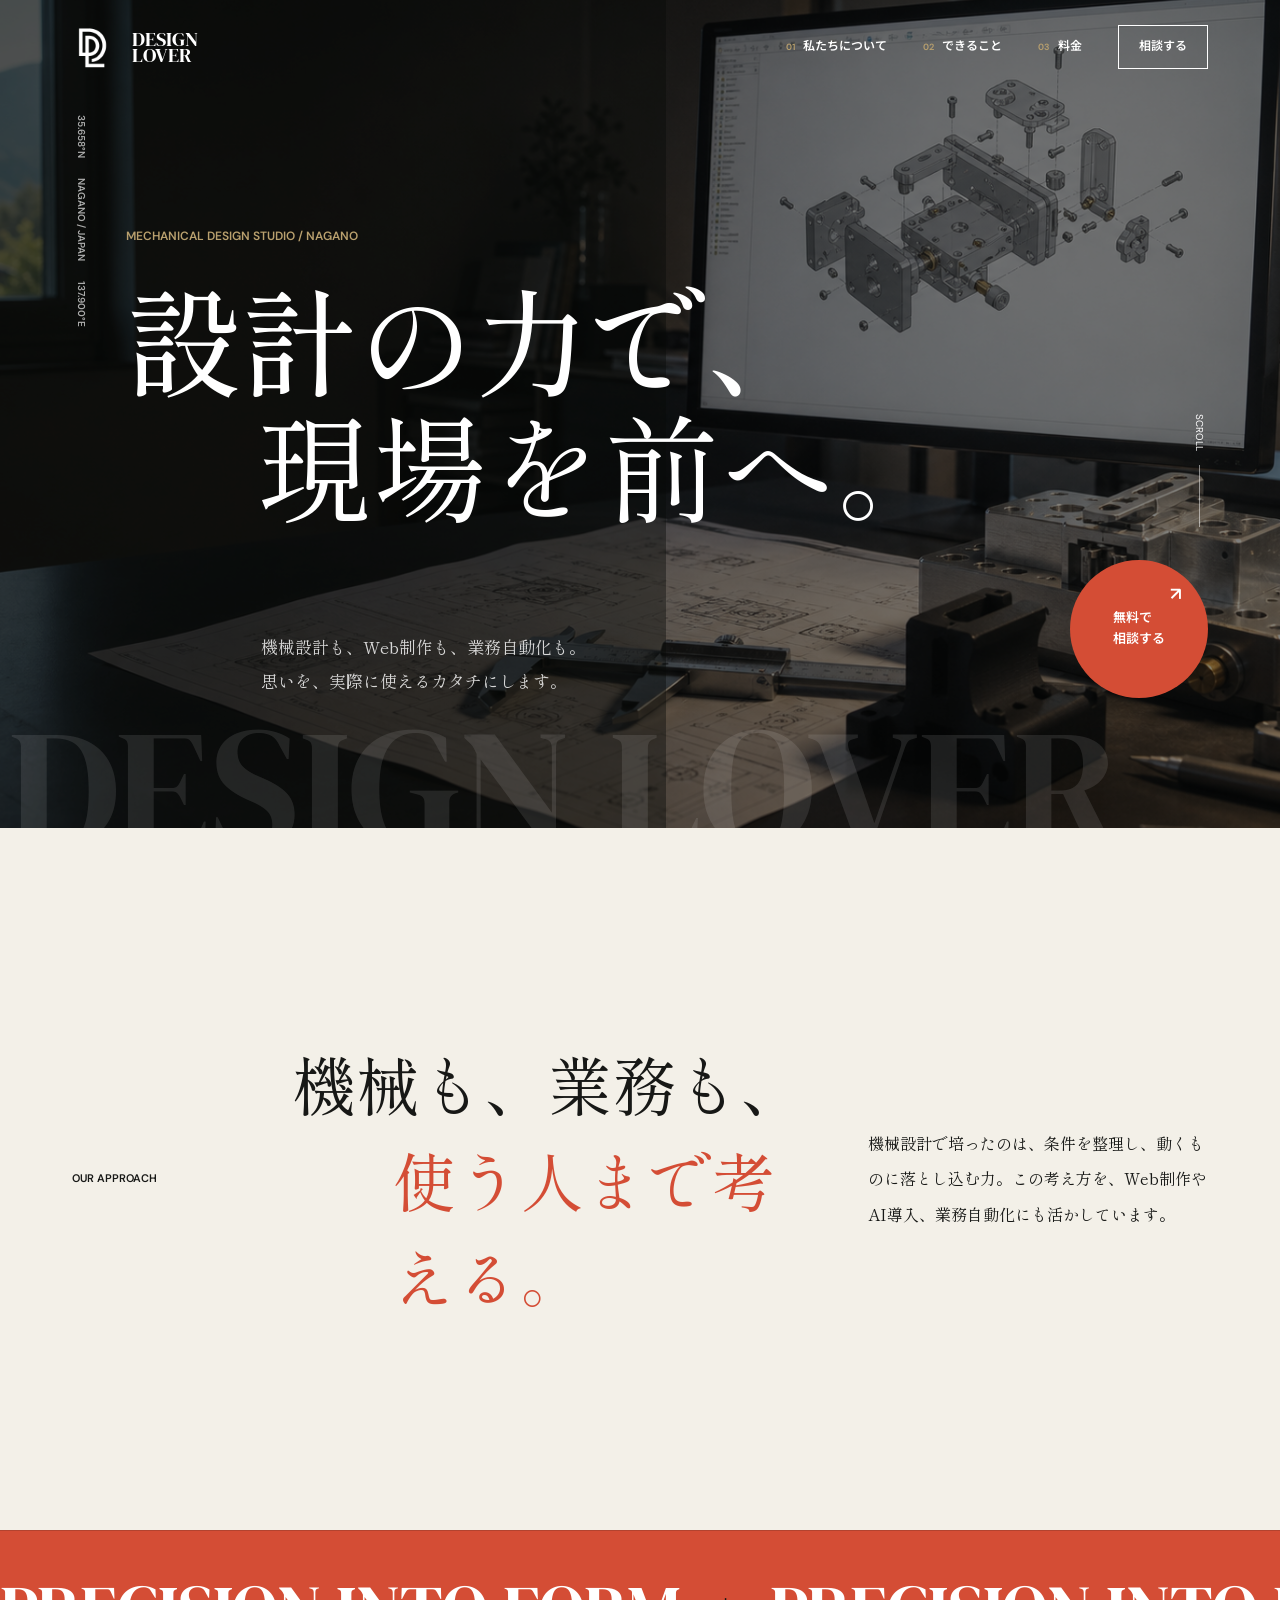
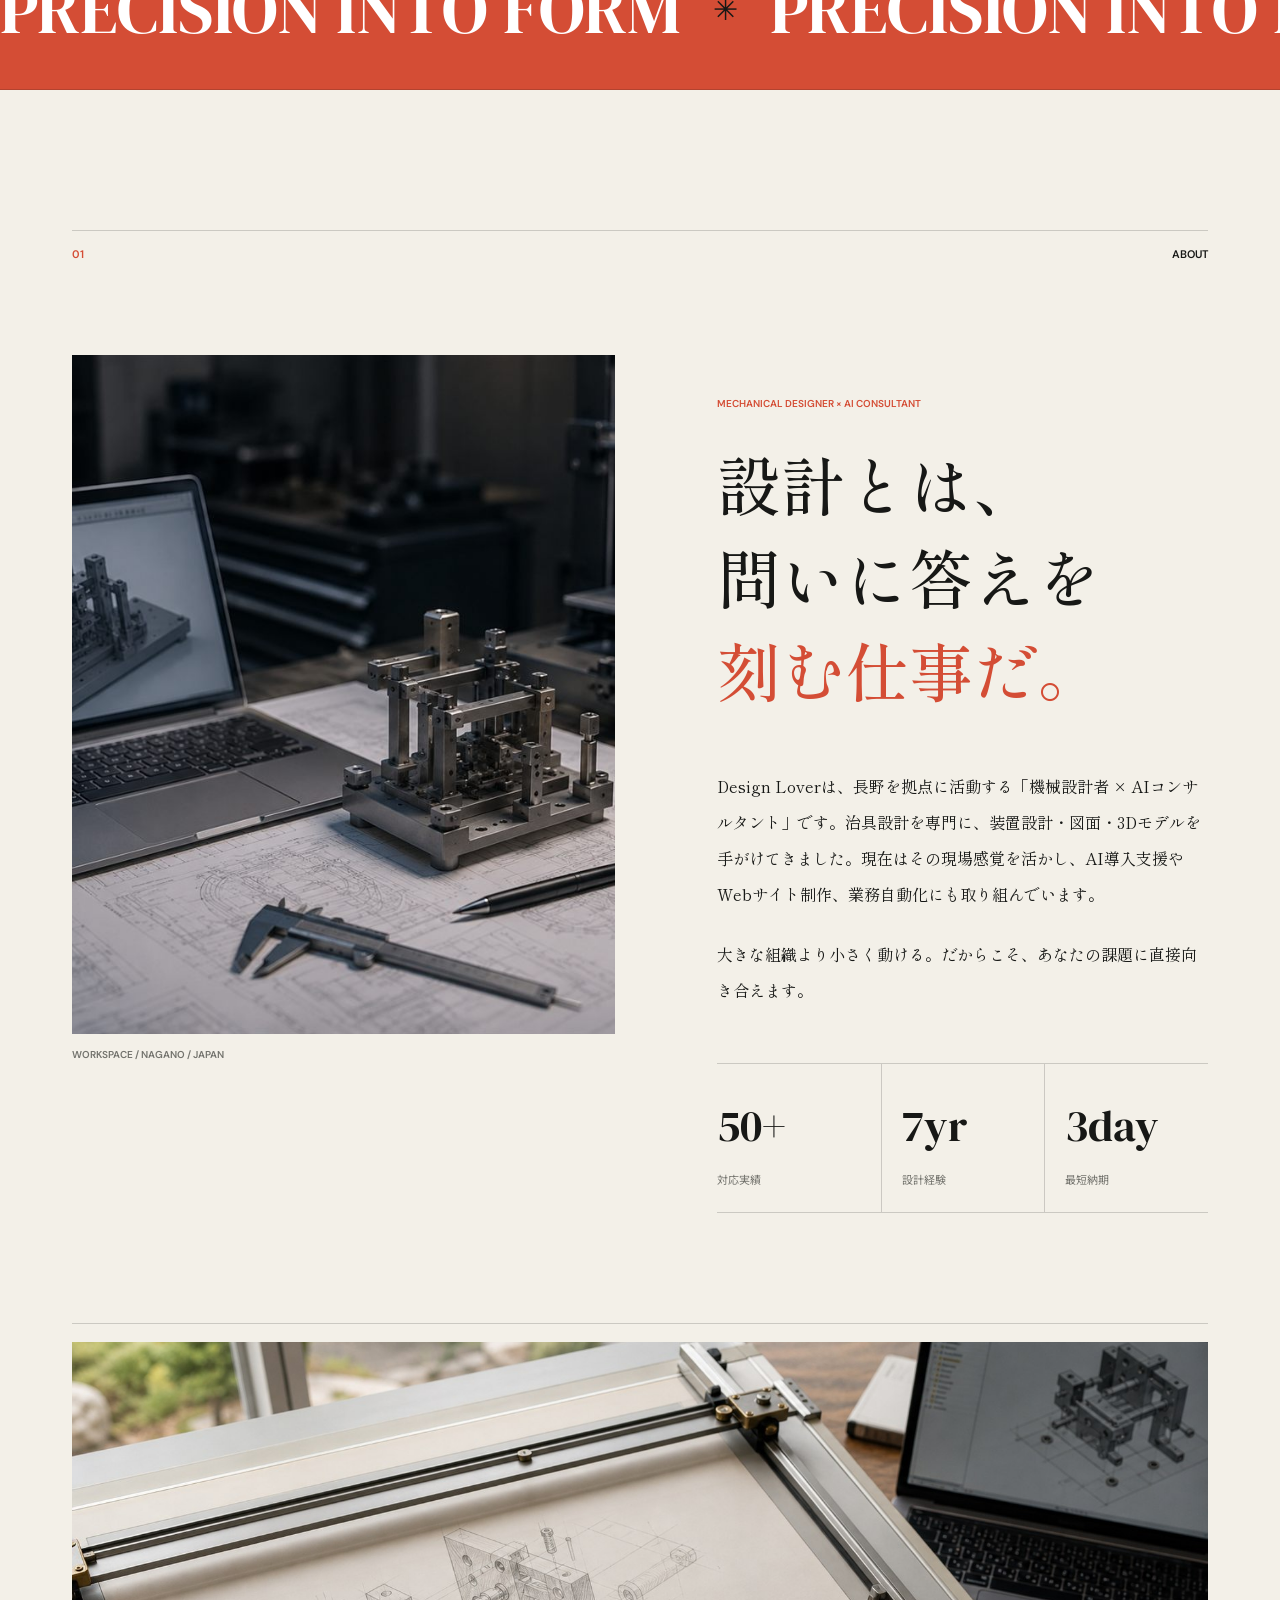
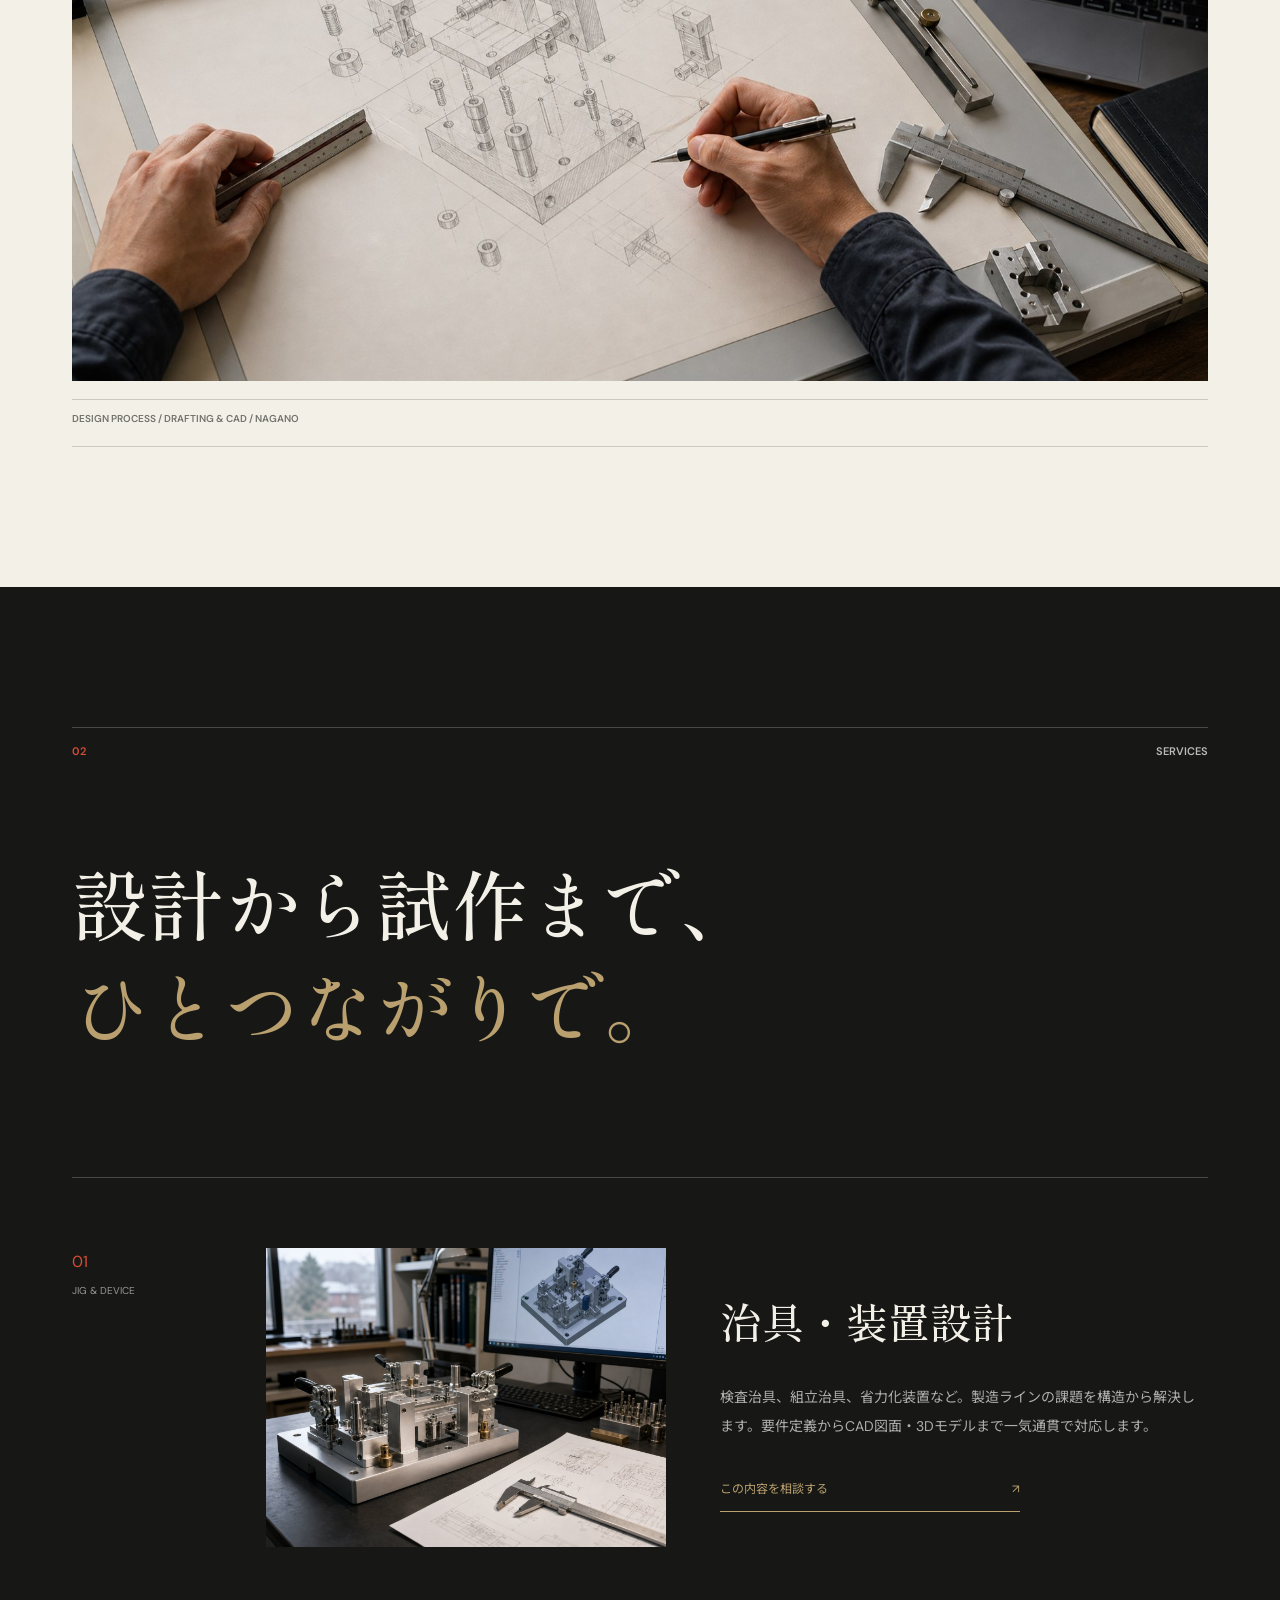
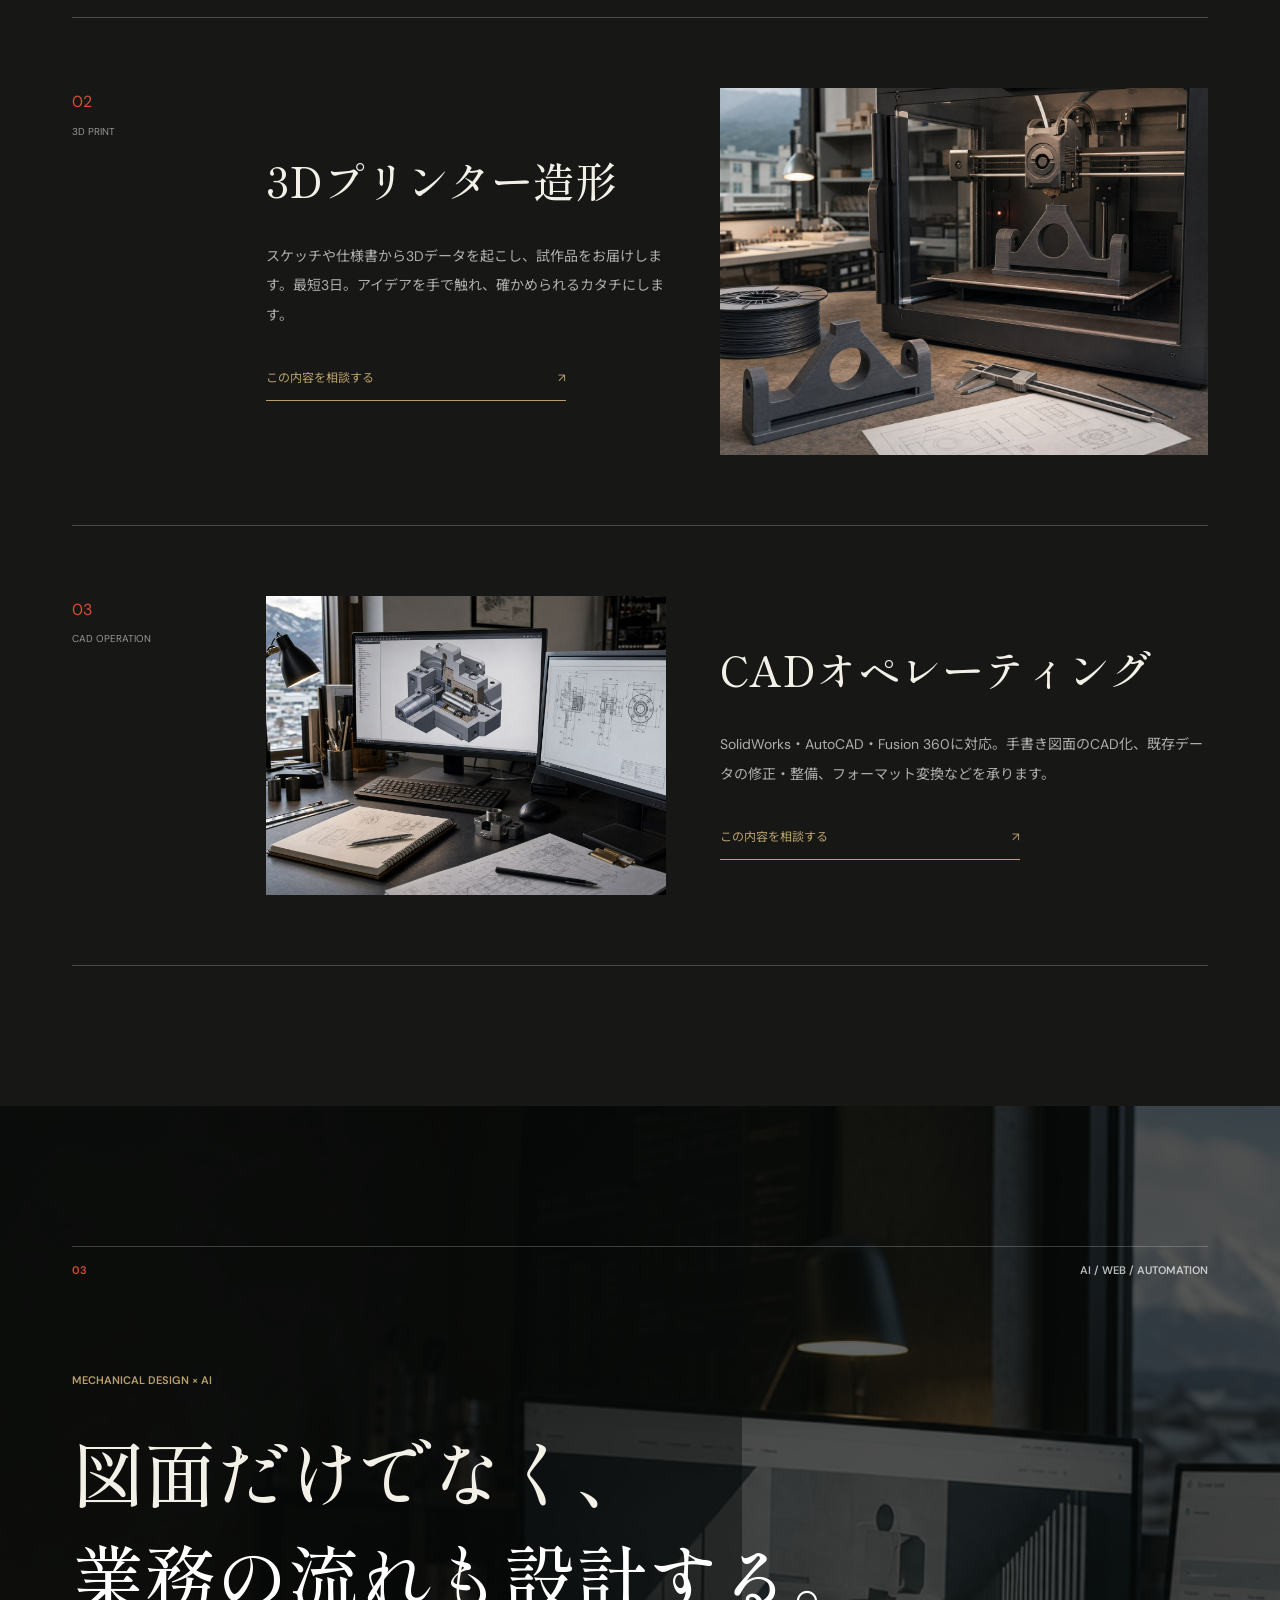
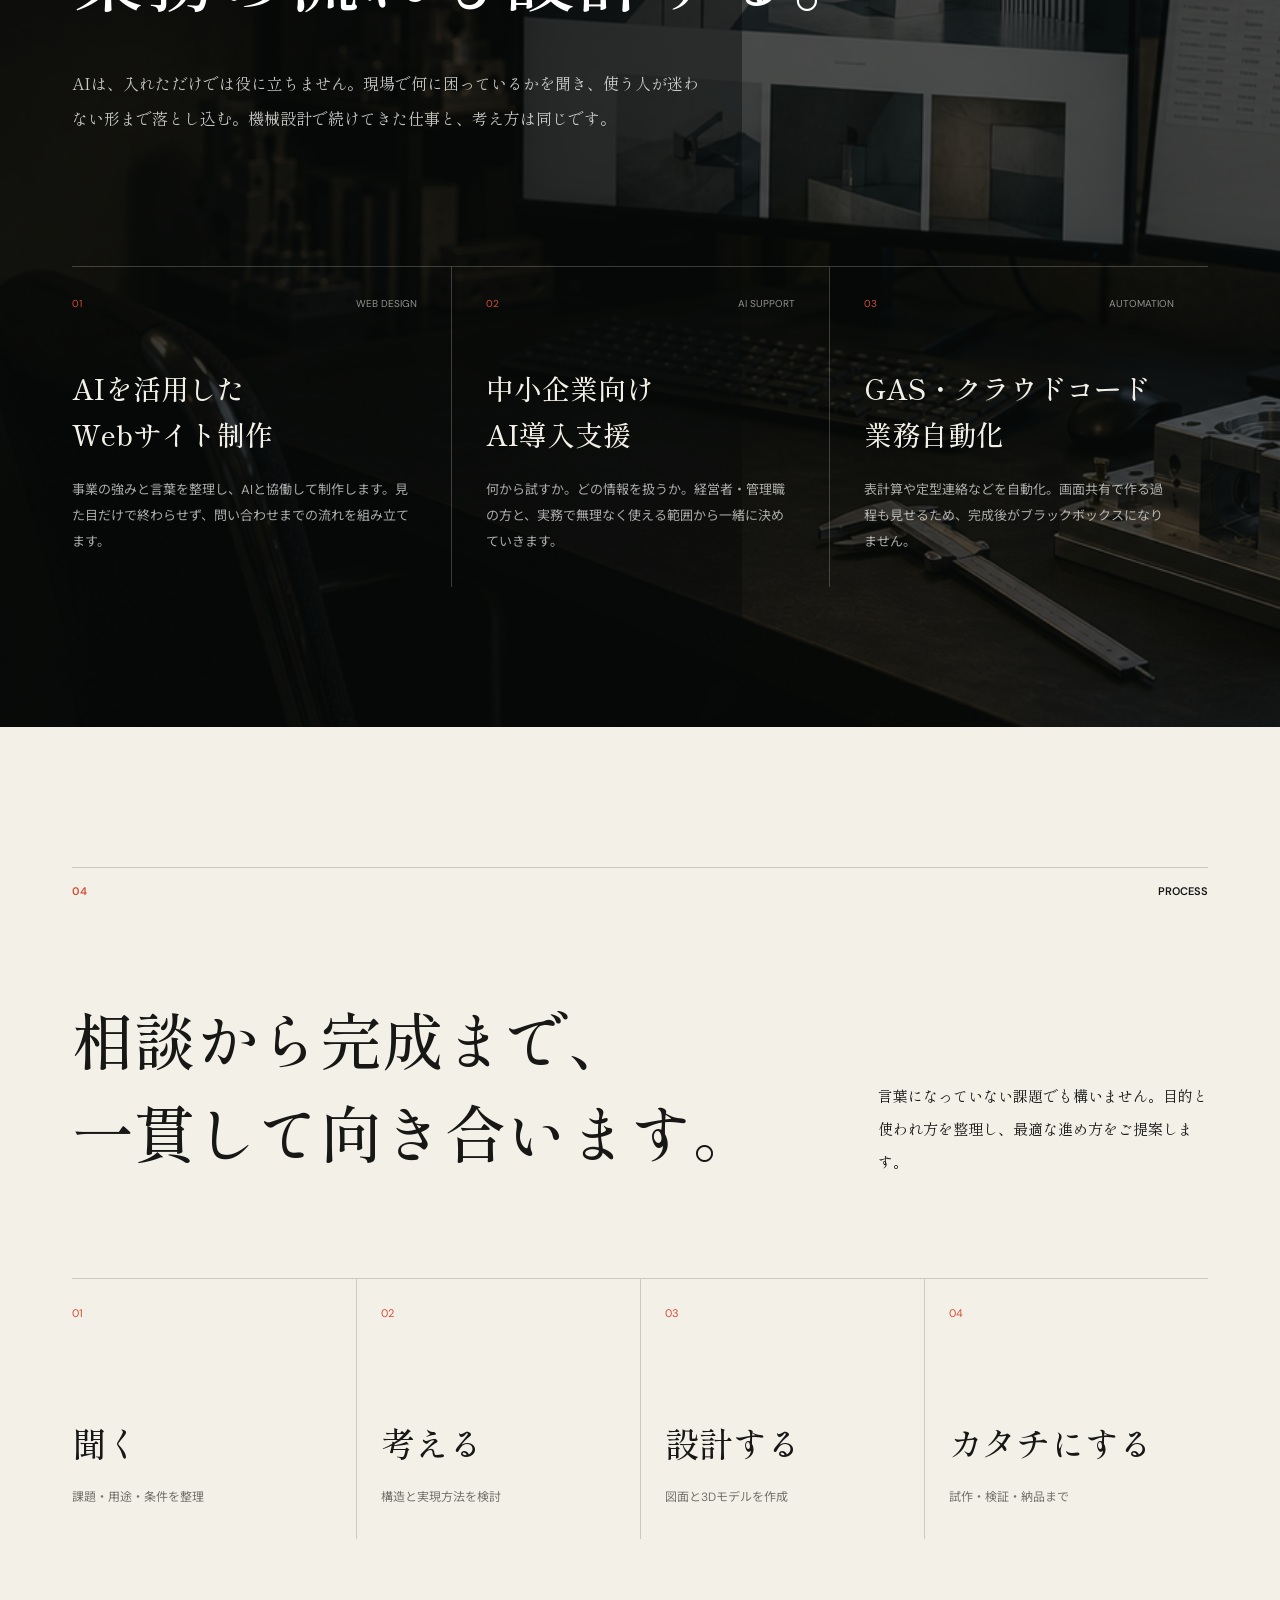
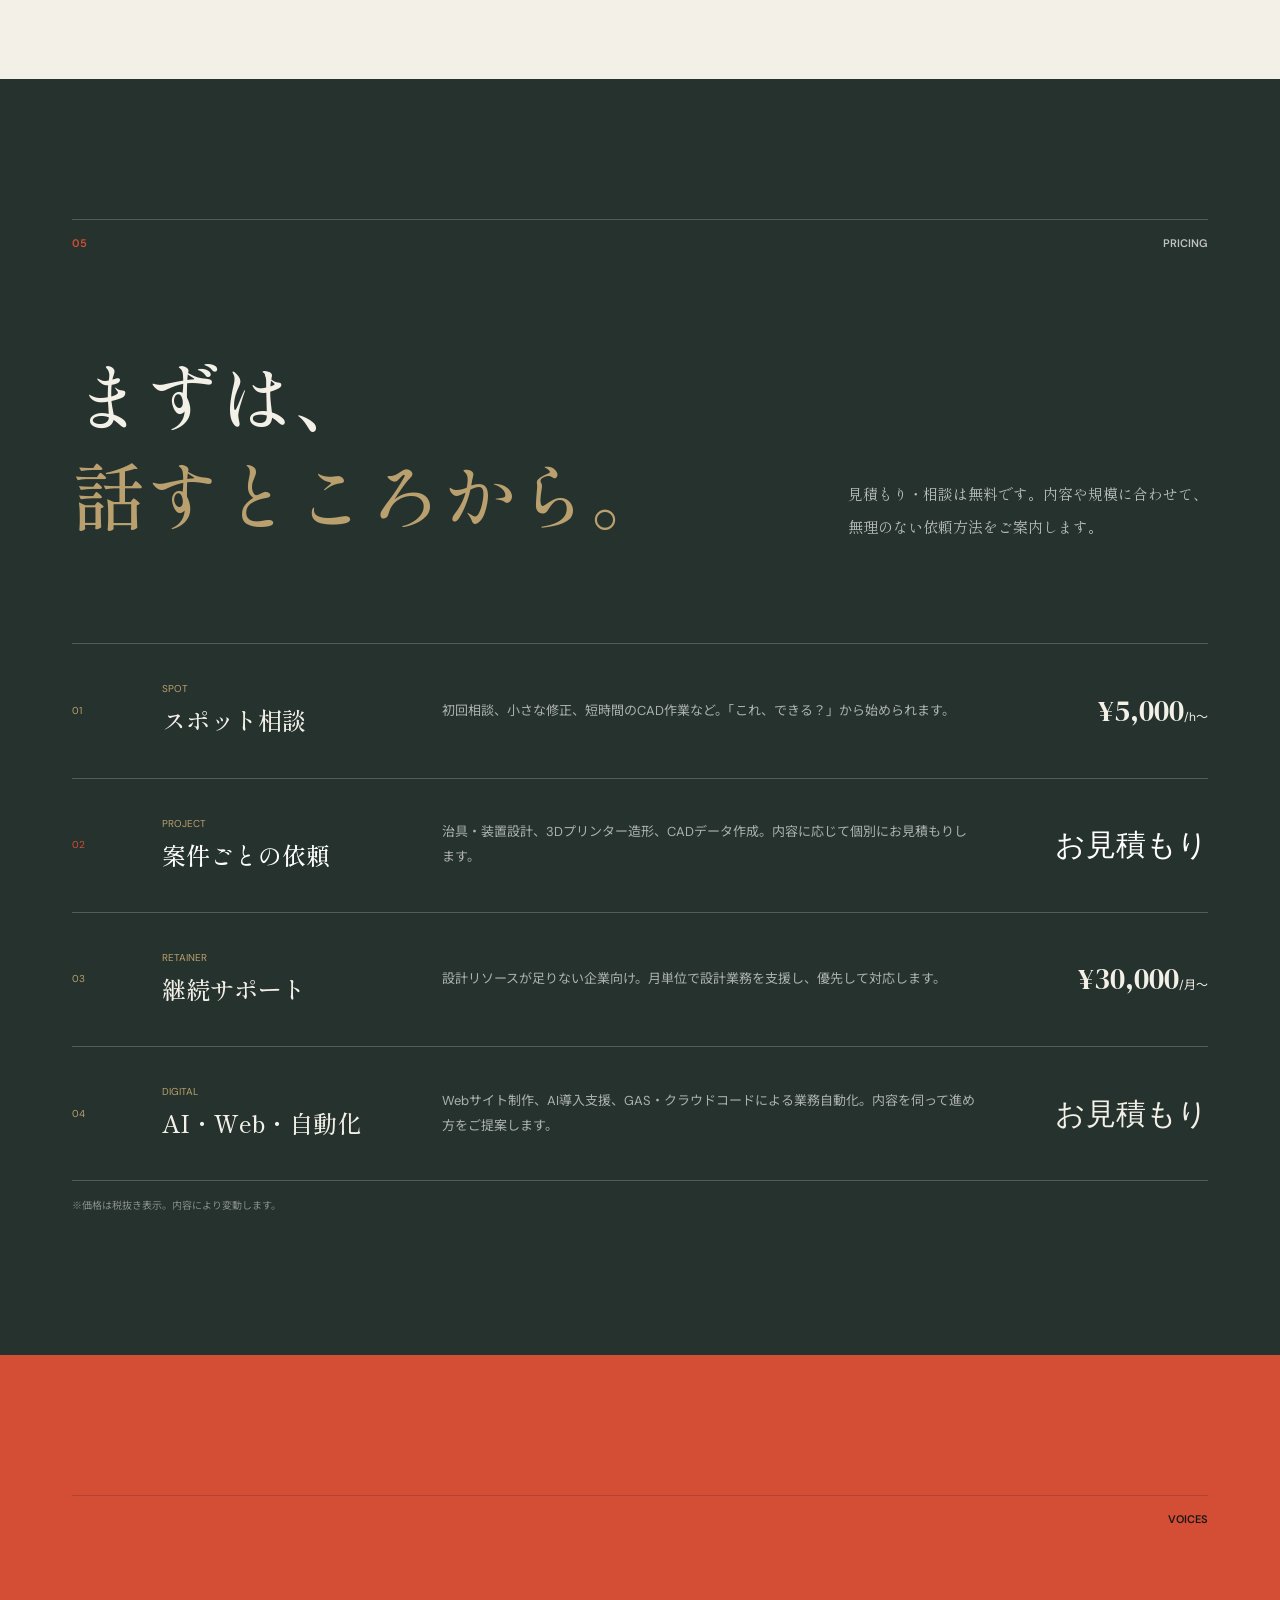
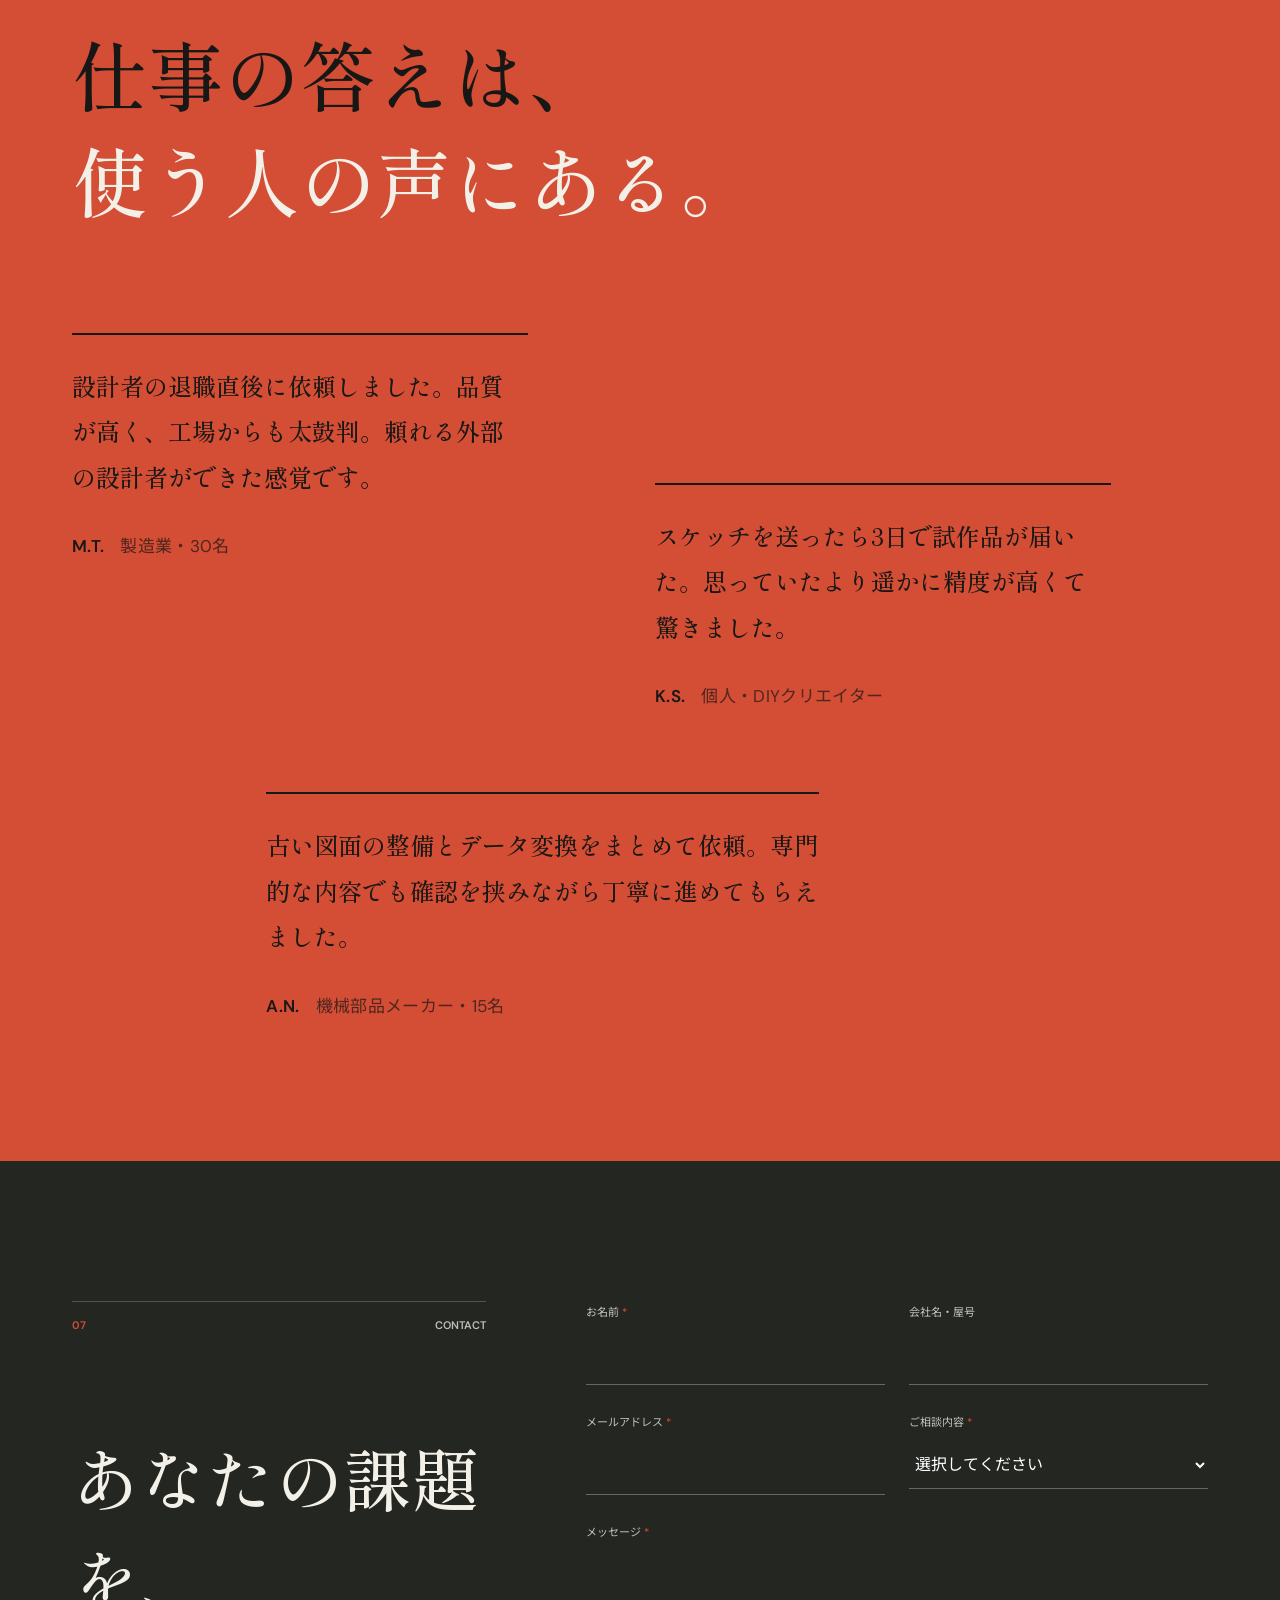
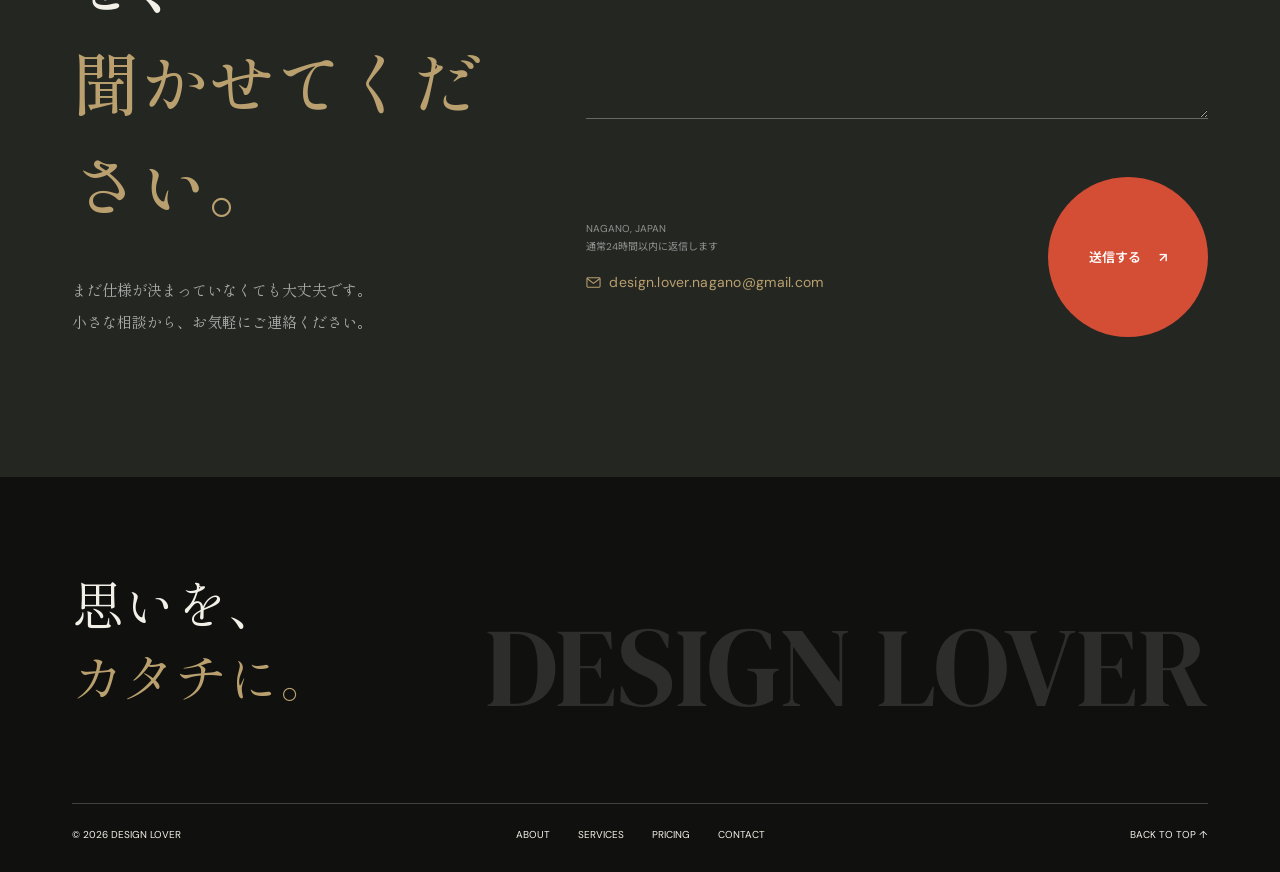
==== commit 1d51116b: "Fix cursor visibility on colored bg, select option contrast, enlarge voice attribution, wire form to" ====
--- a/index.html
+++ b/index.html
@@ -287,10 +287,24 @@
     document.getElementById('contactForm').addEventListener('submit', function(e) {
       e.preventDefault();
       if (!this.reportValidity()) return;
+      const v = id => (this.querySelector('#' + id) || {}).value || '';
+      const to = (emailEl ? emailEl.dataset.user + '@' + emailEl.dataset.domain : '');
+      const subject = '【お問い合わせ】' + (v('c-type') || 'ご相談') + ' / ' + (v('c-name') || '');
+      const body =
+        'お名前：' + v('c-name') + '\n' +
+        '会社名・屋号：' + v('c-company') + '\n' +
+        'メールアドレス：' + v('c-email') + '\n' +
+        'ご相談内容：' + v('c-type') + '\n' +
+        '------------------------------\n' +
+        v('c-msg') + '\n';
+      const mailto = 'mailto:' + to +
+        '?subject=' + encodeURIComponent(subject) +
+        '&body=' + encodeURIComponent(body);
+      window.location.href = mailto;
+
       const button = this.querySelector('.contact__submit');
-      button.querySelector('.submit__text').textContent = '送信を受け付けました';
+      button.querySelector('.submit__text').textContent = 'メールを起動しました';
       button.classList.add('is-sent');
-      button.disabled = true;
     });
   })();
   </script>
--- a/styles.css
+++ b/styles.css
@@ -35,7 +35,7 @@
 .loader__line span{display:block;width:100%;height:100%;background:var(--signal);transform:translateX(-100%);animation:load 1.2s var(--ease) forwards}
 @keyframes load{to{transform:translateX(0)}}
 .cur-dot,.cur-ring{position:fixed;z-index:9998;left:-100px;top:-100px;pointer-events:none;transform:translate(-50%,-50%)}
-.cur-dot{width:6px;height:6px;border-radius:50%;background:var(--signal)}
+.cur-dot{width:8px;height:8px;border-radius:50%;background:#fff;mix-blend-mode:difference}
 .cur-ring{width:40px;height:40px;border:1px solid rgba(255,255,255,.65);border-radius:50%;mix-blend-mode:difference;transition:width .3s var(--ease),height .3s var(--ease)}
 body.cursor-hover .cur-ring{width:66px;height:66px}
 .scroll-track{position:fixed;z-index:9999;left:0;top:0;height:3px;width:0;background:var(--signal)}
@@ -181,8 +181,9 @@
 .voice:nth-child(2){grid-column:7/12;margin-top:150px}
 .voice:nth-child(3){grid-column:3/9;margin-top:50px}
 .voice p{font-family:var(--serif);font-size:24px;font-weight:500;line-height:1.9}
-.voice footer{display:flex;gap:16px;margin-top:28px;font-size:11px}
-.voice footer span+span{opacity:.65}
+.voice footer{display:flex;gap:16px;margin-top:32px;font-size:17px;letter-spacing:.02em}
+.voice footer span:first-child{font-weight:600}
+.voice footer span+span{opacity:.7}
 .contact{background:var(--ink-2);color:var(--paper);display:grid;grid-template-columns:minmax(400px,.8fr) minmax(560px,1.2fr);gap:100px}
 .contact__header{min-width:0}
 .contact__title{font-family:var(--serif);font-size:68px;font-weight:500;line-height:1.5;margin-top:90px}
@@ -194,7 +195,8 @@
 .field label{display:block;font-size:11px;color:rgba(255,255,255,.72);margin-bottom:8px}
 .field label span{color:var(--signal)}
 .field input,.field select,.field textarea{width:100%;border:0;border-bottom:1px solid rgba(255,255,255,.3);background:transparent;color:#fff;padding:12px 2px;outline:0;border-radius:0;transition:border-color .25s}
-.field select{color-scheme:dark}
+.field select option{color:#171816;background:#fff}
+.field select option:first-child{color:#73736d}
 .field textarea{resize:vertical;min-height:130px}
 .field input:focus,.field select:focus,.field textarea:focus{border-color:var(--brass)}
 .contact__form-bottom{grid-column:1/-1;display:flex;align-items:center;justify-content:space-between;margin-top:20px}
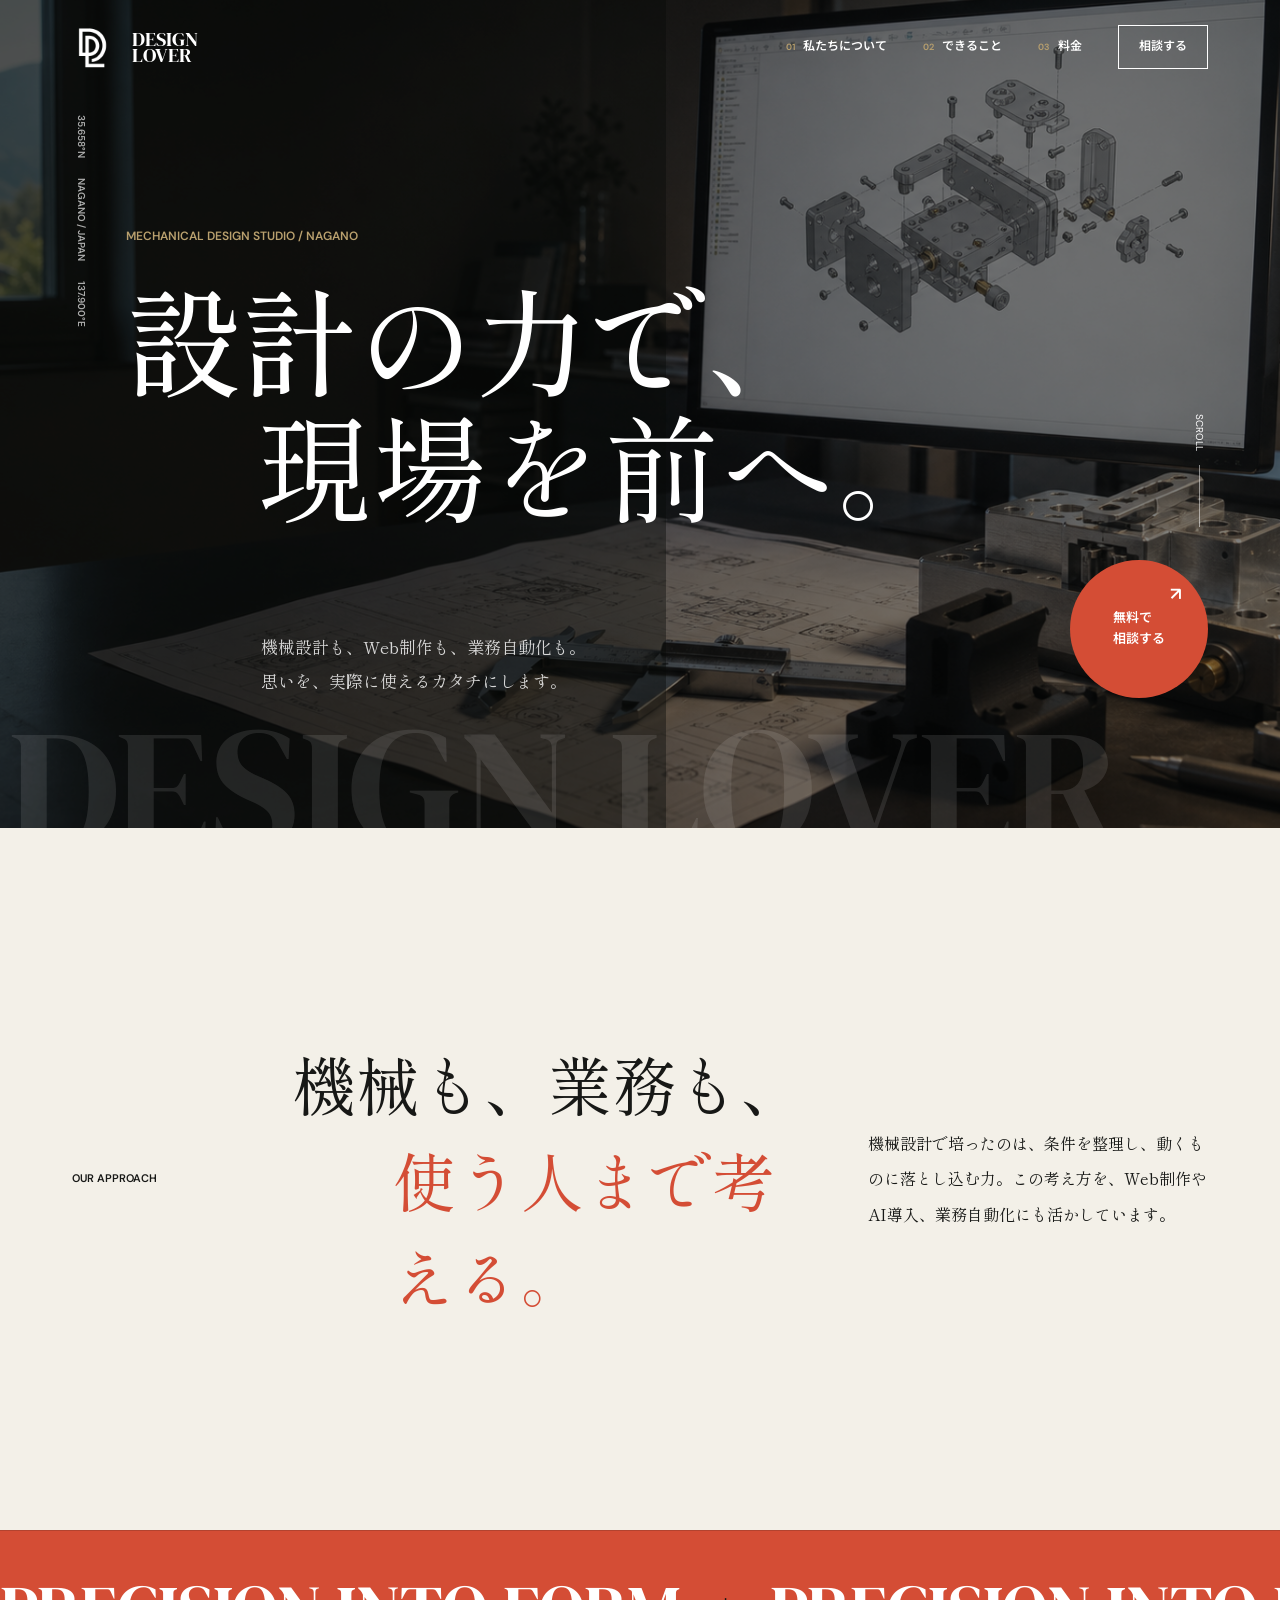
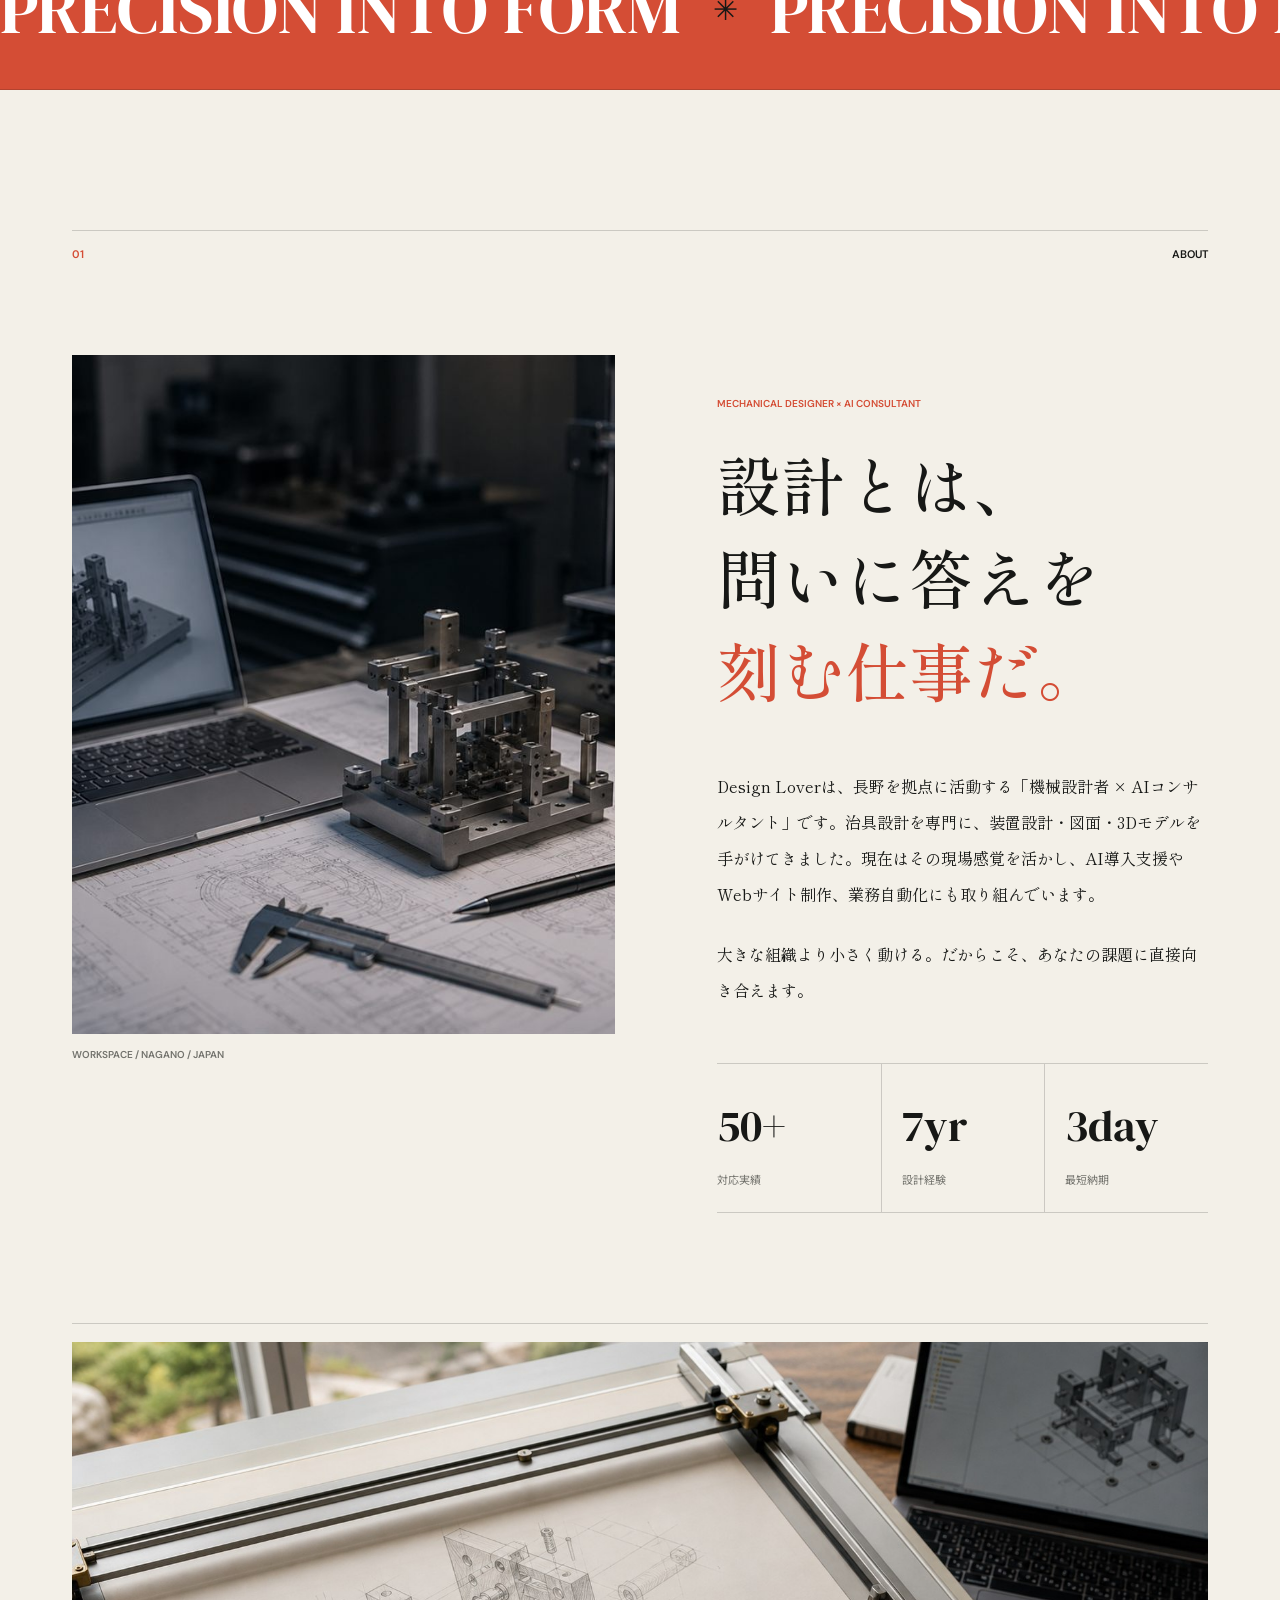
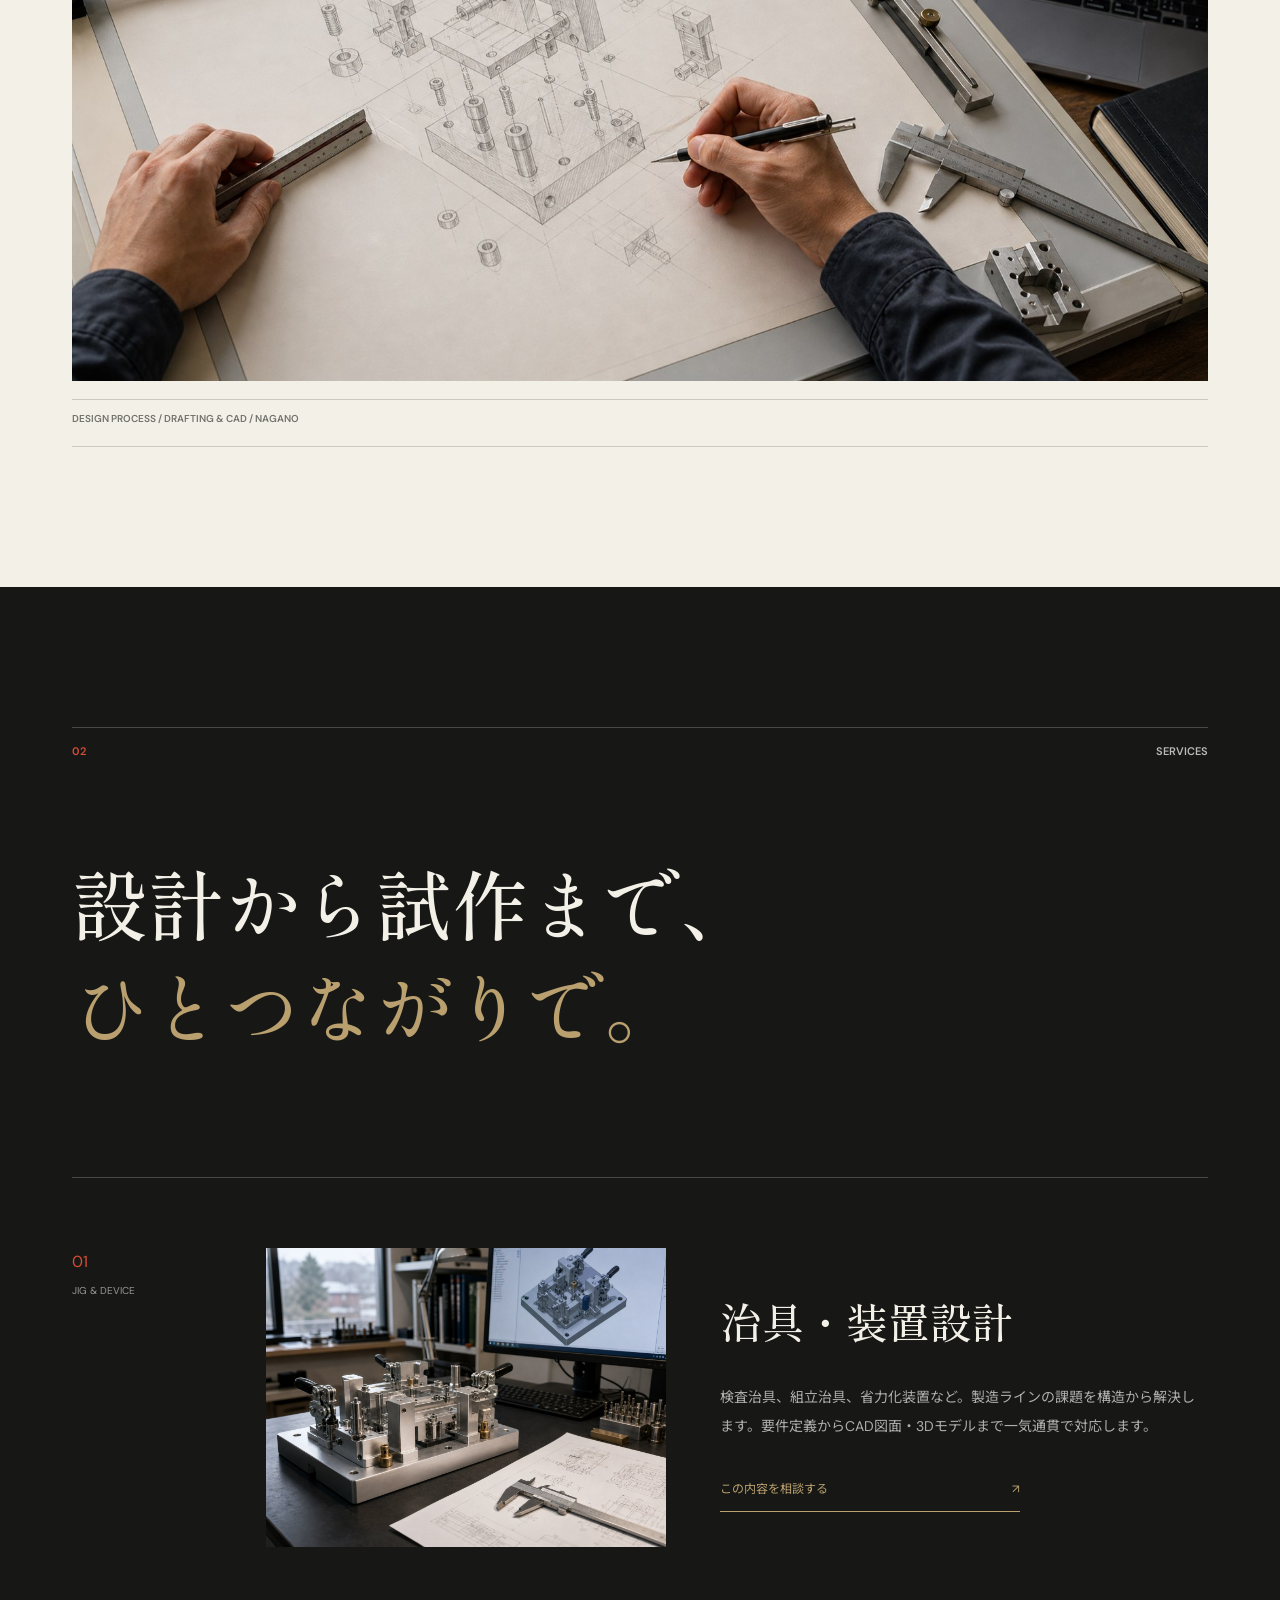
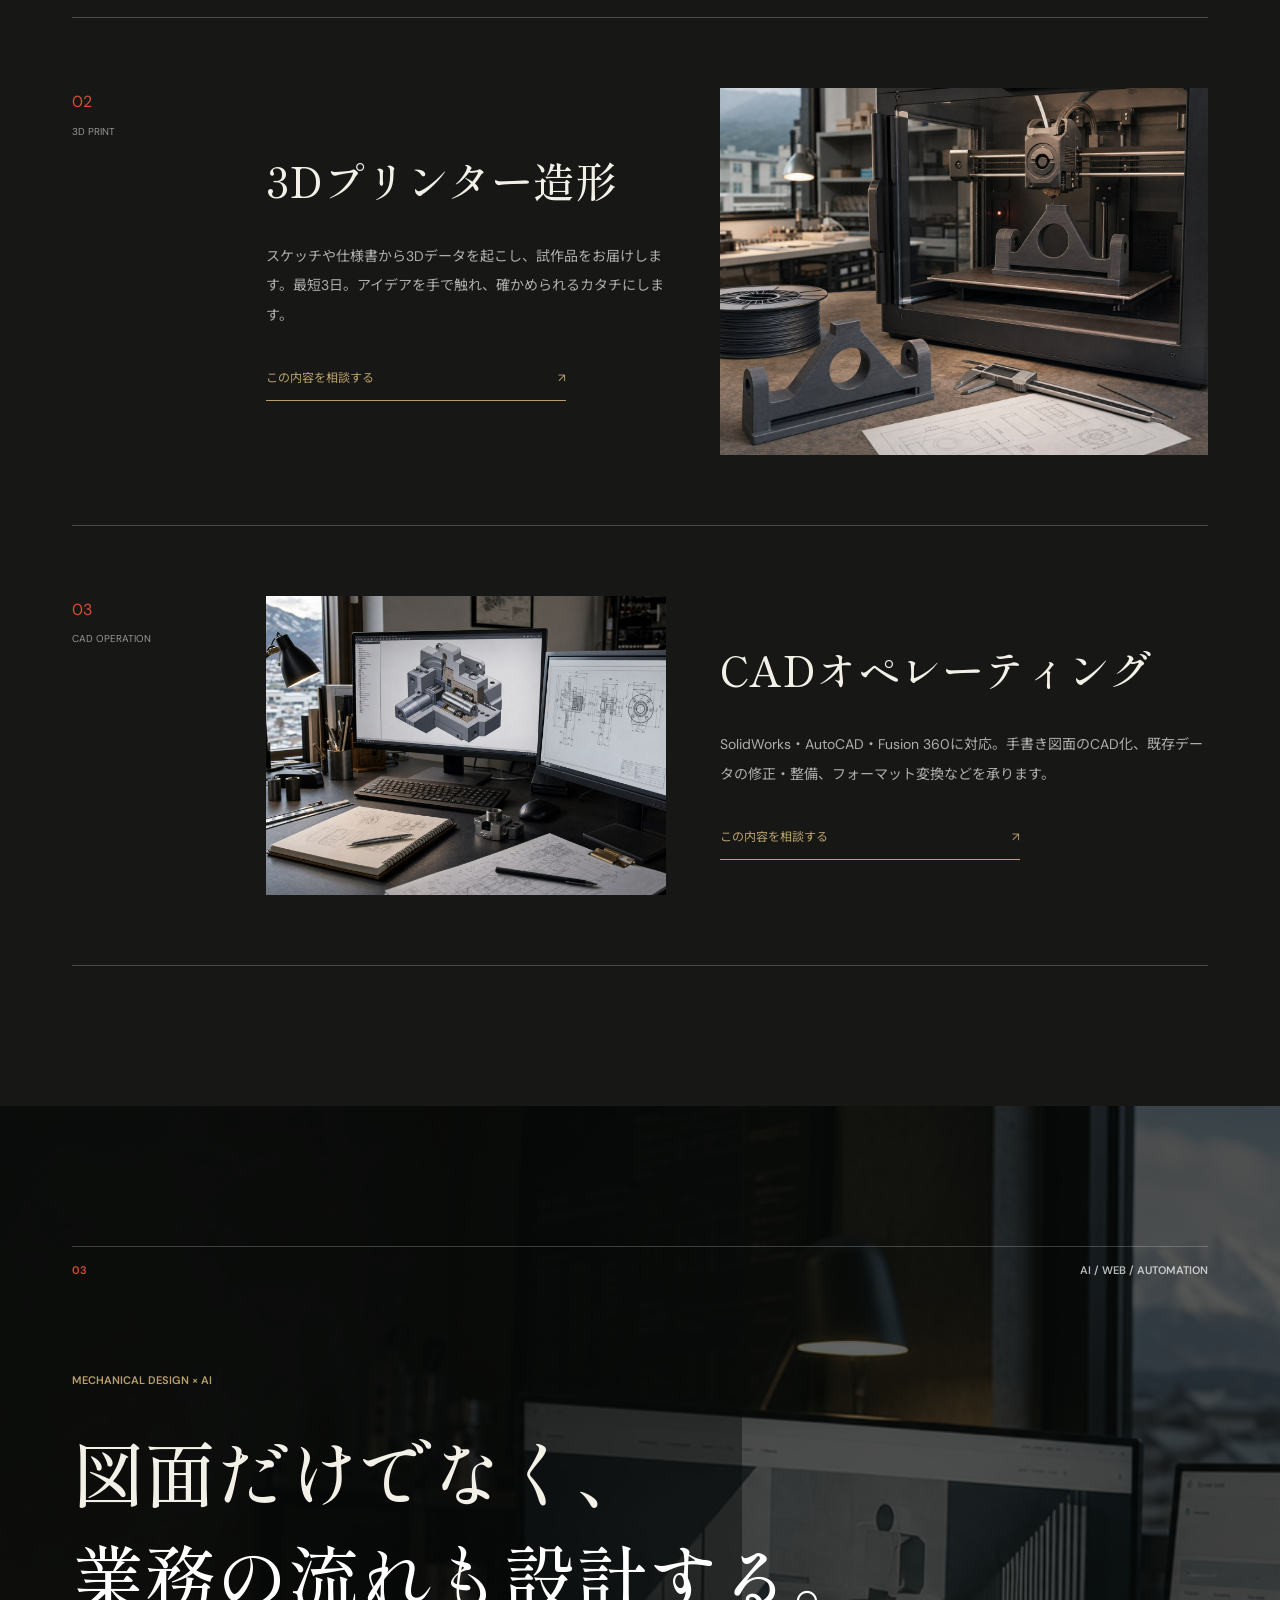
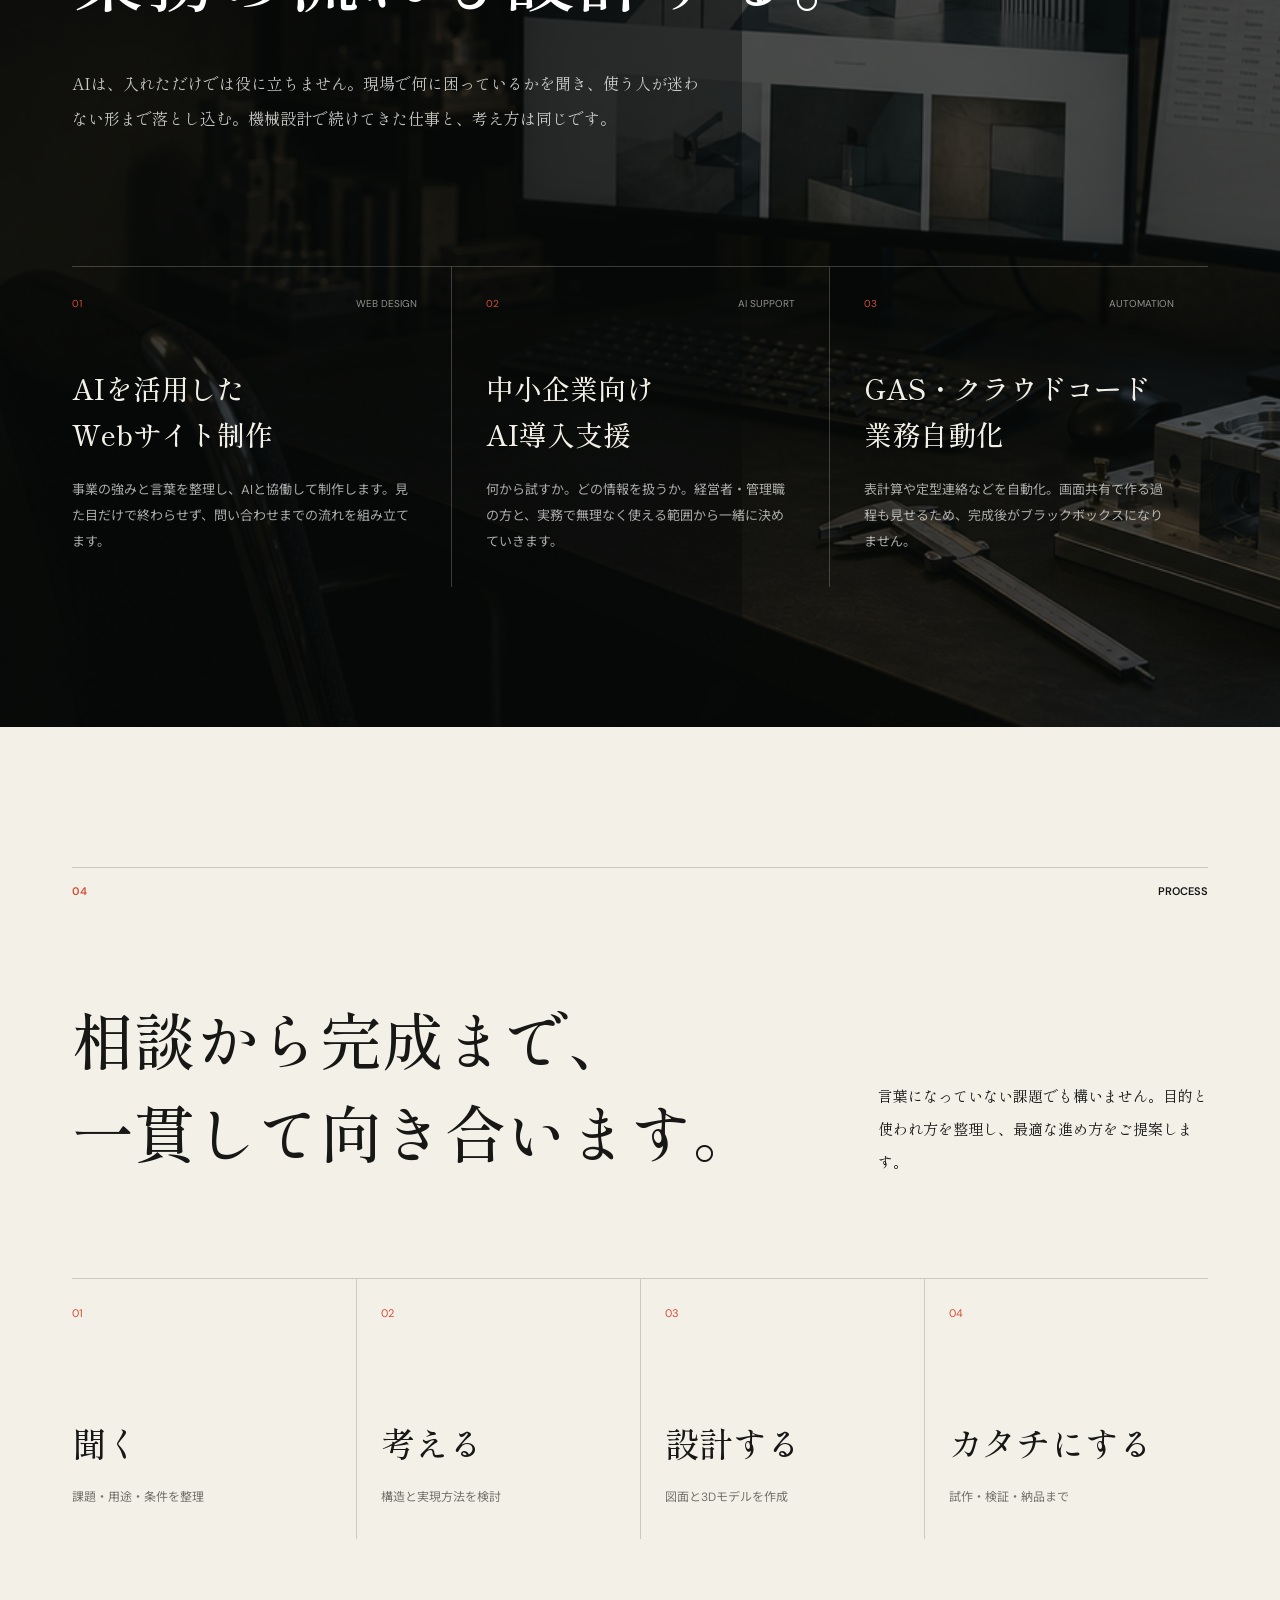
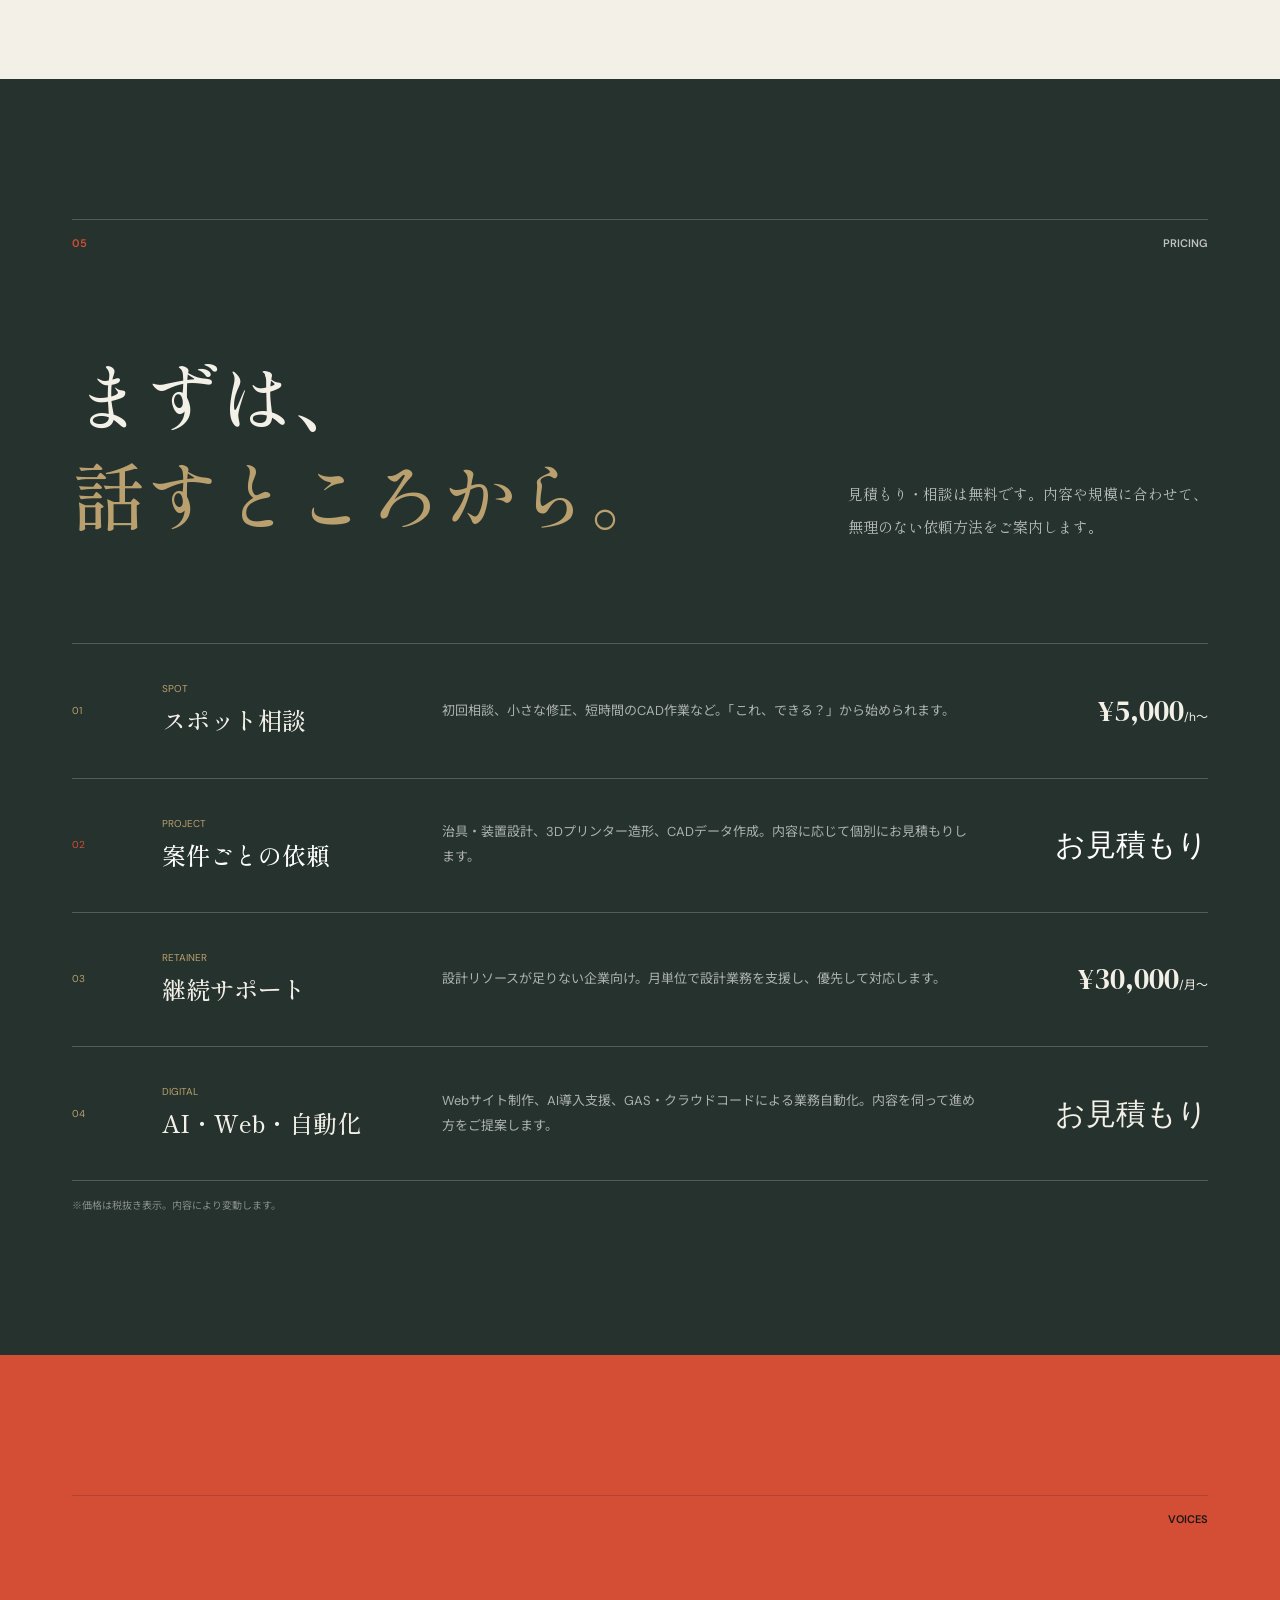
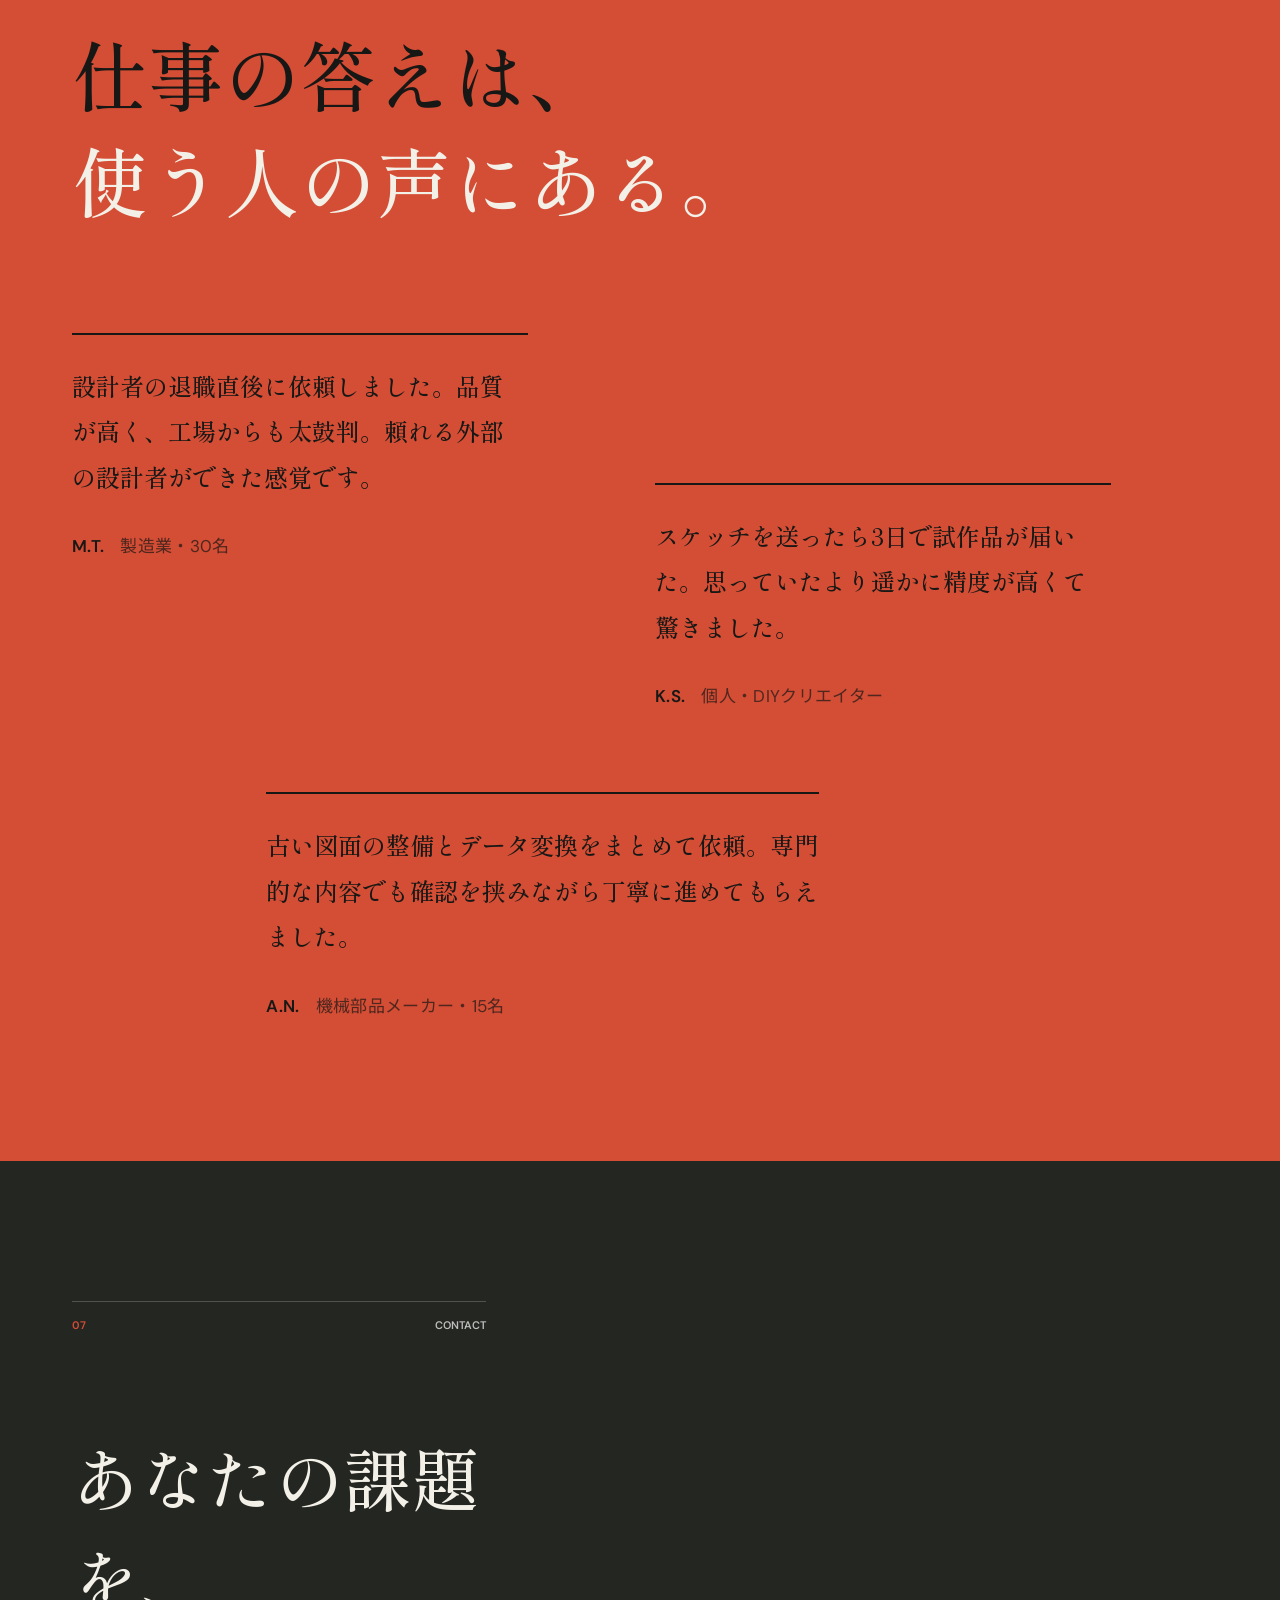
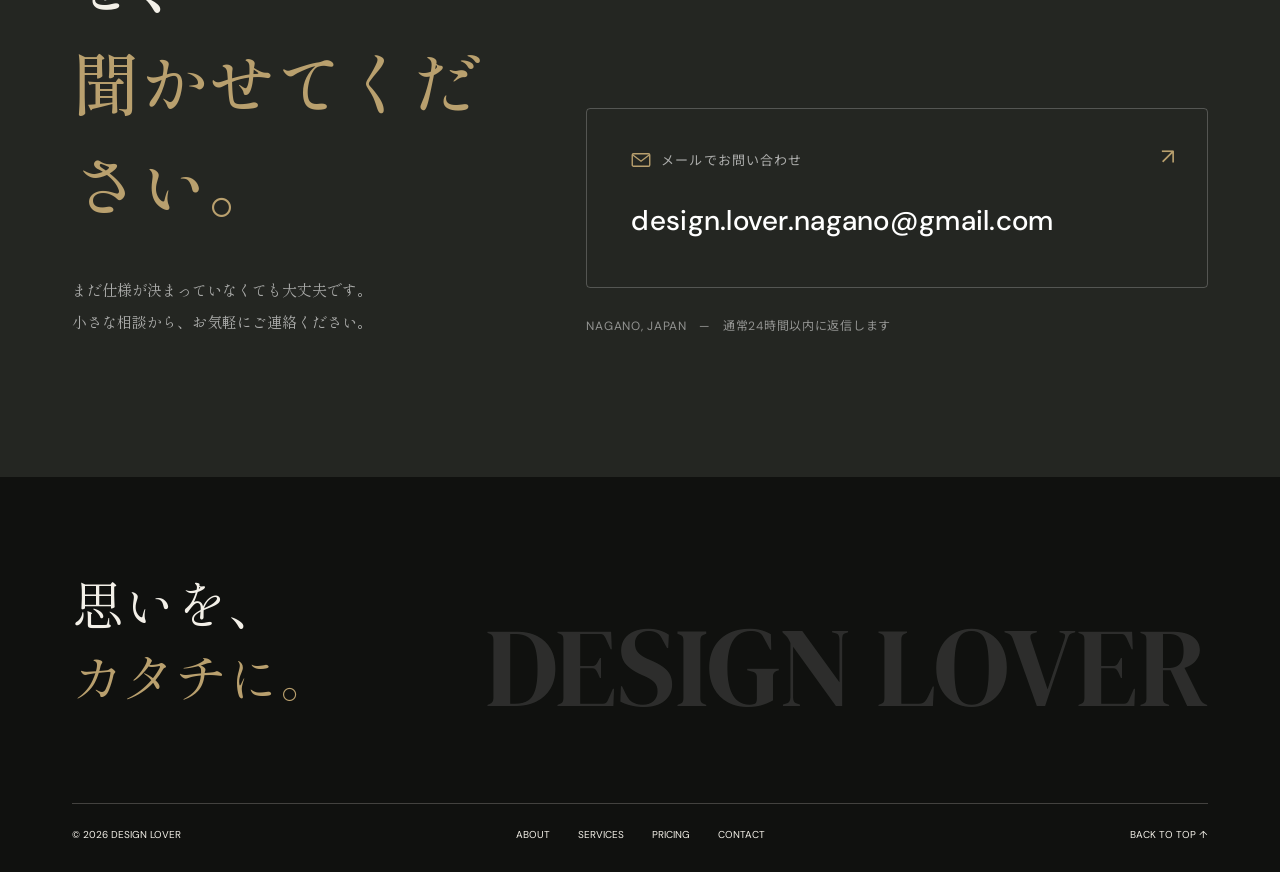
==== commit 0c124296: "Remove contact form; replace with email contact panel Co-Authored-By: Claude Opus 4.8 <noreply@anthr" ====
--- a/index.html
+++ b/index.html
@@ -169,14 +169,17 @@
         <h2 class="contact__title reveal-up">あなたの課題を、<br><em>聞かせてください。</em></h2>
         <p class="contact__lead reveal-up">まだ仕様が決まっていなくても大丈夫です。<br>小さな相談から、お気軽にご連絡ください。</p>
       </div>
-      <form class="contact__form reveal-up" id="contactForm" novalidate>
-        <div class="field field--half"><label for="c-name">お名前 <span>*</span></label><input type="text" id="c-name" name="name" autocomplete="name" required></div>
-        <div class="field field--half"><label for="c-company">会社名・屋号</label><input type="text" id="c-company" name="company" autocomplete="organization"></div>
-        <div class="field field--half"><label for="c-email">メールアドレス <span>*</span></label><input type="email" id="c-email" name="email" autocomplete="email" required></div>
-        <div class="field field--half"><label for="c-type">ご相談内容 <span>*</span></label><select id="c-type" name="type" required><option value="" selected disabled>選択してください</option><option>治具・装置設計</option><option>3Dプリンター造形</option><option>CADオペレーティング</option><option>継続サポート</option><option>Webサイト制作</option><option>AI導入支援</option><option>GAS・業務自動化</option><option>その他</option></select></div>
-        <div class="field"><label for="c-msg">メッセージ <span>*</span></label><textarea id="c-msg" name="message" rows="5" required></textarea></div>
-        <div class="contact__form-bottom"><div class="contact__info"><p>NAGANO, JAPAN<br>通常24時間以内に返信します</p><a class="contact__email" id="contactEmail" data-user="design.lover.nagano" data-domain="gmail.com" aria-label="メールで問い合わせる"><svg width="15" height="15" viewBox="0 0 16 16" fill="none" aria-hidden="true"><rect x="1" y="3" width="14" height="10" rx="1" stroke="currentColor" stroke-width="1.1"/><path d="M1.5 4l6.5 5 6.5-5" stroke="currentColor" stroke-width="1.1" stroke-linecap="round"/></svg><span class="contact__email-text">メールでのお問い合わせ</span></a></div><button type="submit" class="contact__submit" data-magnetic><span class="submit__text">送信する</span><span>↗</span></button></div>
-      </form>
+      <div class="contact__cta reveal-up">
+        <a class="contact__mail" id="contactEmail" data-user="design.lover.nagano" data-domain="gmail.com" aria-label="メールで問い合わせる">
+          <span class="contact__mail-head">
+            <svg width="20" height="20" viewBox="0 0 16 16" fill="none" aria-hidden="true"><rect x="1" y="3" width="14" height="10" rx="1" stroke="currentColor" stroke-width="1.1"/><path d="M1.5 4l6.5 5 6.5-5" stroke="currentColor" stroke-width="1.1" stroke-linecap="round"/></svg>
+            <span>メールでお問い合わせ</span>
+          </span>
+          <span class="contact__email-text contact__mail-addr">メールアドレスを表示</span>
+          <span class="contact__mail-arrow" aria-hidden="true">↗</span>
+        </a>
+        <p class="contact__note">NAGANO, JAPAN　—　通常24時間以内に返信します</p>
+      </div>
     </section>
   </main>
 
@@ -283,29 +286,6 @@
       emailEl.href = 'mailto:' + addr + '?subject=' + encodeURIComponent('Design Lover へのお問い合わせ');
       emailEl.querySelector('.contact__email-text').textContent = addr;
     }
-
-    document.getElementById('contactForm').addEventListener('submit', function(e) {
-      e.preventDefault();
-      if (!this.reportValidity()) return;
-      const v = id => (this.querySelector('#' + id) || {}).value || '';
-      const to = (emailEl ? emailEl.dataset.user + '@' + emailEl.dataset.domain : '');
-      const subject = '【お問い合わせ】' + (v('c-type') || 'ご相談') + ' / ' + (v('c-name') || '');
-      const body =
-        'お名前：' + v('c-name') + '\n' +
-        '会社名・屋号：' + v('c-company') + '\n' +
-        'メールアドレス：' + v('c-email') + '\n' +
-        'ご相談内容：' + v('c-type') + '\n' +
-        '------------------------------\n' +
-        v('c-msg') + '\n';
-      const mailto = 'mailto:' + to +
-        '?subject=' + encodeURIComponent(subject) +
-        '&body=' + encodeURIComponent(body);
-      window.location.href = mailto;
-
-      const button = this.querySelector('.contact__submit');
-      button.querySelector('.submit__text').textContent = 'メールを起動しました';
-      button.classList.add('is-sent');
-    });
   })();
   </script>
 </body>
--- a/styles.css
+++ b/styles.css
@@ -189,25 +189,16 @@
 .contact__title{font-family:var(--serif);font-size:68px;font-weight:500;line-height:1.5;margin-top:90px}
 .contact__title em{font-style:normal;color:var(--brass)}
 .contact__lead{font-family:var(--serif);font-size:15px;line-height:2.1;margin-top:40px;color:rgba(255,255,255,.62)}
-.contact__form{align-self:end;display:grid;grid-template-columns:repeat(2,1fr);gap:28px 24px}
-.field{grid-column:1/-1}
-.field--half{grid-column:auto}
-.field label{display:block;font-size:11px;color:rgba(255,255,255,.72);margin-bottom:8px}
-.field label span{color:var(--signal)}
-.field input,.field select,.field textarea{width:100%;border:0;border-bottom:1px solid rgba(255,255,255,.3);background:transparent;color:#fff;padding:12px 2px;outline:0;border-radius:0;transition:border-color .25s}
-.field select option{color:#171816;background:#fff}
-.field select option:first-child{color:#73736d}
-.field textarea{resize:vertical;min-height:130px}
-.field input:focus,.field select:focus,.field textarea:focus{border-color:var(--brass)}
-.contact__form-bottom{grid-column:1/-1;display:flex;align-items:center;justify-content:space-between;margin-top:20px}
-.contact__form-bottom p{font-size:10px;color:rgba(255,255,255,.5)}
-.contact__info{display:flex;flex-direction:column;gap:14px}
-.contact__email{display:inline-flex;align-items:center;gap:8px;font-size:14px;letter-spacing:.02em;color:var(--brass);transition:color .25s}
-.contact__email:hover{color:#fff}
-.contact__email svg{flex-shrink:0}
-.contact__submit{width:160px;height:160px;border-radius:50%;background:var(--signal);color:#fff;display:flex;align-items:center;justify-content:center;gap:18px;font-size:13px;font-weight:600;transition:background .3s,transform .3s var(--ease)}
-.contact__submit:hover{background:var(--paper);color:var(--ink)}
-.contact__submit.is-sent{width:210px;border-radius:0;background:var(--brass);color:var(--ink)}
+.contact__cta{align-self:end;display:flex;flex-direction:column;gap:28px}
+.contact__mail{display:block;border:1px solid rgba(255,255,255,.22);border-radius:4px;padding:40px 44px;position:relative;transition:border-color .3s,background .3s}
+.contact__mail:hover{border-color:var(--brass);background:rgba(185,160,110,.06)}
+.contact__mail-head{display:inline-flex;align-items:center;gap:10px;font-size:13px;letter-spacing:.08em;color:rgba(255,255,255,.62)}
+.contact__mail-head svg{color:var(--brass)}
+.contact__mail-addr{display:block;margin-top:16px;font-size:28px;font-weight:500;letter-spacing:.01em;color:#fff;word-break:break-all;transition:color .3s}
+.contact__mail:hover .contact__mail-addr{color:var(--brass)}
+.contact__mail-arrow{position:absolute;top:28px;right:32px;font-size:22px;color:var(--brass);transition:transform .3s var(--ease)}
+.contact__mail:hover .contact__mail-arrow{transform:translate(4px,-4px)}
+.contact__note{font-size:12px;letter-spacing:.06em;color:rgba(255,255,255,.5)}
 .footer{background:#10110f;color:var(--paper);padding:90px var(--pad) 28px}
 .footer__top{display:flex;justify-content:space-between;align-items:flex-end;padding-bottom:90px}
 .footer__top>p{font-family:var(--serif);font-size:52px;line-height:1.4}
@@ -335,10 +326,9 @@
   .voice p{font-size:20px}
   .contact{display:block}
   .contact__title{font-size:38px}
-  .contact__form{grid-template-columns:1fr;margin-top:70px}
-  .field--half{grid-column:1/-1}
-  .contact__form-bottom{align-items:flex-end}
-  .contact__submit{width:118px;height:118px}
+  .contact__cta{margin-top:60px}
+  .contact__mail{padding:32px 28px}
+  .contact__mail-addr{font-size:22px}
   .footer{padding-top:70px}
   .footer__top{display:block;padding-bottom:60px}
   .footer__top>p{font-size:40px}
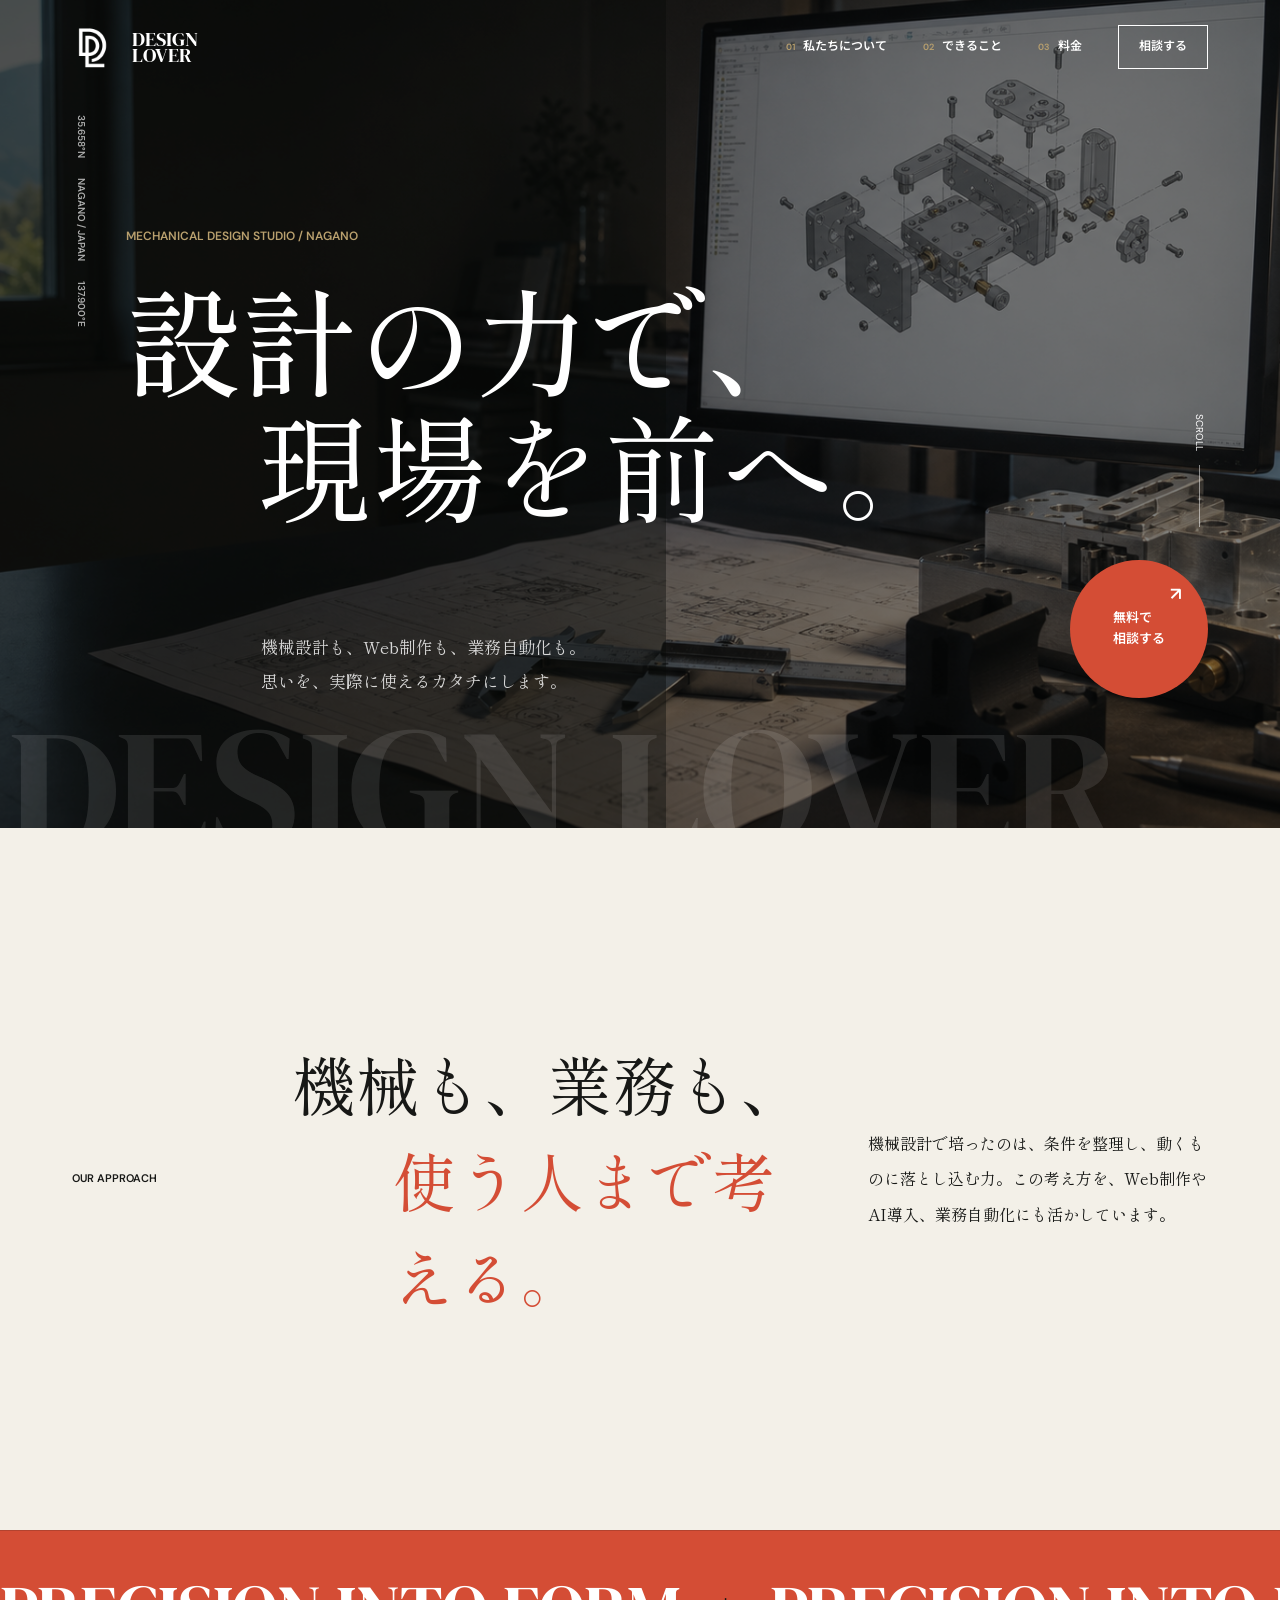
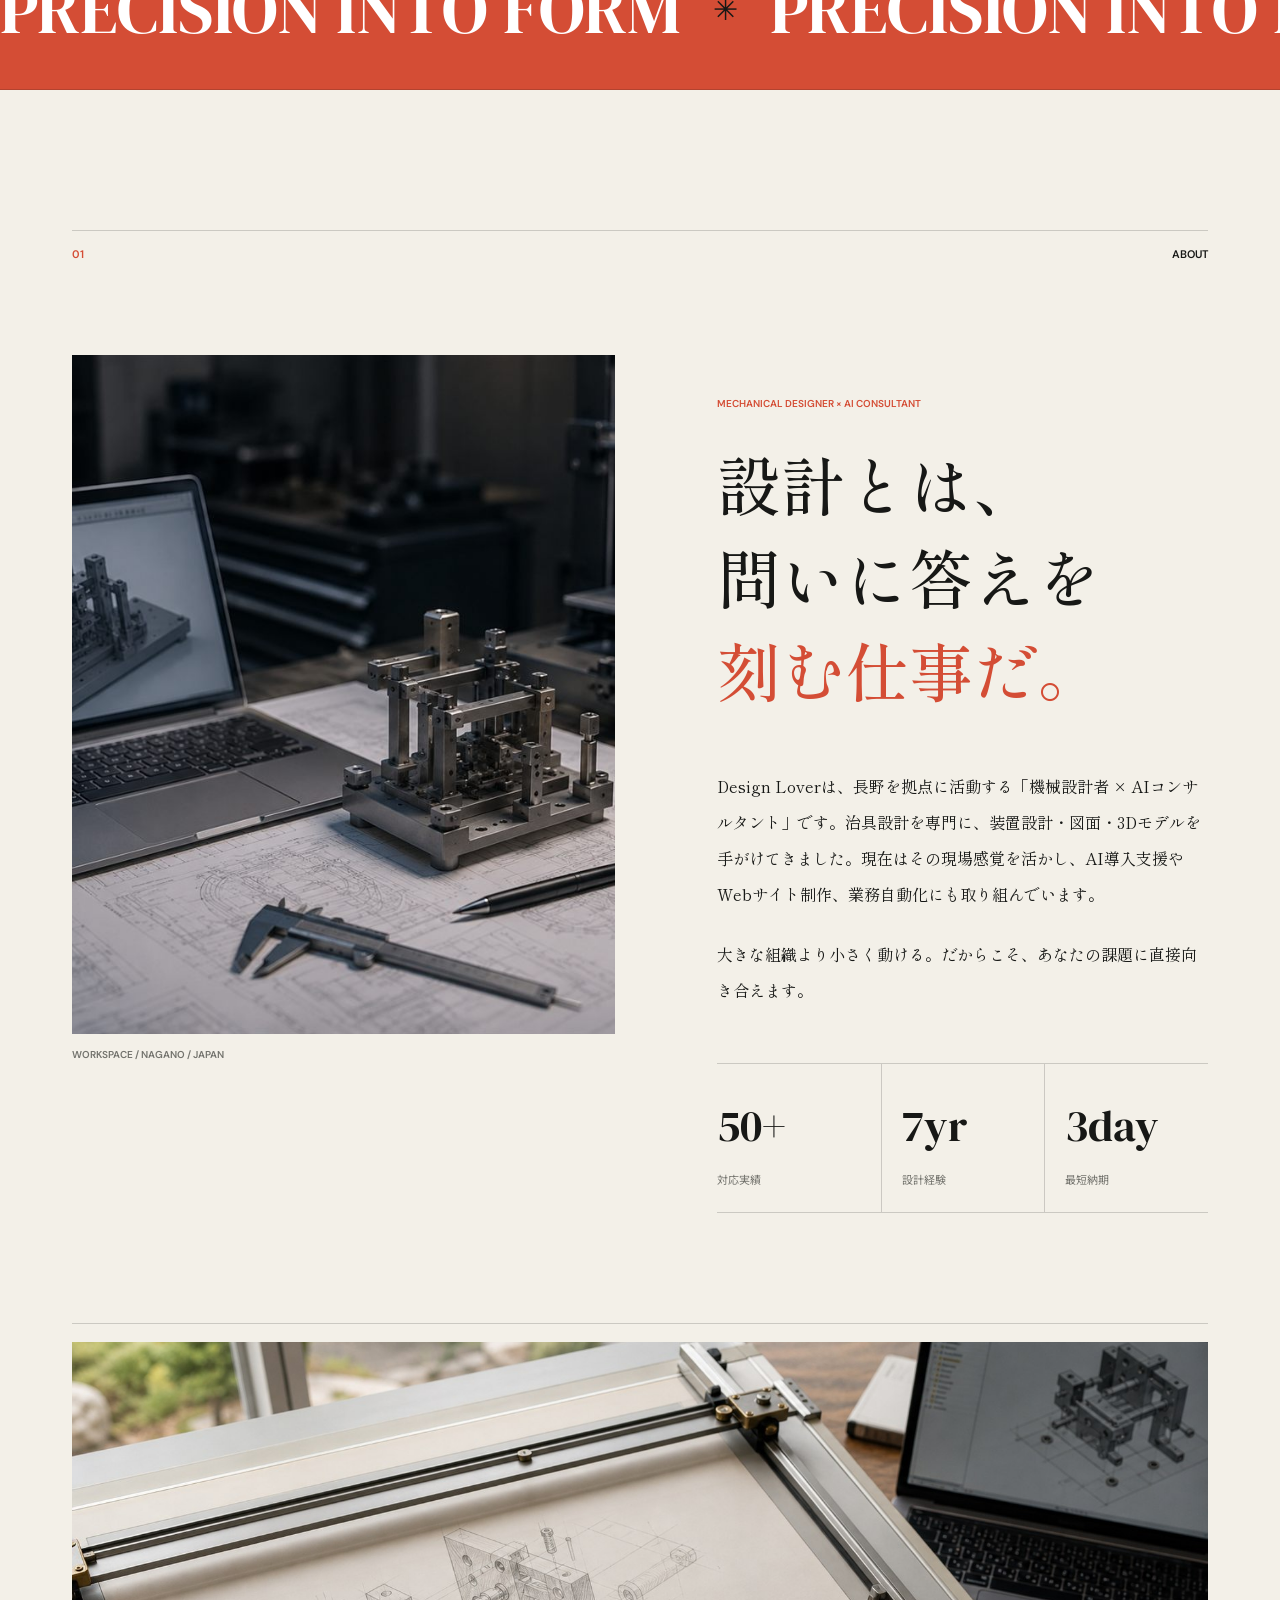
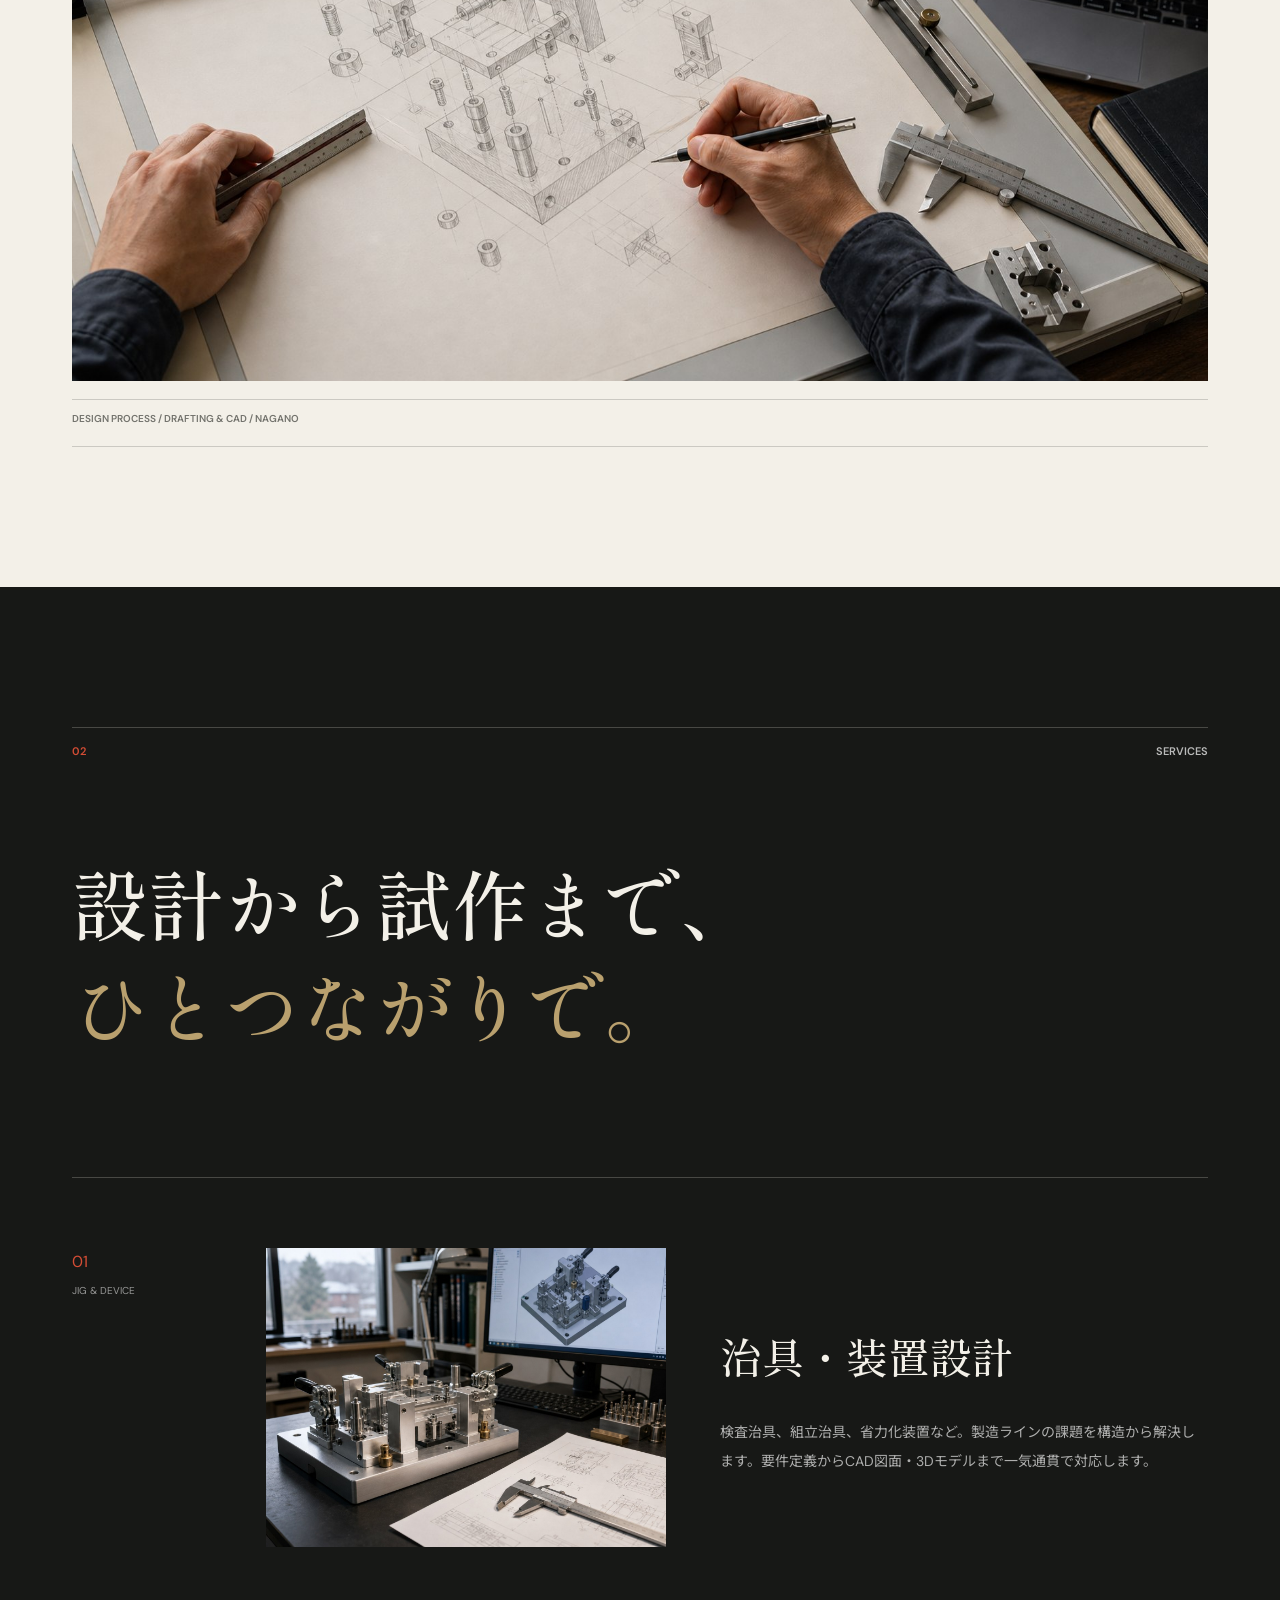
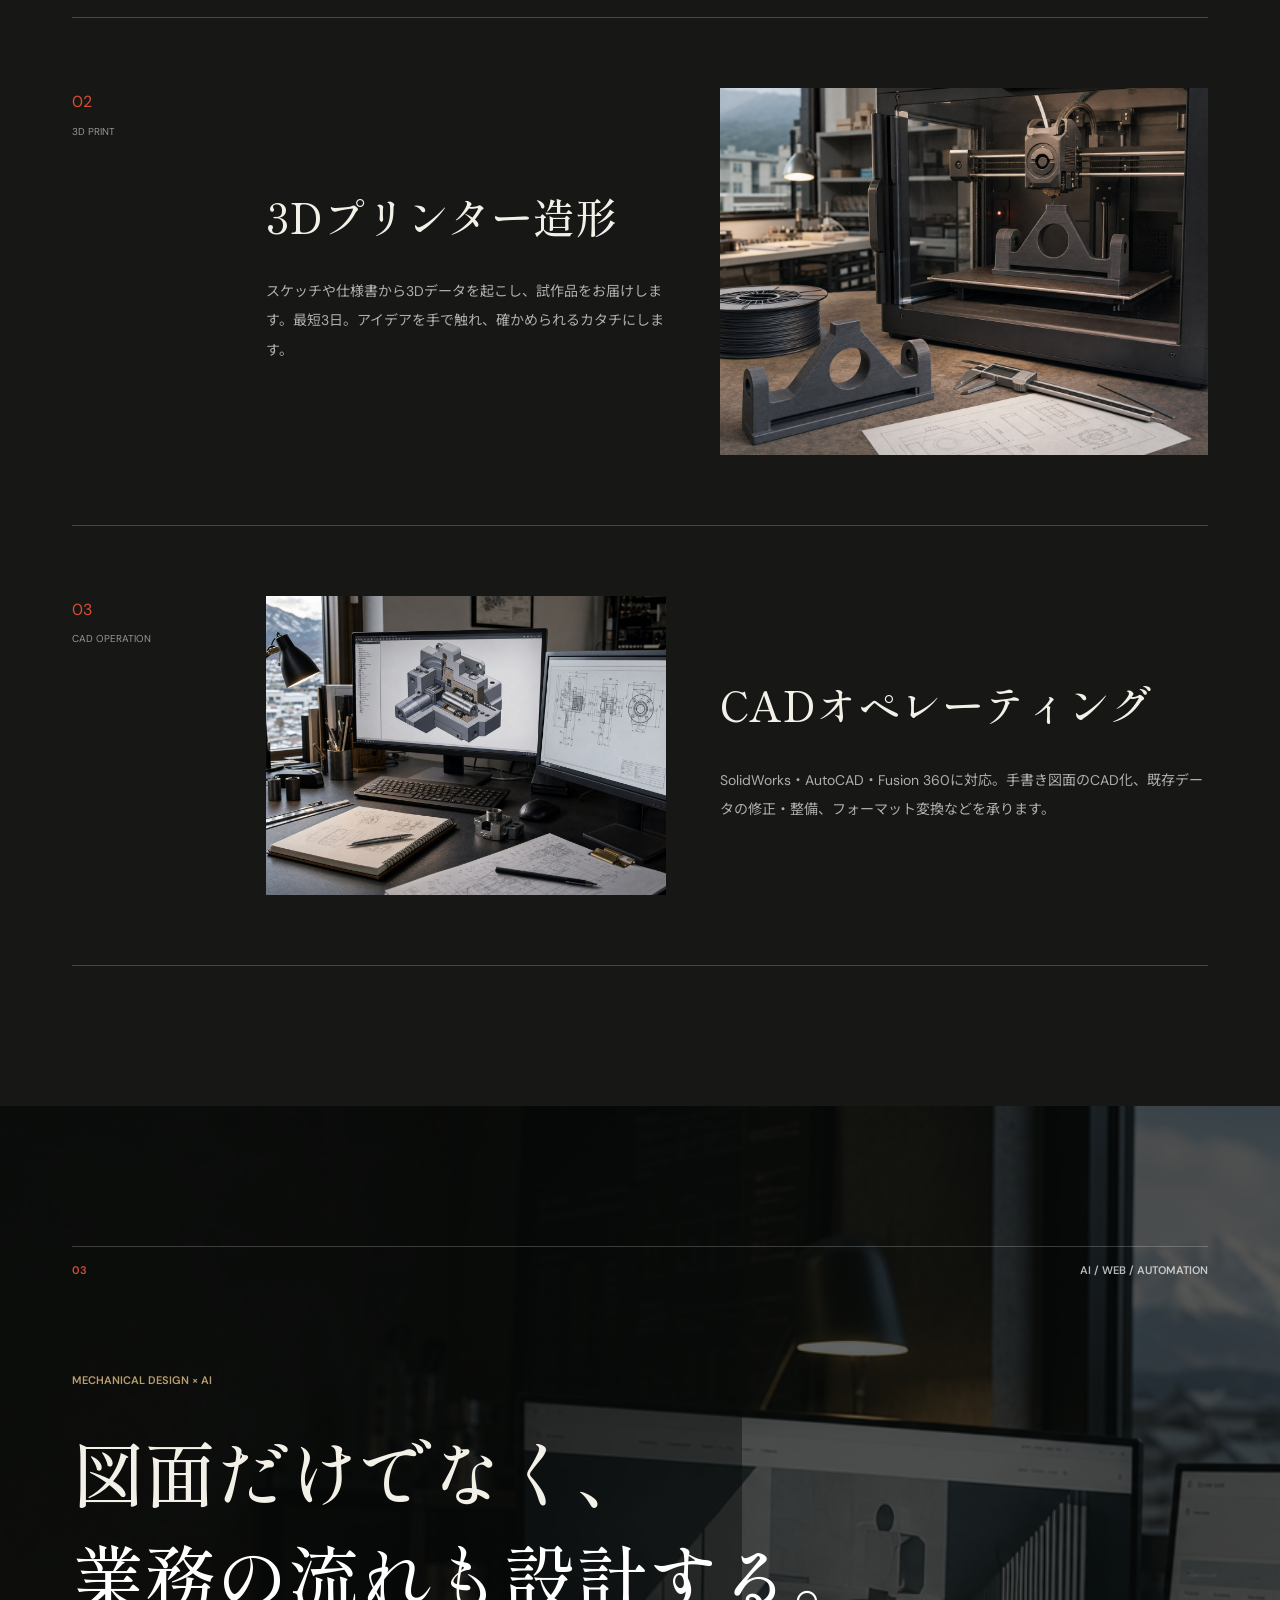
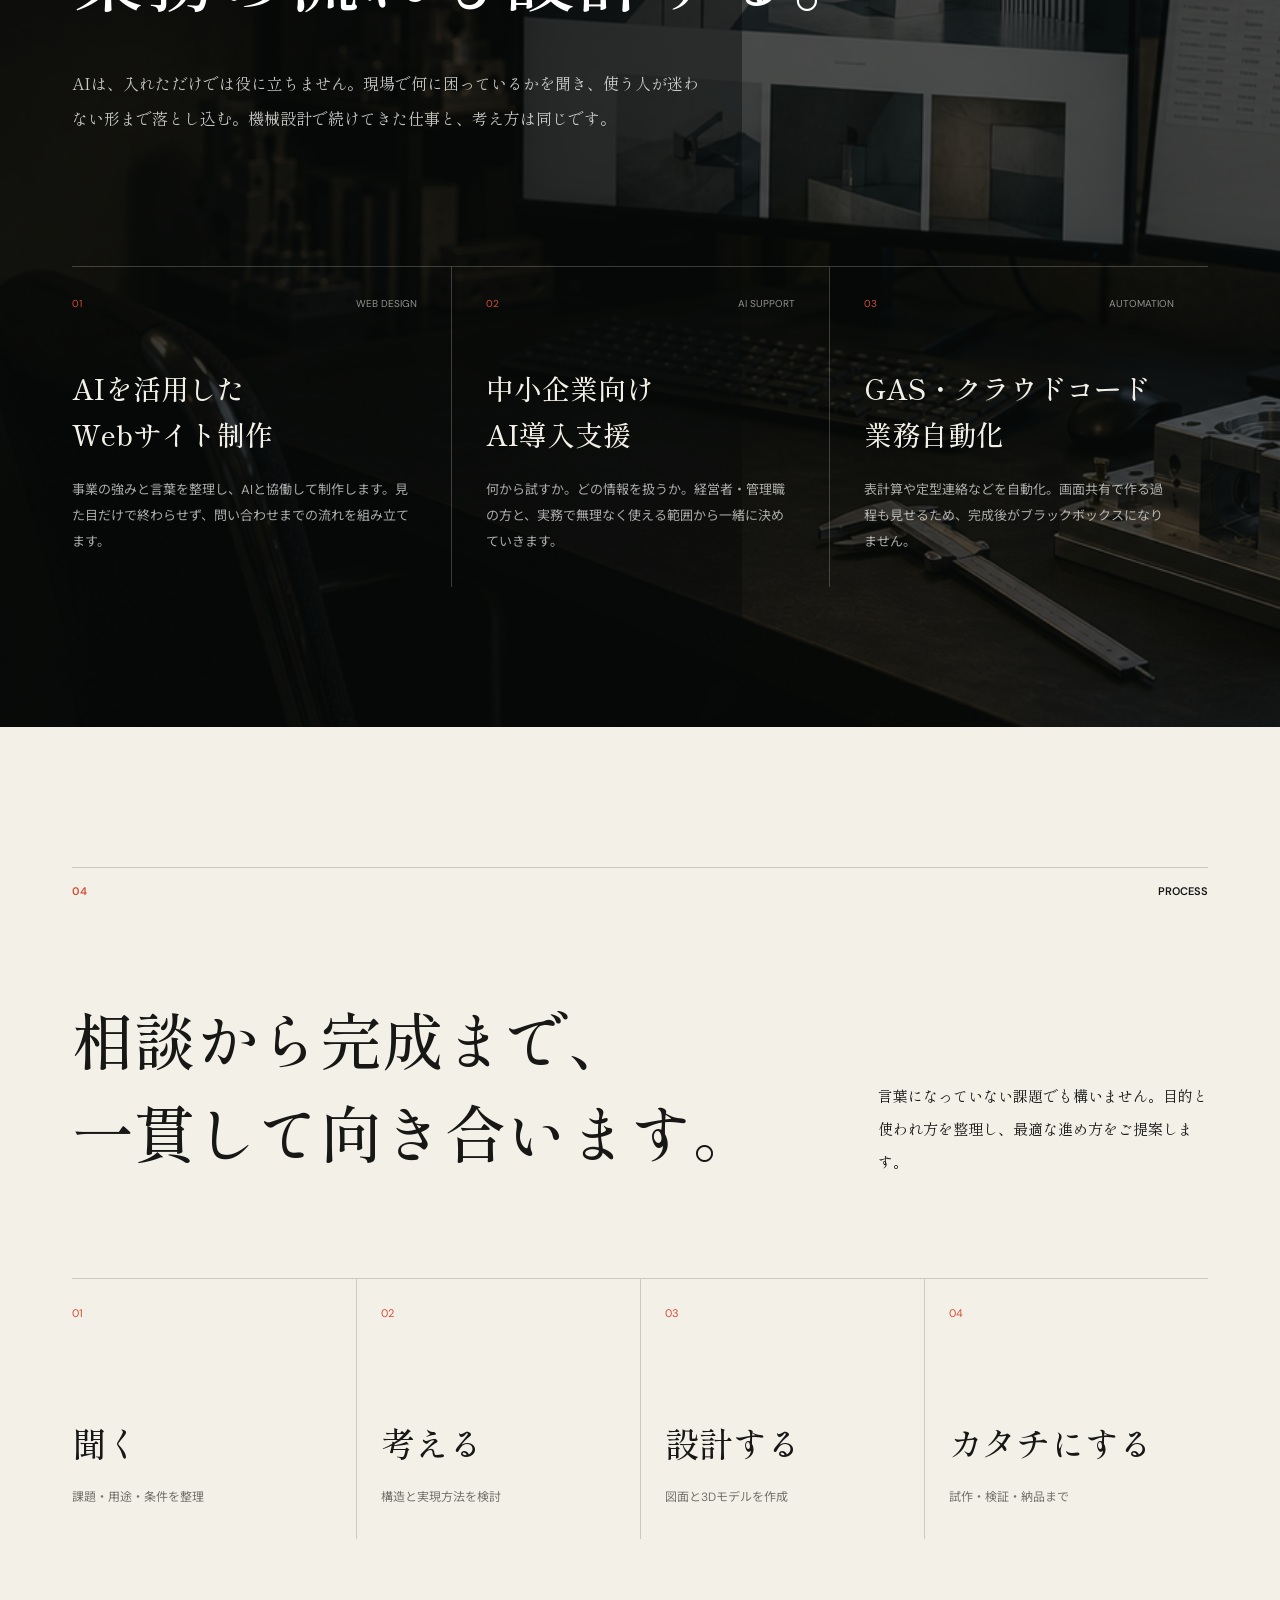
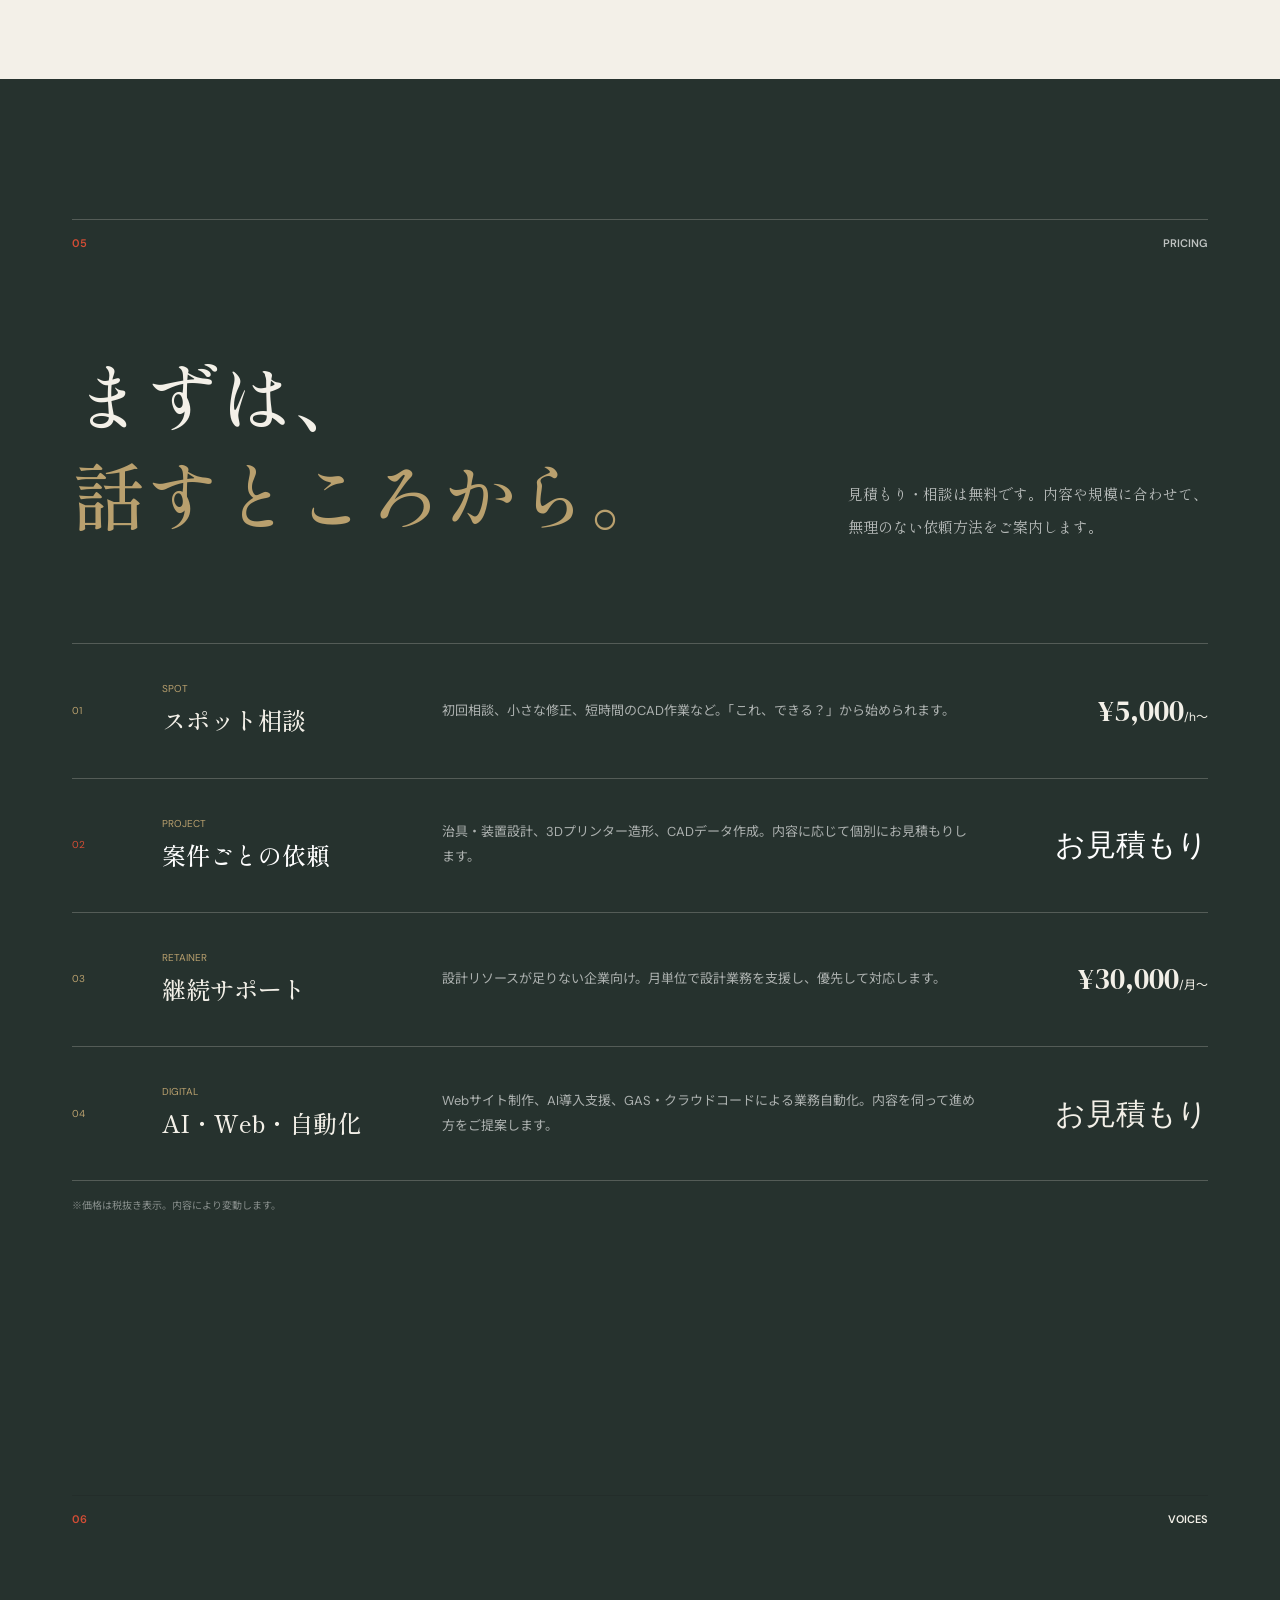
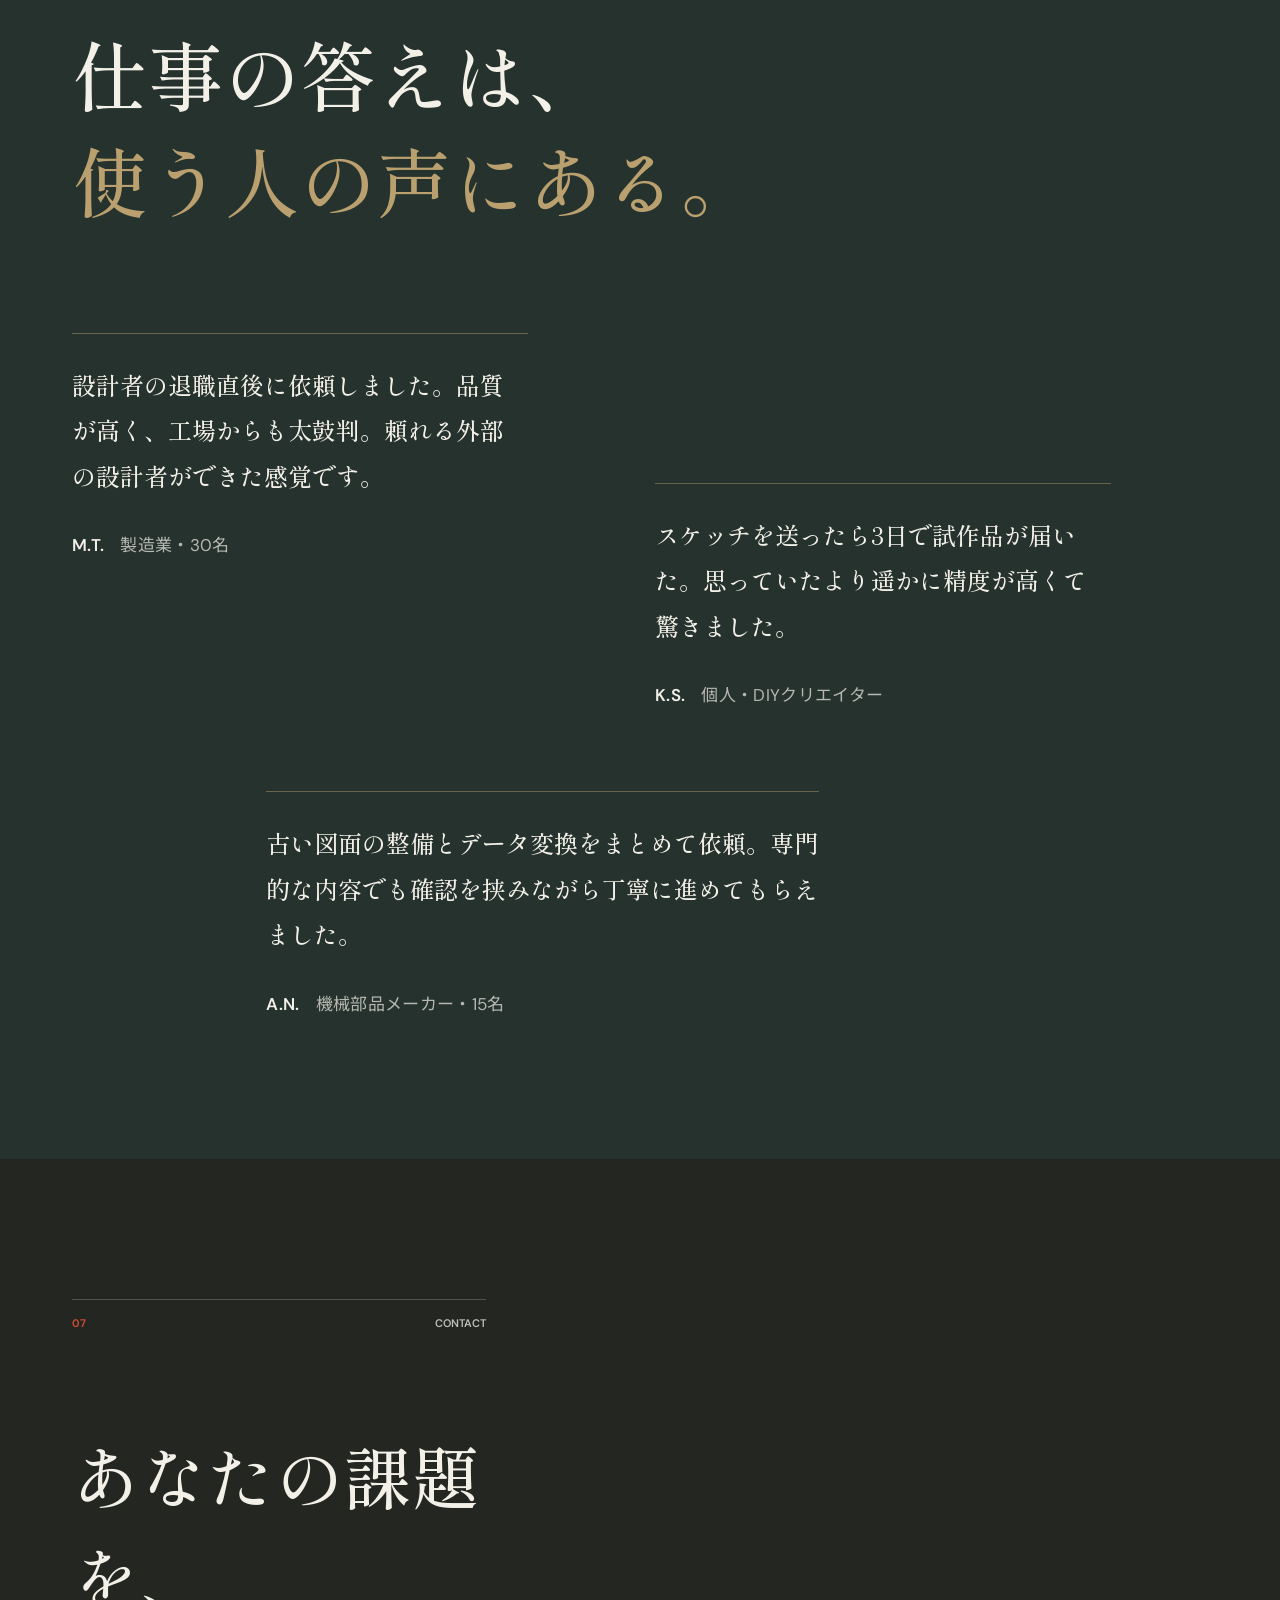
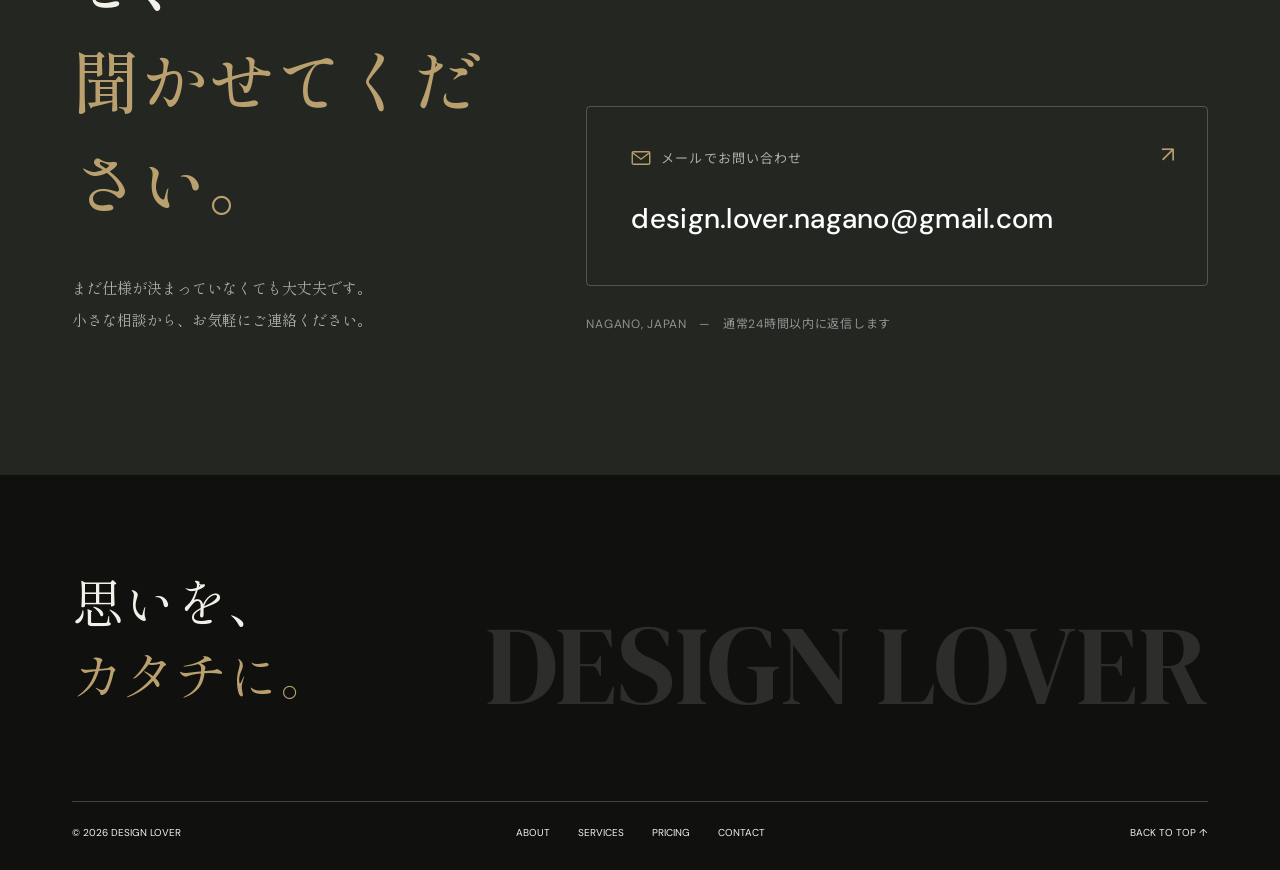
==== commit 1495d24a: "Remove per-service consult links; recolor voices section from harsh red to calm deep green Co-Author" ====
--- a/index.html
+++ b/index.html
@@ -12,7 +12,7 @@
 </head>
 <body class="is-loading">
   <div class="loader" id="loader" aria-hidden="true">
-    <div class="loader__mark"><span>D</span><span>L</span></div>
+    <div class="loader__mark"><img src="logo-mark-crop.png" alt="Design Lover"></div>
     <p>DESIGN LOVER</p>
     <div class="loader__line"><span></span></div>
   </div>
@@ -89,17 +89,17 @@
       <article class="service reveal-up">
         <div class="service__meta"><span>01</span><span>JIG &amp; DEVICE</span></div>
         <div class="service__visual"><img src="service-jig.jpg" alt="CADモデルを確認しながら設計された検査治具"></div>
-        <div class="service__content"><h3>治具・装置設計</h3><p>検査治具、組立治具、省力化装置など。製造ラインの課題を構造から解決します。要件定義からCAD図面・3Dモデルまで一気通貫で対応します。</p><a href="#contact">この内容を相談する <span>↗</span></a></div>
+        <div class="service__content"><h3>治具・装置設計</h3><p>検査治具、組立治具、省力化装置など。製造ラインの課題を構造から解決します。要件定義からCAD図面・3Dモデルまで一気通貫で対応します。</p></div>
       </article>
       <article class="service service--reverse reveal-up">
         <div class="service__meta"><span>02</span><span>3D PRINT</span></div>
         <div class="service__visual"><img src="service-3d-print.jpg" alt="3Dプリンターで機能部品を造形している様子"></div>
-        <div class="service__content"><h3>3Dプリンター造形</h3><p>スケッチや仕様書から3Dデータを起こし、試作品をお届けします。最短3日。アイデアを手で触れ、確かめられるカタチにします。</p><a href="#contact">この内容を相談する <span>↗</span></a></div>
+        <div class="service__content"><h3>3Dプリンター造形</h3><p>スケッチや仕様書から3Dデータを起こし、試作品をお届けします。最短3日。アイデアを手で触れ、確かめられるカタチにします。</p></div>
       </article>
       <article class="service reveal-up">
         <div class="service__meta"><span>03</span><span>CAD OPERATION</span></div>
         <div class="service__visual"><img src="service-cad.jpg" alt="3D CADモデルと製作図を作成する設計デスク"></div>
-        <div class="service__content"><h3>CADオペレーティング</h3><p>SolidWorks・AutoCAD・Fusion 360に対応。手書き図面のCAD化、既存データの修正・整備、フォーマット変換などを承ります。</p><a href="#contact">この内容を相談する <span>↗</span></a></div>
+        <div class="service__content"><h3>CADオペレーティング</h3><p>SolidWorks・AutoCAD・Fusion 360に対応。手書き図面のCAD化、既存データの修正・整備、フォーマット変換などを承ります。</p></div>
       </article>
     </section>
 
--- a/styles.css
+++ b/styles.css
@@ -28,11 +28,22 @@
 ::selection{background:var(--signal);color:#fff}
 .loader{position:fixed;inset:0;z-index:10000;display:grid;place-content:center;gap:24px;background:var(--ink);color:var(--paper);text-align:center;transition:opacity .7s var(--ease),visibility .7s}
 .loader.done{opacity:0;visibility:hidden;pointer-events:none}
-.loader__mark{display:flex;width:92px;height:92px;margin:auto;border:1px solid var(--brass);align-items:center;justify-content:center;font-family:var(--display);font-size:42px}
-.loader__mark span+span{color:var(--brass);font-style:italic}
-.loader p{font-size:11px;font-weight:600}
-.loader__line{width:150px;height:1px;background:rgba(255,255,255,.14);overflow:hidden}
-.loader__line span{display:block;width:100%;height:100%;background:var(--signal);transform:translateX(-100%);animation:load 1.2s var(--ease) forwards}
+.loader__mark{position:relative;display:flex;width:134px;height:134px;margin:auto;padding:7px;background:linear-gradient(155deg,#fff 0%,#f4f0e7 100%);border:1px solid var(--brass);align-items:center;justify-content:center;box-shadow:0 24px 60px rgba(0,0,0,.5),0 6px 16px rgba(0,0,0,.3),inset 0 0 0 1px rgba(185,160,110,.28);animation:loaderMark .9s var(--ease) both}
+.loader__mark::before{content:'';position:absolute;inset:-12px;border:1px solid rgba(185,160,110,.4);pointer-events:none}
+.loader__mark::after{content:'';position:absolute;inset:-12px;pointer-events:none;background:
+  linear-gradient(var(--brass),var(--brass)) left top / 10px 1px no-repeat,
+  linear-gradient(var(--brass),var(--brass)) left top / 1px 10px no-repeat,
+  linear-gradient(var(--brass),var(--brass)) right top / 10px 1px no-repeat,
+  linear-gradient(var(--brass),var(--brass)) right top / 1px 10px no-repeat,
+  linear-gradient(var(--brass),var(--brass)) left bottom / 10px 1px no-repeat,
+  linear-gradient(var(--brass),var(--brass)) left bottom / 1px 10px no-repeat,
+  linear-gradient(var(--brass),var(--brass)) right bottom / 10px 1px no-repeat,
+  linear-gradient(var(--brass),var(--brass)) right bottom / 1px 10px no-repeat}
+.loader__mark img{width:100%;height:100%;object-fit:contain}
+@keyframes loaderMark{from{opacity:0;transform:translateY(10px)}to{opacity:1;transform:none}}
+.loader p{font-size:11px;font-weight:600;letter-spacing:.42em;color:var(--brass)}
+.loader__line{width:150px;height:1px;background:rgba(255,255,255,.12);overflow:hidden}
+.loader__line span{display:block;width:100%;height:100%;background:linear-gradient(90deg,rgba(185,160,110,.3),var(--brass));transform:translateX(-100%);animation:load 1.2s var(--ease) forwards}
 @keyframes load{to{transform:translateX(0)}}
 .cur-dot,.cur-ring{position:fixed;z-index:9998;left:-100px;top:-100px;pointer-events:none;transform:translate(-50%,-50%)}
 .cur-dot{width:8px;height:8px;border-radius:50%;background:#fff;mix-blend-mode:difference}
@@ -171,12 +182,12 @@
 .price-row--accent{color:#fff}
 .price-row--accent .price-row__num{color:var(--signal)}
 .pricing__tax{margin-top:16px;font-size:10px;color:rgba(255,255,255,.45)}
-.voices{background:var(--signal);color:var(--ink)}
+.voices{background:var(--green);color:var(--paper)}
 .voices>.section-index,.voices__title,.voices__list{max-width:var(--max);margin-left:auto;margin-right:auto}
 .voices__title{font-family:var(--serif);font-size:76px;font-weight:500;line-height:1.4;margin-bottom:100px}
-.voices__title em{font-style:normal;color:var(--paper)}
+.voices__title em{font-style:normal;color:var(--brass)}
 .voices__list{display:grid;grid-template-columns:repeat(12,1fr);gap:30px}
-.voice{border-top:2px solid var(--ink);padding-top:28px}
+.voice{border-top:1px solid rgba(185,160,110,.45);padding-top:28px}
 .voice:nth-child(1){grid-column:1/6}
 .voice:nth-child(2){grid-column:7/12;margin-top:150px}
 .voice:nth-child(3){grid-column:3/9;margin-top:50px}
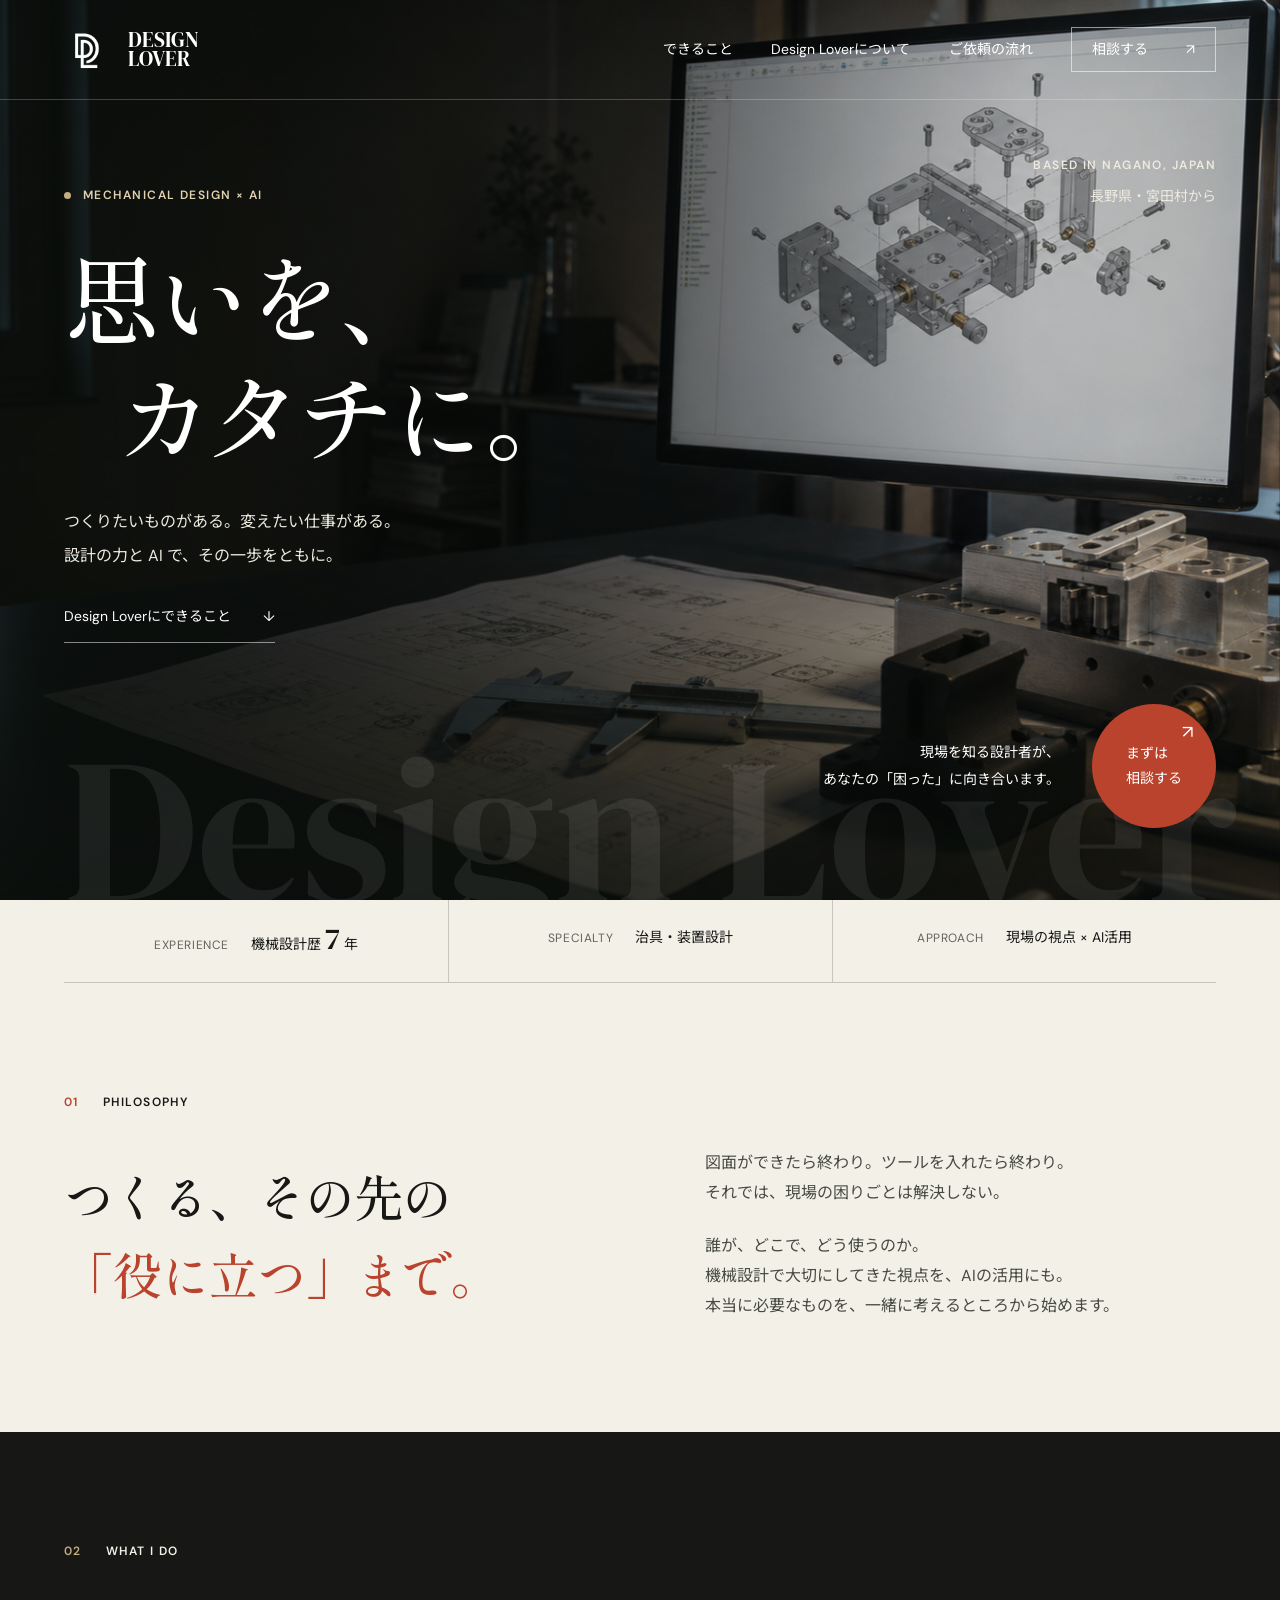
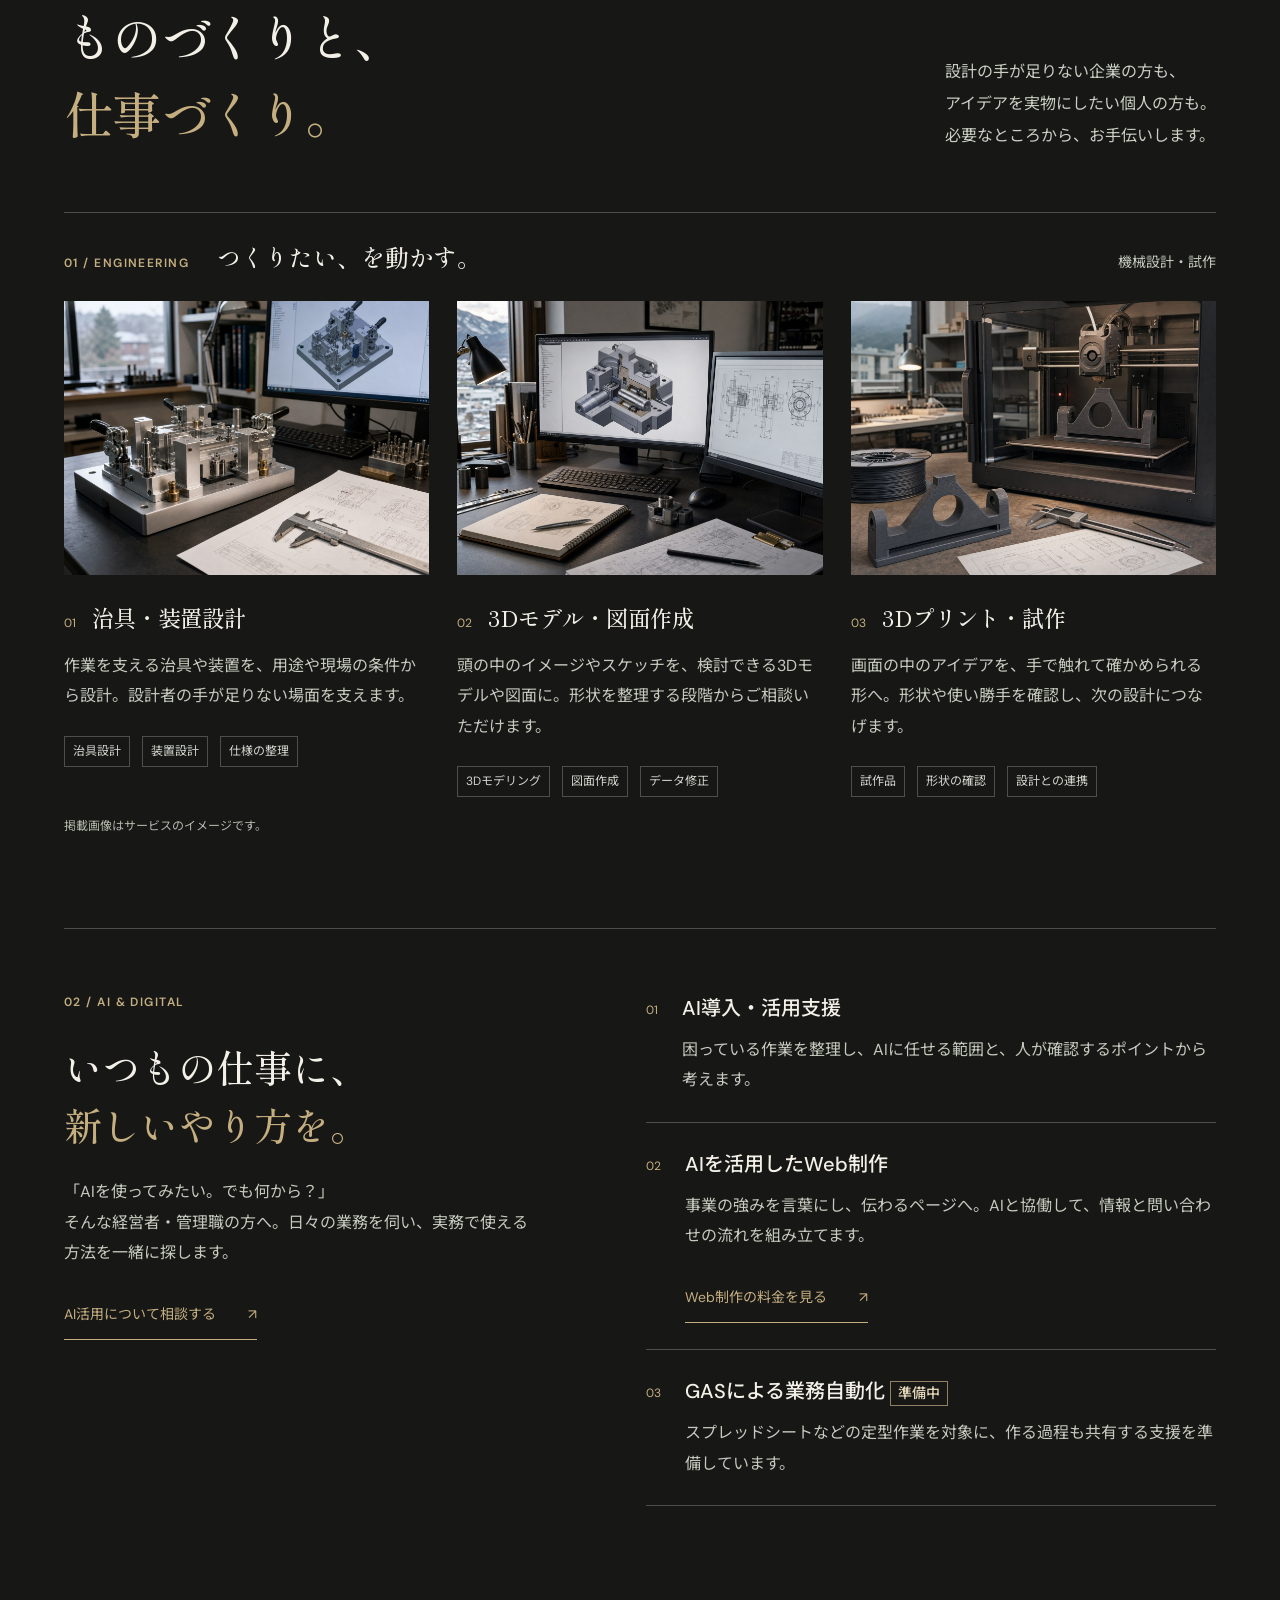
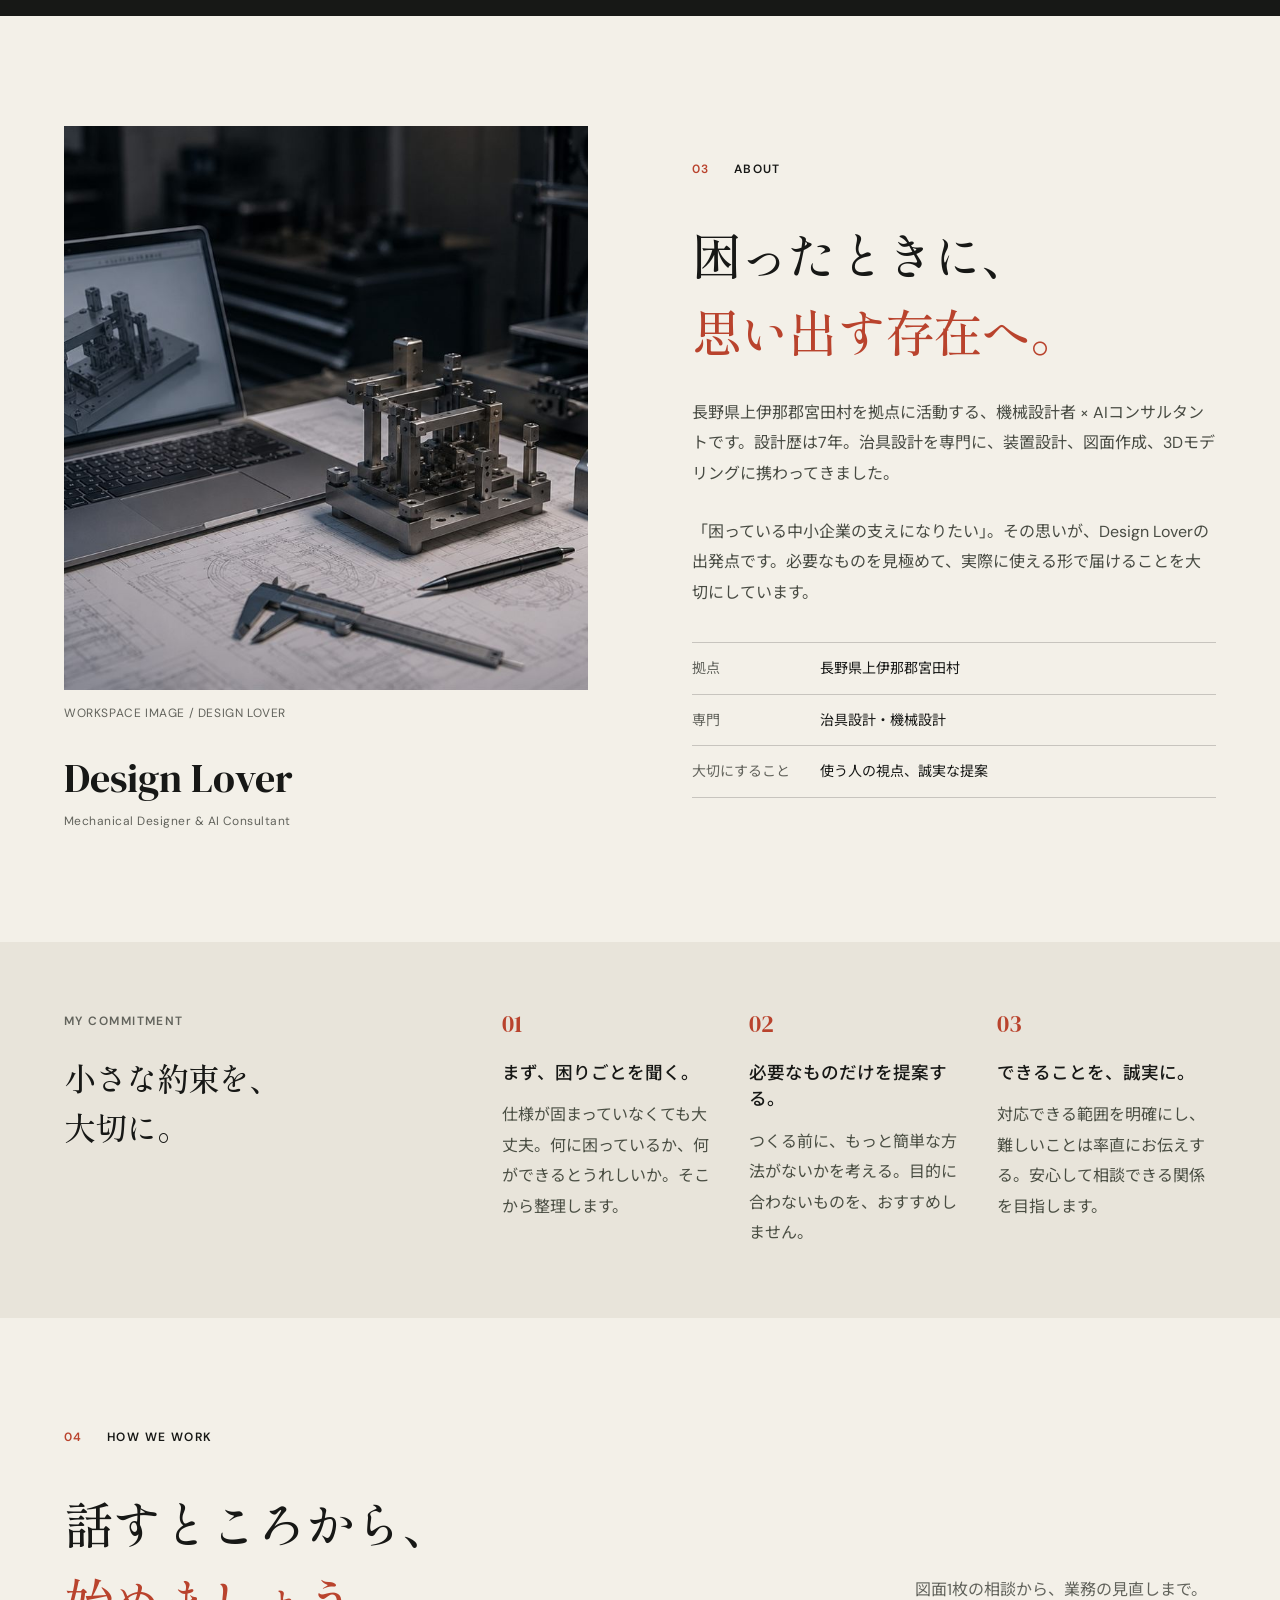
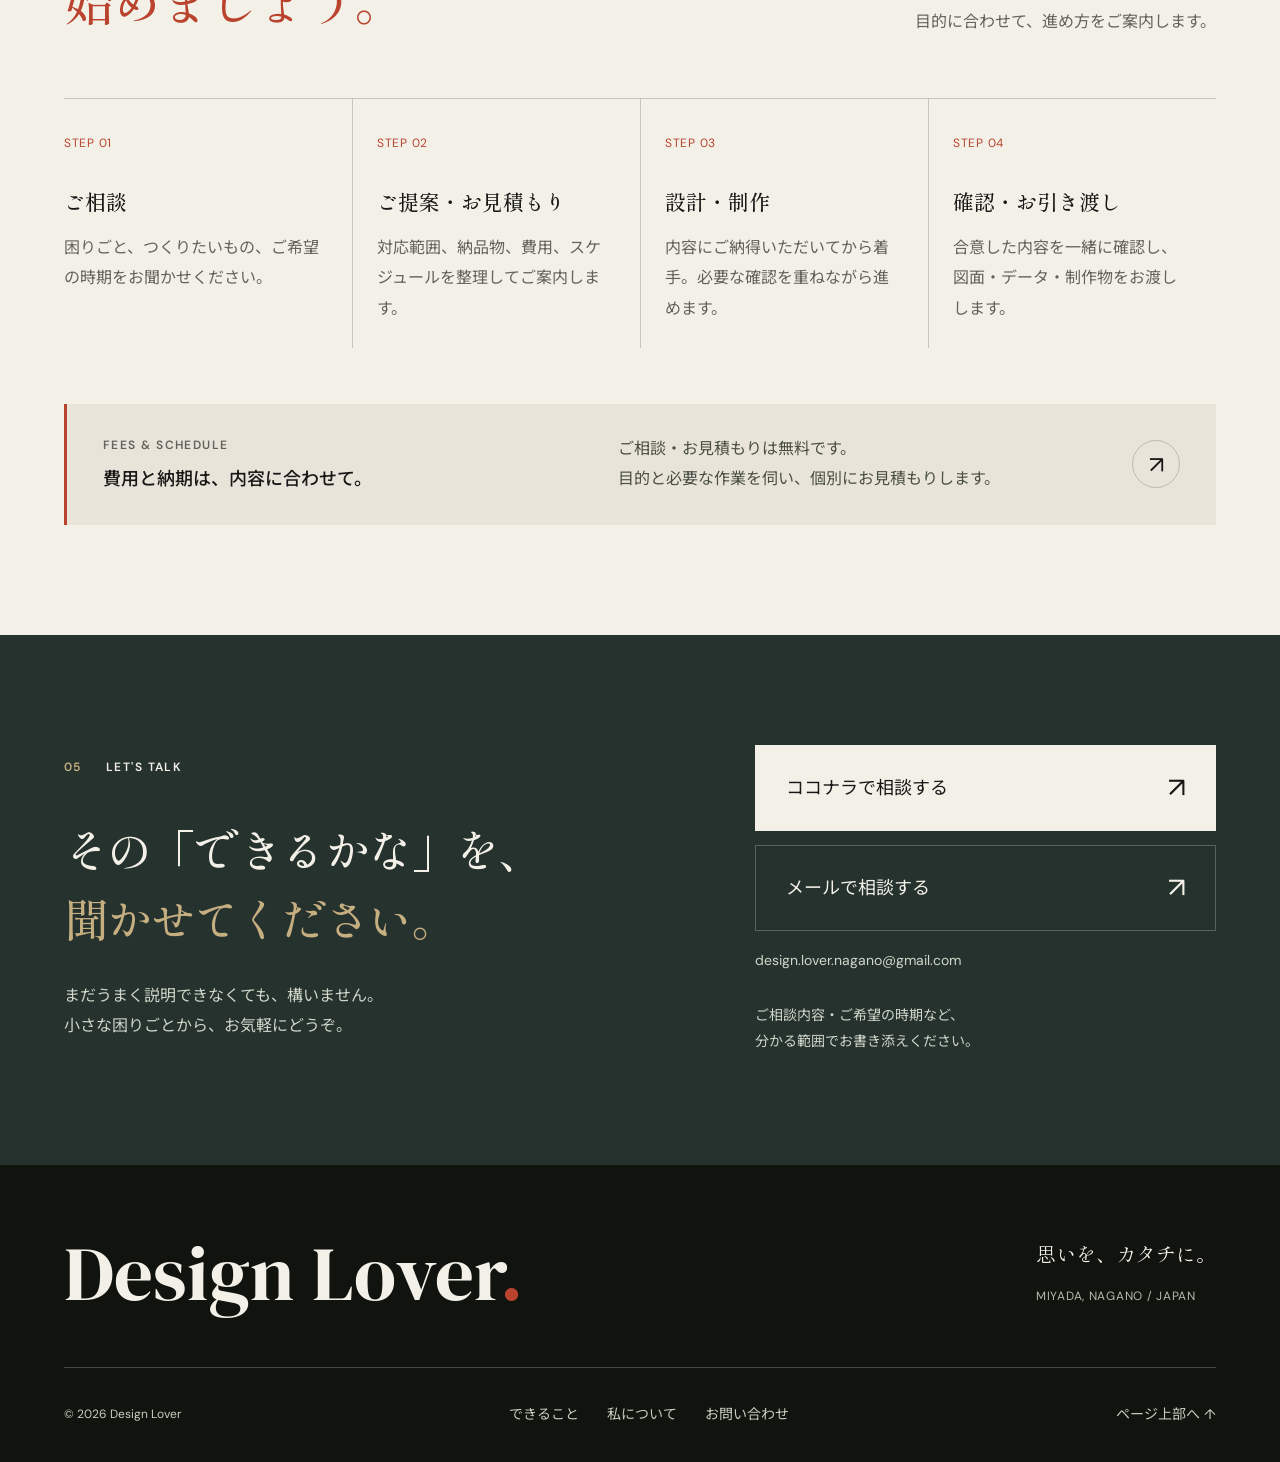
==== commit dde39288: "Publish site redesign and add Web制作 pricing page - Go live with the photo-hero redesign (index, styl" ====
--- a/index.html
+++ b/index.html
@@ -1,293 +1,186 @@
-﻿<!DOCTYPE html>
+<!DOCTYPE html>
 <html lang="ja">
 <head>
   <meta charset="UTF-8">
-  <meta name="viewport" content="width=device-width, initial-scale=1">
-  <meta name="description" content="長野の個人設計事務所 Design Lover。治具・装置設計、3Dプリンター造形、CAD業務で、つくりたいを実現します。">
-  <title>Design Lover | 長野の個人設計事務所</title>
+  <meta name="viewport" content="width=device-width, initial-scale=1, viewport-fit=cover">
+  <meta name="description" content="Design Loverは長野県宮田村を拠点に、治具・装置設計、3Dモデル・図面作成、3Dプリント、中小企業のAI導入を支援します。設計歴7年の現場感覚で、思いを実際に使えるカタチに。">
+  <meta name="theme-color" content="#171816">
+  <title>Design Lover | 思いを、カタチに。機械設計 × AI導入支援</title>
+  <link rel="icon" href="logo-mark-crop.png" type="image/png">
   <link rel="preconnect" href="https://fonts.googleapis.com">
   <link rel="preconnect" href="https://fonts.gstatic.com" crossorigin>
-  <link href="https://fonts.googleapis.com/css2?family=DM+Sans:wght@400;500;600&family=DM+Serif+Display:ital@0;1&family=Noto+Sans+JP:wght@400;500;600&family=Shippori+Mincho:wght@400;500;600&display=swap" rel="stylesheet">
-  <link rel="stylesheet" href="styles.css?v=20260723">
+  <link href="https://fonts.googleapis.com/css2?family=DM+Sans:wght@400;500;600&family=DM+Serif+Display:ital@0;1&family=Noto+Sans+JP:wght@400;500;600;700&family=Shippori+Mincho:wght@400;500;600&display=swap" rel="stylesheet">
+  <link rel="stylesheet" href="styles.css?v=20260907-mobile">
+  <script src="site.js?v=20260907-mobile" defer></script>
 </head>
-<body class="is-loading">
-  <div class="loader" id="loader" aria-hidden="true">
-    <div class="loader__mark"><img src="logo-mark-crop.png" alt="Design Lover"></div>
-    <p>DESIGN LOVER</p>
-    <div class="loader__line"><span></span></div>
-  </div>
-  <div class="cur-dot" id="curDot"></div>
-  <div class="cur-ring" id="curRing"></div>
-  <div class="scroll-track" id="scrollTrack"></div>
-
+<body>
+  <a class="skip-link" href="#main">本文へ移動</a>
   <header class="nav" id="nav">
     <a href="#hero" class="nav__logo" aria-label="Design Lover トップへ">
-      <img src="logo-mark-t.png" alt="" class="nav__logo-mark">
+      <img src="logo-mark-t.png" alt="" width="64" height="64" class="nav__logo-mark">
       <span class="nav__logo-word">DESIGN<br>LOVER</span>
     </a>
     <nav class="nav__links" id="navLinks" aria-label="メインナビゲーション">
-      <a href="#about"><span>01</span> 私たちについて</a>
-      <a href="#work"><span>02</span> できること</a>
-      <a href="#pricing"><span>03</span> 料金</a>
-      <a href="#contact" class="nav__contact">相談する</a>
+      <a href="#services">できること</a>
+      <a href="#about">Design Loverについて</a>
+      <a href="#process">ご依頼の流れ</a>
+      <a href="#contact" class="nav__contact">相談する <span aria-hidden="true">↗</span></a>
     </nav>
-    <button class="nav__burger" id="burger" type="button" aria-label="メニューを開く" aria-expanded="false"><span></span><span></span></button>
+    <button class="nav__burger" id="burger" type="button" aria-label="メニューを開く" aria-expanded="false" aria-controls="navLinks" hidden>
+      <span></span><span></span>
+    </button>
   </header>
 
-  <main>
-    <section class="hero" id="hero">
-      <div class="hero__media" aria-hidden="true"><img src="hero-engineering.png" alt=""></div>
+  <main id="main">
+    <section class="hero" id="hero" aria-labelledby="heroTitle">
+      <div class="hero__media" aria-hidden="true"><img src="hero-engineering.png" alt="" fetchpriority="high"></div>
       <div class="hero__shade" aria-hidden="true"></div>
-      <div class="hero__rail" aria-hidden="true"><span>35.658°N</span><span>NAGANO / JAPAN</span><span>137.900°E</span></div>
       <div class="hero__content">
-        <p class="hero__kicker">MECHANICAL DESIGN STUDIO / NAGANO</p>
-        <h1 class="hero__title"><span>設計の力で、</span><span><em>現場を前へ。</em></span></h1>
-        <div class="hero__bottom">
-          <p class="hero__lead">機械設計も、Web制作も、業務自動化も。<br>思いを、実際に使えるカタチにします。</p>
-          <a href="#contact" class="circle-link" data-magnetic><span>無料で<br>相談する</span><span class="circle-link__arrow">↗</span></a>
-        </div>
+        <p class="eyebrow hero__kicker"><span class="status-dot" aria-hidden="true"></span> MECHANICAL DESIGN × AI</p>
+        <h1 class="hero__title" id="heroTitle"><span>思いを、</span><br><span>カタチに。</span></h1>
+        <p class="hero__lead">つくりたいものがある。変えたい仕事がある。<br>設計の力と AI で、その一歩をともに。</p>
+        <a href="#services" class="text-link hero__link">Design Loverにできること <span aria-hidden="true">↓</span></a>
       </div>
-      <div class="hero__brand" aria-hidden="true">DESIGN LOVER</div>
-      <a href="#intro" class="hero__scroll">SCROLL <span></span></a>
+      <div class="hero__location"><span class="eyebrow">BASED IN NAGANO, JAPAN</span><span>長野県・宮田村から</span></div>
+      <div class="hero__footer">
+        <p>現場を知る設計者が、<br>あなたの「困った」に向き合います。</p>
+        <a href="#contact" class="circle-link"><span>まずは<br>相談する</span><span class="circle-link__arrow" aria-hidden="true">↗</span></a>
+      </div>
+      <span class="hero__brand" aria-hidden="true">Design Lover</span>
     </section>
 
-    <section class="intro" id="intro">
-      <p class="intro__label reveal-up">OUR APPROACH</p>
-      <div class="intro__copy reveal-up"><p>機械も、業務も、</p><p>使う人まで考える。</p></div>
-      <p class="intro__body reveal-up">機械設計で培ったのは、条件を整理し、動くものに落とし込む力。この考え方を、Web制作やAI導入、業務自動化にも活かしています。</p>
-    </section>
+    <div class="expertise-bar" aria-label="専門分野と活動拠点">
+      <p><span class="expertise-bar__label">EXPERIENCE</span><span class="expertise-bar__value">機械設計歴 <strong>7</strong> 年</span></p>
+      <p><span class="expertise-bar__label">SPECIALTY</span><span class="expertise-bar__value">治具・装置設計</span></p>
+      <p><span class="expertise-bar__label">APPROACH</span><span class="expertise-bar__value">現場の視点 × AI活用</span></p>
+    </div>
 
-    <div class="marquee" aria-hidden="true"><div class="marquee__track"><span>PRECISION INTO FORM</span><i>✳</i><span>PRECISION INTO FORM</span><i>✳</i><span>PRECISION INTO FORM</span><i>✳</i><span>PRECISION INTO FORM</span><i>✳</i></div></div>
-
-    <section class="about section" id="about">
-      <div class="section-index reveal-up"><span>01</span><span>ABOUT</span></div>
-      <div class="about__grid">
-        <div class="about__visual reveal-up">
-          <figure class="about__photo"><img src="about-photo.jpg" alt="Design Loverの設計デスク"></figure>
-          <p class="about__caption">WORKSPACE / NAGANO / JAPAN</p>
-        </div>
-        <div class="about__content">
-          <p class="about__role reveal-up">MECHANICAL DESIGNER × AI CONSULTANT</p>
-          <h2 class="about__title reveal-up">設計とは、<br>問いに答えを<br><em>刻む仕事だ。</em></h2>
-          <p class="about__body reveal-up">Design Loverは、長野を拠点に活動する「機械設計者 × AIコンサルタント」です。治具設計を専門に、装置設計・図面・3Dモデルを手がけてきました。現在はその現場感覚を活かし、AI導入支援やWebサイト制作、業務自動化にも取り組んでいます。</p>
-          <p class="about__body reveal-up">大きな組織より小さく動ける。だからこそ、あなたの課題に直接向き合えます。</p>
-          <div class="about__stats reveal-up">
-            <div><strong data-counter="50" data-suffix="+">0</strong><span>対応実績</span></div>
-            <div><strong data-counter="7" data-suffix="yr">0</strong><span>設計経験</span></div>
-            <div><strong data-counter="3" data-suffix="day">0</strong><span>最短納期</span></div>
-          </div>
-        </div>
-      </div>
-      <figure class="about__drawing reveal-up"><img src="about-drafting.jpg" alt="ドラフター上で治具のアイソメ組図を検討している様子"><figcaption>DESIGN PROCESS / DRAFTING &amp; CAD / NAGANO</figcaption></figure>
-    </section>
-
-    <section class="work section" id="work">
-      <div class="work__head">
-        <div class="section-index section-index--light reveal-up"><span>02</span><span>SERVICES</span></div>
-        <h2 class="work__headline reveal-up">設計から試作まで、<br><em>ひとつながりで。</em></h2>
-      </div>
-      <article class="service reveal-up">
-        <div class="service__meta"><span>01</span><span>JIG &amp; DEVICE</span></div>
-        <div class="service__visual"><img src="service-jig.jpg" alt="CADモデルを確認しながら設計された検査治具"></div>
-        <div class="service__content"><h3>治具・装置設計</h3><p>検査治具、組立治具、省力化装置など。製造ラインの課題を構造から解決します。要件定義からCAD図面・3Dモデルまで一気通貫で対応します。</p></div>
-      </article>
-      <article class="service service--reverse reveal-up">
-        <div class="service__meta"><span>02</span><span>3D PRINT</span></div>
-        <div class="service__visual"><img src="service-3d-print.jpg" alt="3Dプリンターで機能部品を造形している様子"></div>
-        <div class="service__content"><h3>3Dプリンター造形</h3><p>スケッチや仕様書から3Dデータを起こし、試作品をお届けします。最短3日。アイデアを手で触れ、確かめられるカタチにします。</p></div>
-      </article>
-      <article class="service reveal-up">
-        <div class="service__meta"><span>03</span><span>CAD OPERATION</span></div>
-        <div class="service__visual"><img src="service-cad.jpg" alt="3D CADモデルと製作図を作成する設計デスク"></div>
-        <div class="service__content"><h3>CADオペレーティング</h3><p>SolidWorks・AutoCAD・Fusion 360に対応。手書き図面のCAD化、既存データの修正・整備、フォーマット変換などを承ります。</p></div>
-      </article>
-    </section>
-
-    <section class="digital section" id="digital">
-      <div class="digital__media" aria-hidden="true"><img src="digital-studio.png" alt=""></div>
-      <div class="digital__shade" aria-hidden="true"></div>
-      <div class="digital__inner">
-        <div class="section-index section-index--light reveal-up"><span>03</span><span>AI / WEB / AUTOMATION</span></div>
-        <p class="digital__kicker reveal-up">MECHANICAL DESIGN × AI</p>
-        <h2 class="digital__title reveal-up">図面だけでなく、<br><em>業務の流れも設計する。</em></h2>
-        <p class="digital__lead reveal-up">AIは、入れただけでは役に立ちません。現場で何に困っているかを聞き、使う人が迷わない形まで落とし込む。機械設計で続けてきた仕事と、考え方は同じです。</p>
-        <div class="digital__services">
-          <article class="digital-service reveal-up">
-            <div><span>01</span><p>WEB DESIGN</p></div>
-            <h3>AIを活用した<br>Webサイト制作</h3>
-            <p>事業の強みと言葉を整理し、AIと協働して制作します。見た目だけで終わらせず、問い合わせまでの流れを組み立てます。</p>
-          </article>
-          <article class="digital-service reveal-up">
-            <div><span>02</span><p>AI SUPPORT</p></div>
-            <h3>中小企業向け<br>AI導入支援</h3>
-            <p>何から試すか。どの情報を扱うか。経営者・管理職の方と、実務で無理なく使える範囲から一緒に決めていきます。</p>
-          </article>
-          <article class="digital-service reveal-up">
-            <div><span>03</span><p>AUTOMATION</p></div>
-            <h3>GAS・クラウドコード<br>業務自動化</h3>
-            <p>表計算や定型連絡などを自動化。画面共有で作る過程も見せるため、完成後がブラックボックスになりません。</p>
-          </article>
+    <section class="intro section">
+      <p class="section-label"><span>01</span> PHILOSOPHY</p>
+      <div class="intro__grid">
+        <h2>つくる、その先の<br><em>「役に立つ」まで。</em></h2>
+        <div class="intro__copy">
+          <p>図面ができたら終わり。ツールを入れたら終わり。<br class="desktop-break">それでは、現場の困りごとは解決しない。</p>
+          <p>誰が、どこで、どう使うのか。<br>機械設計で大切にしてきた視点を、AIの活用にも。<br>本当に必要なものを、一緒に考えるところから始めます。</p>
         </div>
       </div>
     </section>
-    <section class="process section" id="process">
-      <div class="section-index reveal-up"><span>04</span><span>PROCESS</span></div>
-      <div class="process__top"><h2 class="process__title reveal-up">相談から完成まで、<br>一貫して向き合います。</h2><p class="process__lead reveal-up">言葉になっていない課題でも構いません。目的と使われ方を整理し、最適な進め方をご提案します。</p></div>
-      <ol class="process__list">
-        <li class="reveal-up"><span>01</span><strong>聞く</strong><p>課題・用途・条件を整理</p></li>
-        <li class="reveal-up"><span>02</span><strong>考える</strong><p>構造と実現方法を検討</p></li>
-        <li class="reveal-up"><span>03</span><strong>設計する</strong><p>図面と3Dモデルを作成</p></li>
-        <li class="reveal-up"><span>04</span><strong>カタチにする</strong><p>試作・検証・納品まで</p></li>
-      </ol>
-    </section>
 
-    <section class="pricing section" id="pricing">
-      <div class="section-index section-index--light reveal-up"><span>05</span><span>PRICING</span></div>
-      <div class="pricing__heading"><h2 class="pricing__title reveal-up">まずは、<br><em>話すところから。</em></h2><p class="pricing__intro reveal-up">見積もり・相談は無料です。内容や規模に合わせて、無理のない依頼方法をご案内します。</p></div>
-      <div class="pricing__list">
-        <article class="price-row reveal-up"><span class="price-row__num">01</span><div><p class="price-row__en">SPOT</p><h3>スポット相談</h3></div><p>初回相談、小さな修正、短時間のCAD作業など。「これ、できる？」から始められます。</p><strong>¥5,000<small>/h〜</small></strong></article>
-        <article class="price-row price-row--accent reveal-up"><span class="price-row__num">02</span><div><p class="price-row__en">PROJECT</p><h3>案件ごとの依頼</h3></div><p>治具・装置設計、3Dプリンター造形、CADデータ作成。内容に応じて個別にお見積もりします。</p><strong>お見積もり</strong></article>
-        <article class="price-row reveal-up"><span class="price-row__num">03</span><div><p class="price-row__en">RETAINER</p><h3>継続サポート</h3></div><p>設計リソースが足りない企業向け。月単位で設計業務を支援し、優先して対応します。</p><strong>¥30,000<small>/月〜</small></strong></article>
-        <article class="price-row reveal-up"><span class="price-row__num">04</span><div><p class="price-row__en">DIGITAL</p><h3>AI・Web・自動化</h3></div><p>Webサイト制作、AI導入支援、GAS・クラウドコードによる業務自動化。内容を伺って進め方をご提案します。</p><strong>お見積もり</strong></article>
+    <section class="services section" id="services" aria-labelledby="servicesTitle">
+      <div class="section-heading">
+        <div>
+          <p class="section-label"><span>02</span> WHAT I DO</p>
+          <h2 id="servicesTitle">ものづくりと、<br><em>仕事づくり。</em></h2>
+        </div>
+        <p class="section-heading__lead">設計の手が足りない企業の方も、<br>アイデアを実物にしたい個人の方も。<br>必要なところから、お手伝いします。</p>
       </div>
-      <p class="pricing__tax">※価格は税抜き表示。内容により変動します。</p>
-    </section>
+      <div class="service-category" id="work">
+        <p class="eyebrow">01 / ENGINEERING</p><h3>つくりたい、を動かす。</h3><span>機械設計・試作</span>
+      </div>
+      <div class="service-grid">
+        <article class="service-card">
+          <div class="service-card__image"><img src="service-jig.jpg" alt="治具とCADモデルのイメージ" loading="lazy" decoding="async"></div>
+          <div class="service-card__title"><span>01</span><h4>治具・装置設計</h4></div>
+          <p>作業を支える治具や装置を、用途や現場の条件から設計。設計者の手が足りない場面を支えます。</p>
+          <ul class="tags" aria-label="対応内容"><li>治具設計</li><li>装置設計</li><li>仕様の整理</li></ul>
+        </article>
+        <article class="service-card">
+          <div class="service-card__image"><img src="service-cad.jpg" alt="3Dモデルと製作図のイメージ" loading="lazy" decoding="async"></div>
+          <div class="service-card__title"><span>02</span><h4>3Dモデル・図面作成</h4></div>
+          <p>頭の中のイメージやスケッチを、検討できる3Dモデルや図面に。形状を整理する段階からご相談いただけます。</p>
+          <ul class="tags" aria-label="対応内容"><li>3Dモデリング</li><li>図面作成</li><li>データ修正</li></ul>
+        </article>
+        <article class="service-card">
+          <div class="service-card__image"><img src="service-3d-print.jpg" alt="3Dプリンターで部品を造形するイメージ" loading="lazy" decoding="async"></div>
+          <div class="service-card__title"><span>03</span><h4>3Dプリント・試作</h4></div>
+          <p>画面の中のアイデアを、手で触れて確かめられる形へ。形状や使い勝手を確認し、次の設計につなげます。</p>
+          <ul class="tags" aria-label="対応内容"><li>試作品</li><li>形状の確認</li><li>設計との連携</li></ul>
+        </article>
+      </div>
+      <p class="image-note">掲載画像はサービスのイメージです。</p>
 
-    <section class="voices section" id="voices">
-      <div class="section-index reveal-up"><span>06</span><span>VOICES</span></div>
-      <h2 class="voices__title reveal-up">仕事の答えは、<br><em>使う人の声にある。</em></h2>
-      <div class="voices__list">
-        <blockquote class="voice reveal-up"><p>設計者の退職直後に依頼しました。品質が高く、工場からも太鼓判。頼れる外部の設計者ができた感覚です。</p><footer><span>M.T.</span><span>製造業・30名</span></footer></blockquote>
-        <blockquote class="voice reveal-up"><p>スケッチを送ったら3日で試作品が届いた。思っていたより遥かに精度が高くて驚きました。</p><footer><span>K.S.</span><span>個人・DIYクリエイター</span></footer></blockquote>
-        <blockquote class="voice reveal-up"><p>古い図面の整備とデータ変換をまとめて依頼。専門的な内容でも確認を挟みながら丁寧に進めてもらえました。</p><footer><span>A.N.</span><span>機械部品メーカー・15名</span></footer></blockquote>
+      <div class="digital" id="digital">
+        <div class="digital__intro">
+          <p class="eyebrow">02 / AI & DIGITAL</p>
+          <h3>いつもの仕事に、<br><em>新しいやり方を。</em></h3>
+          <p>「AIを使ってみたい。でも何から？」<br>そんな経営者・管理職の方へ。日々の業務を伺い、実務で使える方法を一緒に探します。</p>
+          <a href="#contact" class="text-link">AI活用について相談する <span aria-hidden="true">↗</span></a>
+        </div>
+        <div class="digital__list">
+          <article><span class="digital__number">01</span><div><h4>AI導入・活用支援</h4><p>困っている作業を整理し、AIに任せる範囲と、人が確認するポイントから考えます。</p></div></article>
+          <article><span class="digital__number">02</span><div><h4>AIを活用したWeb制作</h4><p>事業の強みを言葉にし、伝わるページへ。AIと協働して、情報と問い合わせの流れを組み立てます。</p><a href="web-pricing.html" class="text-link digital__link">Web制作の料金を見る <span aria-hidden="true">↗</span></a></div></article>
+          <article><span class="digital__number">03</span><div><h4>GASによる業務自動化 <span class="badge">準備中</span></h4><p>スプレッドシートなどの定型作業を対象に、作る過程も共有する支援を準備しています。</p></div></article>
+        </div>
       </div>
     </section>
 
-    <section class="contact section" id="contact">
+    <section class="about section" id="about" aria-labelledby="aboutTitle">
+      <div class="about__visual">
+        <img src="about-photo.jpg" alt="設計デスクのイメージ" loading="lazy" decoding="async">
+        <p class="image-note">WORKSPACE IMAGE / DESIGN LOVER</p>
+        <div class="about__signature">Design Lover<span>Mechanical Designer & AI Consultant</span></div>
+      </div>
+      <div class="about__content">
+        <p class="section-label"><span>03</span> ABOUT</p>
+        <h2 id="aboutTitle">困ったときに、<br><em>思い出す存在へ。</em></h2>
+        <p>長野県上伊那郡宮田村を拠点に活動する、機械設計者 × AIコンサルタントです。設計歴は7年。治具設計を専門に、装置設計、図面作成、3Dモデリングに携わってきました。</p>
+        <p>「困っている中小企業の支えになりたい」。その思いが、Design Loverの出発点です。必要なものを見極めて、実際に使える形で届けることを大切にしています。</p>
+        <dl class="profile-details">
+          <div><dt>拠点</dt><dd>長野県上伊那郡宮田村</dd></div>
+          <div><dt>専門</dt><dd>治具設計・機械設計</dd></div>
+          <div><dt>大切にすること</dt><dd>使う人の視点、誠実な提案</dd></div>
+        </dl>
+      </div>
+    </section>
+
+    <section class="principles section" aria-labelledby="principlesTitle">
+      <div class="principles__heading"><p class="eyebrow">MY COMMITMENT</p><h2 id="principlesTitle">小さな約束を、<br>大切に。</h2></div>
+      <div class="principles__list">
+        <article><span>01</span><h3>まず、困りごとを聞く。</h3><p>仕様が固まっていなくても大丈夫。何に困っているか、何ができるとうれしいか。そこから整理します。</p></article>
+        <article><span>02</span><h3>必要なものだけを提案する。</h3><p>つくる前に、もっと簡単な方法がないかを考える。目的に合わないものを、おすすめしません。</p></article>
+        <article><span>03</span><h3>できることを、誠実に。</h3><p>対応できる範囲を明確にし、難しいことは率直にお伝えする。安心して相談できる関係を目指します。</p></article>
+      </div>
+    </section>
+
+    <section class="process section" id="process" aria-labelledby="processTitle">
+      <div class="section-heading">
+        <div><p class="section-label"><span>04</span> HOW WE WORK</p><h2 id="processTitle">話すところから、<br><em>始めましょう。</em></h2></div>
+        <p class="section-heading__lead">図面1枚の相談から、業務の見直しまで。<br>目的に合わせて、進め方をご案内します。</p>
+      </div>
+      <ol class="process__list">
+        <li><span>STEP 01</span><h3>ご相談</h3><p>困りごと、つくりたいもの、ご希望の時期をお聞かせください。</p></li>
+        <li><span>STEP 02</span><h3>ご提案・お見積もり</h3><p>対応範囲、納品物、費用、スケジュールを整理してご案内します。</p></li>
+        <li><span>STEP 03</span><h3>設計・制作</h3><p>内容にご納得いただいてから着手。必要な確認を重ねながら進めます。</p></li>
+        <li><span>STEP 04</span><h3>確認・お引き渡し</h3><p>合意した内容を一緒に確認し、図面・データ・制作物をお渡しします。</p></li>
+      </ol>
+      <div class="estimate" id="pricing">
+        <div><p class="eyebrow">FEES & SCHEDULE</p><h3>費用と納期は、内容に合わせて。</h3></div>
+        <p>ご相談・お見積もりは無料です。<br>目的と必要な作業を伺い、個別にお見積もりします。</p>
+        <a href="#contact" aria-label="費用と納期を相談する"><span aria-hidden="true">↗</span></a>
+      </div>
+    </section>
+
+    <section class="contact section" id="contact" aria-labelledby="contactTitle">
       <div class="contact__header">
-        <div class="section-index section-index--light reveal-up"><span>07</span><span>CONTACT</span></div>
-        <h2 class="contact__title reveal-up">あなたの課題を、<br><em>聞かせてください。</em></h2>
-        <p class="contact__lead reveal-up">まだ仕様が決まっていなくても大丈夫です。<br>小さな相談から、お気軽にご連絡ください。</p>
+        <p class="section-label"><span>05</span> LET'S TALK</p>
+        <h2 id="contactTitle">その「できるかな」を、<br><em>聞かせてください。</em></h2>
+        <p>まだうまく説明できなくても、構いません。<br>小さな困りごとから、お気軽にどうぞ。</p>
       </div>
-      <div class="contact__cta reveal-up">
-        <a class="contact__mail" id="contactEmail" data-user="design.lover.nagano" data-domain="gmail.com" aria-label="メールで問い合わせる">
-          <span class="contact__mail-head">
-            <svg width="20" height="20" viewBox="0 0 16 16" fill="none" aria-hidden="true"><rect x="1" y="3" width="14" height="10" rx="1" stroke="currentColor" stroke-width="1.1"/><path d="M1.5 4l6.5 5 6.5-5" stroke="currentColor" stroke-width="1.1" stroke-linecap="round"/></svg>
-            <span>メールでお問い合わせ</span>
-          </span>
-          <span class="contact__email-text contact__mail-addr">メールアドレスを表示</span>
-          <span class="contact__mail-arrow" aria-hidden="true">↗</span>
+      <div class="contact__action">
+        <a class="contact__platform" href="https://coconala.com/users/4790717" target="_blank" rel="noopener noreferrer" aria-label="ココナラで相談する（新しいタブで開きます）"><span>ココナラで相談する</span><span aria-hidden="true">↗</span></a>
+        <a class="contact__mail" href="mailto:design.lover.nagano@gmail.com?subject=Design%20Lover%20%E3%81%B8%E3%81%AE%E3%81%8A%E5%95%8F%E3%81%84%E5%90%88%E3%82%8F%E3%81%9B">
+          <span>メールで相談する</span><span aria-hidden="true">↗</span>
         </a>
-        <p class="contact__note">NAGANO, JAPAN　—　通常24時間以内に返信します</p>
+        <p class="contact__address">design.lover.nagano@gmail.com</p>
+        <p class="contact__hint">ご相談内容・ご希望の時期など、<br>分かる範囲でお書き添えください。</p>
       </div>
     </section>
   </main>
 
   <footer class="footer">
-    <div class="footer__top"><p>思いを、<br><em>カタチに。</em></p><div class="footer__brand">DESIGN LOVER</div></div>
-    <div class="footer__bottom"><p>© 2026 DESIGN LOVER</p><nav aria-label="フッターナビ"><a href="#about">ABOUT</a><a href="#work">SERVICES</a><a href="#pricing">PRICING</a><a href="#contact">CONTACT</a></nav><a href="#hero">BACK TO TOP ↑</a></div>
+    <div class="footer__top"><a href="#hero" class="footer__brand" aria-label="Design Lover トップへ">Design Lover<span aria-hidden="true">.</span></a><p>思いを、カタチに。<br><span>MIYADA, NAGANO / JAPAN</span></p></div>
+    <div class="footer__bottom"><p>© 2026 Design Lover</p><nav aria-label="フッターナビゲーション"><a href="#services">できること</a><a href="#about">私について</a><a href="#contact">お問い合わせ</a></nav><a href="#hero">ページ上部へ ↑</a></div>
   </footer>
-
-  <script>
-  (() => {
-    'use strict';
-    const loader = document.getElementById('loader');
-    const hero = document.getElementById('hero');
-    let loaded = false;
-    const finishLoading = () => {
-      if (loaded) return;
-      loaded = true;
-      loader.classList.add('done');
-      document.body.classList.remove('is-loading');
-      requestAnimationFrame(() => hero.classList.add('animated'));
-    };
-    window.addEventListener('load', () => setTimeout(finishLoading, 900), { once: true });
-    setTimeout(finishLoading, 2500);
-
-    const nav = document.getElementById('nav');
-    const progress = document.getElementById('scrollTrack');
-    const heroMedia = document.querySelector('.hero__media img');
-    const onScroll = () => {
-      const y = window.scrollY;
-      nav.classList.toggle('nav--scrolled', y > 60);
-      const max = document.documentElement.scrollHeight - window.innerHeight;
-      progress.style.width = `${max > 0 ? y / max * 100 : 0}%`;
-      if (heroMedia && y < window.innerHeight) heroMedia.style.transform = `scale(1.06) translateY(${y * .06}px)`;
-    };
-    window.addEventListener('scroll', onScroll, { passive: true });
-    onScroll();
-
-    const burger = document.getElementById('burger');
-    const navLinks = document.getElementById('navLinks');
-    burger.addEventListener('click', () => {
-      const open = navLinks.classList.toggle('nav__links--open');
-      burger.classList.toggle('nav__burger--open', open);
-      burger.setAttribute('aria-expanded', String(open));
-    });
-    navLinks.querySelectorAll('a').forEach(link => link.addEventListener('click', () => {
-      navLinks.classList.remove('nav__links--open');
-      burger.classList.remove('nav__burger--open');
-      burger.setAttribute('aria-expanded', 'false');
-    }));
-
-    const revealObserver = new IntersectionObserver(entries => entries.forEach(entry => {
-      if (!entry.isIntersecting) return;
-      entry.target.classList.add('visible');
-      revealObserver.unobserve(entry.target);
-    }), { threshold: .12, rootMargin: '0px 0px -6% 0px' });
-    document.querySelectorAll('.reveal-up').forEach(el => revealObserver.observe(el));
-
-    const counterObserver = new IntersectionObserver(entries => entries.forEach(entry => {
-      if (!entry.isIntersecting) return;
-      const el = entry.target;
-      const target = Number(el.dataset.counter);
-      const suffix = el.dataset.suffix || '';
-      const start = performance.now();
-      const tick = now => {
-        const p = Math.min((now - start) / 1100, 1);
-        el.textContent = `${Math.round(target * (1 - Math.pow(1 - p, 3)))}${suffix}`;
-        if (p < 1) requestAnimationFrame(tick);
-      };
-      requestAnimationFrame(tick);
-      counterObserver.unobserve(el);
-    }), { threshold: .5 });
-    document.querySelectorAll('[data-counter]').forEach(el => counterObserver.observe(el));
-
-    const dot = document.getElementById('curDot');
-    const ring = document.getElementById('curRing');
-    let mx = -100, my = -100, rx = -100, ry = -100;
-    document.addEventListener('mousemove', e => {
-      mx = e.clientX; my = e.clientY;
-      dot.style.left = `${mx}px`; dot.style.top = `${my}px`;
-    });
-    const follow = () => {
-      rx += (mx - rx) * .14; ry += (my - ry) * .14;
-      ring.style.left = `${rx}px`; ring.style.top = `${ry}px`;
-      requestAnimationFrame(follow);
-    };
-    if (matchMedia('(hover: hover)').matches) follow();
-    document.querySelectorAll('a, button, input, select, textarea').forEach(el => {
-      el.addEventListener('mouseenter', () => document.body.classList.add('cursor-hover'));
-      el.addEventListener('mouseleave', () => document.body.classList.remove('cursor-hover'));
-    });
-
-    document.querySelectorAll('[data-magnetic]').forEach(el => {
-      el.addEventListener('mousemove', e => {
-        const rect = el.getBoundingClientRect();
-        el.style.transform = `translate(${(e.clientX - rect.left - rect.width / 2) * .16}px, ${(e.clientY - rect.top - rect.height / 2) * .16}px)`;
-      });
-      el.addEventListener('mouseleave', () => { el.style.transform = ''; });
-    });
-
-    // メールアドレスをbotに拾われないようJSで組み立てる
-    const emailEl = document.getElementById('contactEmail');
-    if (emailEl) {
-      const addr = emailEl.dataset.user + '@' + emailEl.dataset.domain;
-      emailEl.href = 'mailto:' + addr + '?subject=' + encodeURIComponent('Design Lover へのお問い合わせ');
-      emailEl.querySelector('.contact__email-text').textContent = addr;
-    }
-  })();
-  </script>
 </body>
 </html>
 
--- a/styles.css
+++ b/styles.css
@@ -1,356 +1,359 @@
-﻿:root{
-  --paper:#f3f0e8;
-  --paper-2:#e8e4da;
-  --ink:#171816;
-  --ink-2:#242622;
-  --signal:#d44d35;
-  --brass:#b9a06e;
-  --green:#26322e;
-  --muted:#73736d;
-  --line:rgba(23,24,22,.18);
-  --line-light:rgba(243,240,232,.22);
-  --serif:'Shippori Mincho','Yu Mincho',serif;
-  --display:'DM Serif Display',Georgia,serif;
-  --sans:'DM Sans','Noto Sans JP',sans-serif;
-  --pad:72px;
-  --max:1440px;
-  --ease:cubic-bezier(.16,1,.3,1);
-}
-*{box-sizing:border-box;margin:0;padding:0}
-html{scroll-behavior:smooth}
-body{background:var(--paper);color:var(--ink);font-family:var(--sans);line-height:1.8;overflow-x:hidden;cursor:none}
-body.is-loading{overflow:hidden}
-a{color:inherit;text-decoration:none}
-img,svg{display:block;max-width:100%}
-button,input,select,textarea{font:inherit}
-button{border:0;background:none;color:inherit;cursor:none}
-ul,ol{list-style:none}
-::selection{background:var(--signal);color:#fff}
-.loader{position:fixed;inset:0;z-index:10000;display:grid;place-content:center;gap:24px;background:var(--ink);color:var(--paper);text-align:center;transition:opacity .7s var(--ease),visibility .7s}
-.loader.done{opacity:0;visibility:hidden;pointer-events:none}
-.loader__mark{position:relative;display:flex;width:134px;height:134px;margin:auto;padding:7px;background:linear-gradient(155deg,#fff 0%,#f4f0e7 100%);border:1px solid var(--brass);align-items:center;justify-content:center;box-shadow:0 24px 60px rgba(0,0,0,.5),0 6px 16px rgba(0,0,0,.3),inset 0 0 0 1px rgba(185,160,110,.28);animation:loaderMark .9s var(--ease) both}
-.loader__mark::before{content:'';position:absolute;inset:-12px;border:1px solid rgba(185,160,110,.4);pointer-events:none}
-.loader__mark::after{content:'';position:absolute;inset:-12px;pointer-events:none;background:
-  linear-gradient(var(--brass),var(--brass)) left top / 10px 1px no-repeat,
-  linear-gradient(var(--brass),var(--brass)) left top / 1px 10px no-repeat,
-  linear-gradient(var(--brass),var(--brass)) right top / 10px 1px no-repeat,
-  linear-gradient(var(--brass),var(--brass)) right top / 1px 10px no-repeat,
-  linear-gradient(var(--brass),var(--brass)) left bottom / 10px 1px no-repeat,
-  linear-gradient(var(--brass),var(--brass)) left bottom / 1px 10px no-repeat,
-  linear-gradient(var(--brass),var(--brass)) right bottom / 10px 1px no-repeat,
-  linear-gradient(var(--brass),var(--brass)) right bottom / 1px 10px no-repeat}
-.loader__mark img{width:100%;height:100%;object-fit:contain}
-@keyframes loaderMark{from{opacity:0;transform:translateY(10px)}to{opacity:1;transform:none}}
-.loader p{font-size:11px;font-weight:600;letter-spacing:.42em;color:var(--brass)}
-.loader__line{width:150px;height:1px;background:rgba(255,255,255,.12);overflow:hidden}
-.loader__line span{display:block;width:100%;height:100%;background:linear-gradient(90deg,rgba(185,160,110,.3),var(--brass));transform:translateX(-100%);animation:load 1.2s var(--ease) forwards}
-@keyframes load{to{transform:translateX(0)}}
-.cur-dot,.cur-ring{position:fixed;z-index:9998;left:-100px;top:-100px;pointer-events:none;transform:translate(-50%,-50%)}
-.cur-dot{width:8px;height:8px;border-radius:50%;background:#fff;mix-blend-mode:difference}
-.cur-ring{width:40px;height:40px;border:1px solid rgba(255,255,255,.65);border-radius:50%;mix-blend-mode:difference;transition:width .3s var(--ease),height .3s var(--ease)}
-body.cursor-hover .cur-ring{width:66px;height:66px}
-.scroll-track{position:fixed;z-index:9999;left:0;top:0;height:3px;width:0;background:var(--signal)}
-.nav{position:fixed;z-index:1000;left:0;right:0;top:0;height:94px;padding:0 var(--pad);display:flex;align-items:center;justify-content:space-between;color:#fff;transition:background .35s,color .35s,height .35s}
-.nav--scrolled{height:76px;background:rgba(243,240,232,.96);color:var(--ink);border-bottom:1px solid var(--line)}
-.nav__logo{display:flex;align-items:center;gap:12px;position:relative;z-index:2}
-.nav__logo-mark{width:auto;height:72px;filter:brightness(0) invert(1);transition:height .35s,filter .35s}
-.nav__logo-word{font-family:var(--display);font-size:20px;line-height:.82;color:#fff}
-.nav--scrolled .nav__logo-mark{filter:none}.nav--scrolled .nav__logo-word{color:var(--ink)}
-.nav--scrolled .nav__logo-mark{height:58px}
-.nav__links{display:flex;align-items:center;gap:36px}
-.nav__links a{font-size:12px;font-weight:600;display:flex;align-items:center;gap:8px}
-.nav__links a span{font-size:9px;color:var(--brass)}
-.nav__contact{border:1px solid currentColor;padding:10px 20px;transition:background .25s,color .25s}
-.nav__contact:hover{background:var(--signal);border-color:var(--signal);color:#fff}
-.nav__burger{display:none;width:42px;height:42px;padding:12px;position:relative;z-index:2}
-.nav__burger span{display:block;width:100%;height:1px;background:currentColor;transition:transform .3s}
-.nav__burger span+span{margin-top:7px}
-.hero{position:relative;height:92svh;min-height:680px;overflow:hidden;background:var(--ink);color:#fff}
-.hero__media,.hero__shade{position:absolute;inset:0}
-.hero__media img{width:100%;height:100%;object-fit:cover;transform:scale(1.06);transition:transform 1.8s var(--ease)}
-.hero__shade{background:rgba(9,11,10,.5)}
-.hero__shade::after{content:'';position:absolute;left:0;top:0;bottom:0;width:52%;background:rgba(8,10,9,.42)}
-.hero__rail{position:absolute;z-index:2;top:115px;left:var(--pad);display:flex;gap:20px;color:rgba(255,255,255,.66);font-size:10px;font-weight:600;writing-mode:vertical-rl}
-.hero__content{position:absolute;z-index:3;left:calc(var(--pad) + 54px);right:var(--pad);bottom:130px}
-.hero__kicker{font-size:12px;font-weight:600;color:var(--brass);margin-bottom:28px;opacity:0;transform:translateY(20px);transition:opacity .8s .2s,transform .8s var(--ease) .2s}
-.hero__title{font-family:var(--serif);font-size:116px;font-weight:500;line-height:1.08}
-.hero__title span{display:block;overflow:hidden}
-.hero__title span:nth-child(2){padding-left:130px}
-.hero__title em{font-weight:400;color:#fff;font-style:normal}
-.hero__title span{opacity:0;transform:translateY(70px);transition:opacity 1s,transform 1s var(--ease)}
-.hero__title span:nth-child(2){transition-delay:.12s}
-.hero.animated .hero__kicker,.hero.animated .hero__title span{opacity:1;transform:translateY(0)}
-.hero__bottom{display:flex;align-items:flex-end;justify-content:space-between;margin-top:34px;padding-left:135px}
-.hero__lead{font-family:var(--serif);font-size:17px;line-height:2;color:rgba(255,255,255,.82);opacity:0;transition:opacity .8s .55s}
-.hero.animated .hero__lead{opacity:1}
-.circle-link{width:138px;height:138px;border-radius:50%;display:flex;align-items:center;justify-content:center;position:relative;background:var(--signal);font-size:13px;font-weight:600;line-height:1.6;transition:background .3s,transform .3s var(--ease)}
-.circle-link:hover{background:#f0e7d6;color:var(--ink)}
-.circle-link__arrow{position:absolute;right:26px;top:20px;font-size:18px}
-.hero__brand{position:absolute;z-index:1;left:8px;bottom:-30px;font-family:var(--display);font-size:172px;line-height:.8;color:rgba(255,255,255,.1);white-space:nowrap}
-.hero__scroll{position:absolute;z-index:4;right:var(--pad);top:50%;display:flex;align-items:center;gap:14px;font-size:10px;writing-mode:vertical-rl}
-.hero__scroll span{display:block;width:1px;height:62px;background:rgba(255,255,255,.5)}
-.intro{min-height:78svh;padding:140px var(--pad);display:grid;grid-template-columns:180px 1fr 340px;gap:40px;align-items:center;max-width:var(--max);margin:auto}
-.intro__label,.section-index{font-size:11px;font-weight:600}
-.intro__copy{font-family:var(--serif);font-size:64px;line-height:1.5}
-.intro__copy p:nth-child(2){padding-left:100px;color:var(--signal)}
-.intro__body{font-family:var(--serif);font-size:16px;line-height:2.2}
-.marquee{overflow:hidden;border-top:1px solid var(--line);border-bottom:1px solid var(--line);padding:18px 0;background:var(--signal);color:#fff}
-.marquee__track{display:flex;align-items:center;gap:32px;width:max-content;animation:marquee 28s linear infinite}
-.marquee span{font-family:var(--display);font-size:68px;white-space:nowrap}
-.marquee i{font-style:normal;font-size:30px;color:var(--ink)}
-@keyframes marquee{to{transform:translateX(-50%)}}
-.section{padding:140px var(--pad);scroll-margin-top:76px}
-.section-index{display:flex;justify-content:space-between;align-items:center;border-top:1px solid var(--line);padding-top:14px;margin-bottom:90px}
-.section-index span:first-child{color:var(--signal)}
-.section-index--light{border-color:var(--line-light);color:rgba(255,255,255,.7)}
-.about{max-width:var(--max);margin:auto}
-.about__grid{display:grid;grid-template-columns:minmax(0,1.05fr) minmax(420px,.95fr);gap:9%;align-items:start}
-.about__photo{aspect-ratio:4/5;overflow:hidden}
-.about__photo img{width:100%;height:100%;object-fit:cover;transition:transform 1s var(--ease)}
-.about__photo:hover img{transform:scale(1.025)}
-.about__caption{margin-top:12px;font-size:10px;font-weight:600;color:var(--muted)}
-.about__content{padding-top:40px}.about__role{font-size:10px;font-weight:600;color:var(--signal);margin-bottom:24px}
-.about__title{font-family:var(--serif);font-size:64px;font-weight:500;line-height:1.45;margin-bottom:52px}
-.about__title em{font-style:normal;color:var(--signal)}
-.about__body{font-family:var(--serif);font-size:16px;line-height:2.25;max-width:610px}
-.about__body+.about__body{margin-top:24px}
-.about__stats{display:grid;grid-template-columns:repeat(3,1fr);margin-top:55px;border-top:1px solid var(--line);border-bottom:1px solid var(--line)}
-.about__stats div{padding:22px 10px 18px 0}
-.about__stats div+div{border-left:1px solid var(--line);padding-left:20px}
-.about__stats strong{display:block;font-family:var(--display);font-size:44px;font-weight:400}
-.about__stats span{font-size:11px;color:var(--muted)}
-.about__drawing{margin-top:110px;border-top:1px solid var(--line);border-bottom:1px solid var(--line);padding:18px 0;background:transparent}
-.about__drawing img{width:100%;aspect-ratio:16/9;object-fit:cover}
-.about__drawing figcaption{border-top:1px solid var(--line);margin-top:18px;padding-top:10px;font-size:10px;font-weight:600;color:var(--muted)}
-.work{background:var(--ink);color:var(--paper)}
-.work__head,.service{max-width:var(--max);margin-left:auto;margin-right:auto}
-.work__headline{font-family:var(--serif);font-size:76px;font-weight:500;line-height:1.35;margin-bottom:120px}
-.work__headline em{font-style:normal;color:var(--brass)}
-.service{display:grid;grid-template-columns:140px minmax(340px,.9fr) minmax(420px,1.1fr);gap:54px;align-items:center;padding:70px 0;border-top:1px solid var(--line-light)}
-.service:last-child{border-bottom:1px solid var(--line-light)}
-.service__meta{align-self:start;display:flex;flex-direction:column;gap:6px;font-size:10px;color:rgba(255,255,255,.55)}
-.service__meta span:first-child{color:var(--signal);font-size:16px}
-.service__visual{aspect-ratio:4/3;overflow:hidden;background:var(--paper)}
-.service__visual img{width:100%;height:100%;object-fit:cover;transition:transform .7s var(--ease)}
-.service:hover .service__visual img{transform:scale(1.04)}
-.service__content h3{font-family:var(--serif);font-size:42px;font-weight:500;margin-bottom:24px}
-.service__content p{max-width:560px;font-size:14px;line-height:2.1;color:rgba(255,255,255,.65)}
-.service__content a{display:inline-flex;justify-content:space-between;width:100%;max-width:300px;margin-top:38px;padding-bottom:10px;border-bottom:1px solid var(--brass);font-size:12px;color:var(--brass)}
-.service--reverse .service__visual{order:3}
-.service--reverse .service__content{order:2}
-.digital{position:relative;min-height:980px;overflow:hidden;color:var(--paper);display:flex;align-items:stretch}
-.digital__media,.digital__shade{position:absolute;inset:0}
-.digital__media img{width:100%;height:100%;object-fit:cover;transition:transform 1.2s var(--ease)}
-.digital:hover .digital__media img{transform:scale(1.02)}
-.digital__shade{background:rgba(10,13,12,.64)}
-.digital__shade::after{content:'';position:absolute;inset:0 42% 0 0;background:rgba(8,10,9,.45)}
-.digital__inner{position:relative;z-index:1;width:100%;max-width:var(--max);margin:auto}
-.digital__kicker{font-size:11px;font-weight:600;color:var(--brass);margin-bottom:28px}
-.digital__title{font-family:var(--serif);font-size:72px;font-weight:500;line-height:1.45}
-.digital__title em{font-style:normal;color:#fff}
-.digital__lead{font-family:var(--serif);font-size:16px;line-height:2.2;max-width:630px;margin-top:38px;color:rgba(255,255,255,.76)}
-.digital__services{display:grid;grid-template-columns:repeat(3,1fr);margin-top:130px;border-top:1px solid var(--line-light)}
-.digital-service{min-height:320px;padding:28px 34px 12px 0}
-.digital-service+ .digital-service{border-left:1px solid var(--line-light);padding-left:34px}
-.digital-service>div{display:flex;justify-content:space-between;font-size:10px;color:rgba(255,255,255,.55)}
-.digital-service>div span{color:var(--signal)}
-.digital-service h3{font-family:var(--serif);font-size:28px;font-weight:500;line-height:1.65;margin:52px 0 20px}
-.digital-service>p{font-size:13px;line-height:2;color:rgba(255,255,255,.65)}
-.process{max-width:var(--max);margin:auto}
-.process__top{display:grid;grid-template-columns:1fr 330px;gap:80px;align-items:end;margin-bottom:100px}
-.process__title{font-family:var(--serif);font-size:62px;font-weight:500;line-height:1.5}
-.process__lead{font-family:var(--serif);font-size:15px;line-height:2.2}
-.process__list{display:grid;grid-template-columns:repeat(4,1fr);border-top:1px solid var(--line)}
-.process__list li{min-height:260px;padding:25px 24px 30px 0;display:flex;flex-direction:column}
-.process__list li+li{border-left:1px solid var(--line);padding-left:24px}
-.process__list span{font-size:11px;color:var(--signal)}
-.process__list strong{font-family:var(--serif);font-size:34px;font-weight:500;margin:auto 0 14px}
-.process__list p{font-size:12px;color:var(--muted)}
-.pricing{background:var(--green);color:var(--paper)}
-.pricing>.section-index,.pricing__heading,.pricing__list,.pricing__tax{max-width:var(--max);margin-left:auto;margin-right:auto}
-.pricing__heading{display:grid;grid-template-columns:1fr 360px;gap:80px;align-items:end;margin-bottom:100px}
-.pricing__title{font-family:var(--serif);font-size:74px;font-weight:500;line-height:1.35}
-.pricing__title em{font-style:normal;color:var(--brass)}
-.pricing__intro{font-family:var(--serif);font-size:15px;line-height:2.2;color:rgba(255,255,255,.68)}
-.price-row{display:grid;grid-template-columns:60px 250px 1fr 200px;gap:30px;align-items:center;padding:36px 0;border-top:1px solid var(--line-light)}
-.price-row:last-child{border-bottom:1px solid var(--line-light)}
-.price-row__num,.price-row__en{font-size:10px;color:var(--brass)}
-.price-row h3{font-family:var(--serif);font-size:24px;font-weight:500}
-.price-row>p{font-size:13px;line-height:1.9;color:rgba(255,255,255,.62)}
-.price-row>strong{text-align:right;font-family:var(--display);font-size:30px;font-weight:400}
-.price-row>strong small{font-family:var(--sans);font-size:12px}
-.price-row--accent{color:#fff}
-.price-row--accent .price-row__num{color:var(--signal)}
-.pricing__tax{margin-top:16px;font-size:10px;color:rgba(255,255,255,.45)}
-.voices{background:var(--green);color:var(--paper)}
-.voices>.section-index,.voices__title,.voices__list{max-width:var(--max);margin-left:auto;margin-right:auto}
-.voices__title{font-family:var(--serif);font-size:76px;font-weight:500;line-height:1.4;margin-bottom:100px}
-.voices__title em{font-style:normal;color:var(--brass)}
-.voices__list{display:grid;grid-template-columns:repeat(12,1fr);gap:30px}
-.voice{border-top:1px solid rgba(185,160,110,.45);padding-top:28px}
-.voice:nth-child(1){grid-column:1/6}
-.voice:nth-child(2){grid-column:7/12;margin-top:150px}
-.voice:nth-child(3){grid-column:3/9;margin-top:50px}
-.voice p{font-family:var(--serif);font-size:24px;font-weight:500;line-height:1.9}
-.voice footer{display:flex;gap:16px;margin-top:32px;font-size:17px;letter-spacing:.02em}
-.voice footer span:first-child{font-weight:600}
-.voice footer span+span{opacity:.7}
-.contact{background:var(--ink-2);color:var(--paper);display:grid;grid-template-columns:minmax(400px,.8fr) minmax(560px,1.2fr);gap:100px}
-.contact__header{min-width:0}
-.contact__title{font-family:var(--serif);font-size:68px;font-weight:500;line-height:1.5;margin-top:90px}
-.contact__title em{font-style:normal;color:var(--brass)}
-.contact__lead{font-family:var(--serif);font-size:15px;line-height:2.1;margin-top:40px;color:rgba(255,255,255,.62)}
-.contact__cta{align-self:end;display:flex;flex-direction:column;gap:28px}
-.contact__mail{display:block;border:1px solid rgba(255,255,255,.22);border-radius:4px;padding:40px 44px;position:relative;transition:border-color .3s,background .3s}
-.contact__mail:hover{border-color:var(--brass);background:rgba(185,160,110,.06)}
-.contact__mail-head{display:inline-flex;align-items:center;gap:10px;font-size:13px;letter-spacing:.08em;color:rgba(255,255,255,.62)}
-.contact__mail-head svg{color:var(--brass)}
-.contact__mail-addr{display:block;margin-top:16px;font-size:28px;font-weight:500;letter-spacing:.01em;color:#fff;word-break:break-all;transition:color .3s}
-.contact__mail:hover .contact__mail-addr{color:var(--brass)}
-.contact__mail-arrow{position:absolute;top:28px;right:32px;font-size:22px;color:var(--brass);transition:transform .3s var(--ease)}
-.contact__mail:hover .contact__mail-arrow{transform:translate(4px,-4px)}
-.contact__note{font-size:12px;letter-spacing:.06em;color:rgba(255,255,255,.5)}
-.footer{background:#10110f;color:var(--paper);padding:90px var(--pad) 28px}
-.footer__top{display:flex;justify-content:space-between;align-items:flex-end;padding-bottom:90px}
-.footer__top>p{font-family:var(--serif);font-size:52px;line-height:1.4}
-.footer__top em{font-style:normal;color:var(--brass)}
-.footer__brand{font-family:var(--display);font-size:112px;line-height:.8;color:rgba(255,255,255,.12);white-space:nowrap}
-.footer__bottom{border-top:1px solid var(--line-light);padding-top:22px;display:grid;grid-template-columns:1fr auto 1fr;align-items:center;font-size:10px}
-.footer__bottom nav{display:flex;gap:28px}
-.footer__bottom>a{text-align:right}
-.reveal-up{opacity:0;transform:translateY(46px);transition:opacity .9s,transform .9s var(--ease)}
-.reveal-up.visible{opacity:1;transform:none}
-
-@media(max-width:1200px){
-  :root{--pad:42px}
-  .hero__title{font-size:92px}
-  .hero__brand{font-size:130px}
-  .intro{grid-template-columns:130px 1fr 280px}
-  .intro__copy{font-size:52px}
-  .service{grid-template-columns:100px minmax(280px,.85fr) minmax(360px,1.15fr);gap:34px}
-  .contact{gap:60px}
-  .footer__brand{font-size:84px}
-}
-@media(max-width:900px){
-  :root{--pad:28px}
-  .nav{height:80px}
-  .nav__logo-mark{height:60px}
-  .nav__logo-word{font-size:18px}
-  .nav__links{position:fixed;inset:0;background:var(--ink);color:#fff;display:flex;flex-direction:column;justify-content:center;align-items:flex-start;padding:80px 12vw;gap:28px;transform:translateX(100%);transition:transform .5s var(--ease)}
-  .nav__links--open{transform:none}
-  .nav__links a{font-family:var(--serif);font-size:28px}
-  .nav__contact{border:0;padding:0;color:var(--brass)}
-  .nav__burger{display:block}
-  .nav__burger--open span:first-child{transform:translateY(4px) rotate(45deg)}
-  .nav__burger--open span:last-child{transform:translateY(-4px) rotate(-45deg)}
-  .hero{height:92svh;min-height:640px}
-  .hero__rail{display:none}
-  .hero__content{left:var(--pad);bottom:110px}
-  .hero__title{font-size:68px}
-  .hero__title span:nth-child(2),.hero__bottom{padding-left:60px}
-  .hero__brand{font-size:88px;bottom:-8px}
-  .hero__scroll{display:none}
-  .intro{grid-template-columns:1fr;padding-top:100px;padding-bottom:100px;min-height:auto}
-  .intro__copy{font-size:46px}
-  .intro__body{max-width:520px;margin-left:auto}
-  .about__grid{grid-template-columns:1fr;gap:70px}
-  .about__visual{max-width:620px}
-  .about__content{padding-top:0}
-  .about__drawing{margin-top:80px}
-  .work__headline{font-size:58px}
-  .service,.service--reverse{grid-template-columns:70px 1fr;gap:25px}
-  .service__visual,.service--reverse .service__visual{grid-column:2;order:0}
-  .service__content,.service--reverse .service__content{grid-column:2;order:0}
-  .service__meta{grid-row:1/3}
-  .digital__title{font-size:58px}
-  .digital__services{grid-template-columns:1fr;margin-top:90px}
-  .digital-service{min-height:auto;padding:28px 0 42px}
-  .digital-service+ .digital-service{border-left:0;border-top:1px solid var(--line-light);padding-left:0}
-  .digital-service h3{margin:32px 0 16px}
-  .process__top{grid-template-columns:1fr;gap:40px}
-  .process__list{grid-template-columns:repeat(2,1fr)}
-  .process__list li:nth-child(3){border-left:0;border-top:1px solid var(--line)}
-  .process__list li:nth-child(4){border-top:1px solid var(--line)}
-  .pricing__heading{grid-template-columns:1fr;gap:36px}
-  .price-row{grid-template-columns:40px 1fr 170px}
-  .price-row>p{grid-column:2/4}
-  .voices__title{font-size:58px}
-  .contact{grid-template-columns:1fr}
-  .contact__title{margin-top:50px}
-  .footer__brand{font-size:60px}
-}
-@media(max-width:600px){
-  :root{--pad:20px}
-  body{cursor:auto}
-  button{cursor:pointer}
-  .cur-dot,.cur-ring{display:none}
-  .nav__logo-mark{height:56px}
-  .nav__logo-word{font-size:17px}
-  .hero{min-height:590px}
-  .hero__shade{background:rgba(9,11,10,.58)}
-  .hero__shade::after{display:none}
-  .hero__media img{object-position:58% center}
-  .hero__content{bottom:94px}
-  .hero__kicker{font-size:10px;margin-bottom:20px}
-  .hero__title{font-size:45px;line-height:1.22}
-  .hero__title span:nth-child(2){padding-left:28px}
-  .hero__bottom{padding-left:28px;align-items:flex-end;margin-top:24px}
-  .hero__lead{font-size:12px;line-height:1.8;max-width:190px}
-  .circle-link{width:92px;height:92px;font-size:10px;flex-shrink:0}
-  .circle-link__arrow{right:15px;top:10px;font-size:13px}
-  .hero__brand{font-size:53px;bottom:3px}
-  .intro{padding-top:80px;padding-bottom:80px;gap:28px}
-  .intro__copy{font-size:32px;line-height:1.65}
-  .intro__copy p:nth-child(2){padding-left:24px}
-  .intro__body{font-size:14px}
-  .marquee span{font-size:46px}
-  .section{padding:90px var(--pad)}
-  .section-index{margin-bottom:56px}
-  .about__title{font-size:42px;margin-bottom:36px}
-  .about__body{font-size:14px}
-  .about__stats strong{font-size:34px}
-  .about__stats div+div{padding-left:10px}
-  .about__drawing{padding:10px 0}
-  .work__headline{font-size:37px;margin-bottom:70px}
-  .service,.service--reverse{grid-template-columns:1fr;padding:50px 0}
-  .service__meta,.service__visual,.service__content,.service--reverse .service__visual,.service--reverse .service__content{grid-column:1;grid-row:auto}
-  .service__meta{flex-direction:row;justify-content:space-between}
-  .service__content h3{font-size:32px;margin-bottom:16px}
-  .digital{min-height:auto}
-  .digital__shade::after{inset:0;background:rgba(8,10,9,.3)}
-  .digital__media img{object-position:64% center}
-  .digital__title{font-size:39px}
-  .digital__lead{font-size:14px}
-  .digital__services{margin-top:70px}
-  .digital-service h3{font-size:25px}
-  .process__title{font-size:38px}
-  .process__list li{min-height:200px;padding:18px 12px 22px 0}
-  .process__list li+li{padding-left:12px}
-  .process__list strong{font-size:27px}
-  .pricing__title{font-size:46px}
-  .price-row{grid-template-columns:28px 1fr;padding:28px 0}
-  .price-row>p,.price-row>strong{grid-column:2;text-align:left}
-  .price-row>strong{font-size:26px}
-  .voices__title{font-size:43px;margin-bottom:70px}
-  .voices__list{display:block}
-  .voice,.voice:nth-child(1),.voice:nth-child(2),.voice:nth-child(3){margin:0 0 70px}
-  .voice p{font-size:20px}
-  .contact{display:block}
-  .contact__title{font-size:38px}
-  .contact__cta{margin-top:60px}
-  .contact__mail{padding:32px 28px}
-  .contact__mail-addr{font-size:22px}
-  .footer{padding-top:70px}
-  .footer__top{display:block;padding-bottom:60px}
-  .footer__top>p{font-size:40px}
-  .footer__brand{font-size:45px;margin-top:50px}
-  .footer__bottom{grid-template-columns:1fr auto;gap:22px}
-  .footer__bottom nav{display:none}
-}
-@media(prefers-reduced-motion:reduce){
-  html{scroll-behavior:auto}
-  *,*::before,*::after{animation-duration:.01ms!important;animation-iteration-count:1!important;transition-duration:.01ms!important}
+:root {
+  --paper: #f3f0e8;
+  --paper-2: #e8e4da;
+  --ink: #171816;
+  --ink-2: #242622;
+  --signal: #b9432d;
+  --brass: #c5ae80;
+  --green: #26322e;
+  --muted: #62635c;
+  --line: rgba(23, 24, 22, .2);
+  --line-light: rgba(243, 240, 232, .25);
+  --serif: 'Shippori Mincho', 'Yu Mincho', serif;
+  --display: 'DM Serif Display', Georgia, serif;
+  --sans: 'DM Sans', 'Noto Sans JP', sans-serif;
+  --pad: clamp(24px, 5vw, 88px);
+  --max: 1440px;
+}
+* { box-sizing: border-box; }
+html { scroll-behavior: smooth; scroll-padding-top: 100px; -webkit-text-size-adjust: 100%; }
+body { margin: 0; color: var(--ink); background: var(--paper); font: 400 1rem/1.9 var(--sans); }
+h1, h2, h3, h4, p, figure, ul, ol, dl, dd { margin: 0; }
+h1, h2, h3, h4 { font-weight: 500; line-height: 1.5; }
+h2 { font-family: var(--serif); font-size: clamp(2rem, 3.9vw, 3.7rem); letter-spacing: -.035em; line-height: 1.55; }
+h2 em, h3 em { font-style: normal; color: var(--signal); }
+a { color: inherit; text-decoration: none; }
+button { font: inherit; color: inherit; }
+img { display: block; max-width: 100%; }
+ul, ol { list-style: none; padding: 0; }
+button, a { -webkit-tap-highlight-color: transparent; }
+button { cursor: pointer; }
+a:focus-visible, button:focus-visible { outline: 3px solid var(--signal); outline-offset: 6px; }
+.nav a:focus-visible, .nav button:focus-visible, .hero a:focus-visible, .services a:focus-visible, .contact a:focus-visible, .footer a:focus-visible { outline-color: var(--brass); }
+::selection { color: #fff; background: var(--signal); }
+[hidden] { display: none !important; }
+.skip-link { position: fixed; left: 16px; top: -100px; padding: 12px 20px; z-index: 200; color: #fff; background: var(--ink); }
+.skip-link:focus { top: 12px; }
+.section { padding: 110px var(--pad); }
+.eyebrow, .section-label { font-size: .75rem; font-weight: 600; letter-spacing: .12em; line-height: 1.6; }
+.section-label { display: flex; gap: 24px; align-items: center; margin-bottom: 36px; }
+.section-label > span { color: var(--signal); }
+.text-link { display: inline-flex; align-items: center; justify-content: space-between; gap: 32px; min-height: 44px; padding-bottom: 8px; border-bottom: 1px solid currentColor; font-size: .875rem; }
+.text-link > span { transition: transform .2s; }
+@media (hover: hover) and (pointer: fine) {
+  .text-link:hover > span { transform: translate(3px, -3px); }
+}
+.nav { height: 100px; position: absolute; z-index: 20; inset: 0 0 auto; display: flex; justify-content: space-between; align-items: center; padding: 0 var(--pad); color: #fff; border-bottom: 1px solid rgba(255,255,255,.22); }
+.nav__logo { display: flex; align-items: center; gap: 12px; position: relative; z-index: 22; }
+.nav__logo-mark { width: 52px; height: 64px; object-fit: contain; filter: brightness(0) invert(1); }
+.nav__logo-word { font-family: var(--display); font-size: 1.3rem; line-height: .9; }
+.nav__links { display: flex; align-items: center; gap: clamp(20px, 3vw, 44px); }
+.nav__links a { display: inline-flex; min-height: 44px; align-items: center; font-size: .875rem; }
+.nav__links a:not(.nav__contact):hover { color: var(--brass); }
+.nav__contact { gap: 38px; padding: 8px 20px; border: 1px solid rgba(255,255,255,.55); transition: background .2s; }
+.nav__contact:hover { background: var(--signal); }
+.nav__burger { width: 48px; height: 48px; position: relative; z-index: 22; border: 1px solid rgba(255,255,255,.5); background: transparent; padding: 12px; }
+.nav__burger span { display: block; height: 1px; width: 22px; background: currentColor; transition: transform .2s; }
+.nav__burger span + span { margin-top: 7px; }
+.nav__burger[aria-expanded="true"] span:first-child { transform: translateY(4px) rotate(45deg); }
+.nav__burger[aria-expanded="true"] span:last-child { transform: translateY(-4px) rotate(-45deg); }
+.hero { position: relative; isolation: isolate; min-height: max(770px, min(900px, 100svh)); overflow: hidden; color: #fff; background: var(--ink); }
+.hero__media, .hero__shade { position: absolute; z-index: -2; inset: 0; }
+.hero__media img { width: 100%; height: 100%; object-fit: cover; object-position: 60% center; }
+.hero__shade { z-index: -1; background: linear-gradient(90deg, rgba(10,14,11,.82) 0%, rgba(10,14,11,.55) 44%, rgba(10,14,11,.14) 80%), linear-gradient(0deg, rgba(10,14,11,.76), transparent 42%); }
+.hero__content { position: relative; padding: 186px var(--pad) 175px; max-width: 1100px; }
+.hero__kicker { color: #e3d2b2; display: flex; align-items: center; gap: 12px; margin-bottom: 32px; }
+.status-dot { width: 7px; height: 7px; flex: none; border-radius: 50%; background: var(--brass); }
+.hero__title { font-family: var(--serif); font-size: clamp(4rem, 7.5vw, 7.3rem); letter-spacing: -.045em; line-height: 1.23; }
+.hero__title > span { display: inline-block; padding-left: .55em; }
+.hero__title > span:first-child { padding-left: 0; }
+.hero__lead { font-size: 1rem; line-height: 2.1; margin-top: 32px; color: #eeeae0; }
+.hero__link { margin-top: 26px; border-color: rgba(255,255,255,.5); }
+.hero__location { position: absolute; top: 156px; right: var(--pad); display: flex; flex-direction: column; align-items: flex-end; gap: 8px; font-size: .875rem; color: #eeeae0; }
+.hero__location .eyebrow { font-size: .75rem; }
+.hero__footer { position: absolute; bottom: 72px; right: var(--pad); display: flex; align-items: center; gap: 32px; }
+.hero__footer > p { font-size: .875rem; line-height: 1.9; text-align: right; }
+.circle-link { width: 124px; height: 124px; border-radius: 50%; background: var(--signal); display: flex; align-items: center; justify-content: center; flex: none; position: relative; font-size: .875rem; line-height: 1.8; transition: background .2s, transform .2s; }
+@media (hover: hover) and (pointer: fine) {
+  .circle-link:hover { background: #a83823; transform: translateY(-4px); }
+}
+.circle-link__arrow { position: absolute; top: 12px; right: 23px; font-size: 1.125rem; }
+.hero__brand { position: absolute; z-index: -1; left: var(--pad); bottom: -32px; font: 400 clamp(7rem, 16vw, 15rem)/1 var(--display); color: rgba(255,255,255,.075); white-space: nowrap; }
+.expertise-bar { display: grid; grid-template-columns: repeat(3, 1fr); margin: 0 var(--pad); border-bottom: 1px solid var(--line); }
+.expertise-bar p { padding: 24px 0; display: flex; justify-content: center; gap: 6px; align-items: baseline; font-size: .875rem; }
+.expertise-bar p + p { border-left: 1px solid var(--line); }
+.expertise-bar__label { font-size: .75rem; letter-spacing: .05em; color: var(--muted); margin-right: 16px; }
+.expertise-bar__value { min-width: 0; }
+.expertise-bar strong { font: 400 1.875rem/1 var(--display); }
+.intro { max-width: var(--max); margin: auto; }
+.intro__grid { display: grid; grid-template-columns: 1.05fr 1fr; gap: 9%; align-items: center; }
+.intro__copy { color: #484b43; }
+.intro__copy p + p { margin-top: 22px; }
+.services { background: var(--ink); color: var(--paper); }
+.services > *, .process > *, .principles > *, .contact > *, .footer > * { max-width: 1270px; margin-left: auto; margin-right: auto; }
+.services .section-label > span, .contact .section-label > span { color: var(--brass); }
+.services h2 em { color: var(--brass); }
+.section-heading { display: flex; align-items: flex-end; justify-content: space-between; gap: 48px; margin-bottom: 60px; }
+.section-heading__lead { max-width: 410px; line-height: 2; color: var(--muted); }
+.services .section-heading__lead { color: #cbcfc3; }
+.service-category { display: flex; align-items: baseline; flex-wrap: wrap; gap: 28px; padding: 26px 0; border-top: 1px solid var(--line-light); }
+.service-category .eyebrow { color: var(--brass); }
+.service-category h3 { font-family: var(--serif); font-size: 1.5rem; }
+.service-category > span { margin-left: auto; font-size: .875rem; color: #c6c9bd; }
+.service-grid { display: grid; grid-template-columns: repeat(3, minmax(0, 1fr)); gap: 28px; }
+.service-card__image { aspect-ratio: 4/3; overflow: hidden; background: #30352d; }
+.service-card__image img { width: 100%; height: 100%; object-fit: cover; transition: transform .45s; }
+@media (hover: hover) and (pointer: fine) {
+  .service-card:hover img { transform: scale(1.035); }
+}
+.service-card__title { display: flex; gap: 16px; align-items: baseline; margin: 26px 0 16px; }
+.service-card__title > span { font-size: .75rem; color: var(--brass); }
+.service-card h4 { font-family: var(--serif); font-size: clamp(1.25rem, 1.75vw, 1.65rem); }
+.service-card > p { color: #c6c9bd; font-size: 1rem; }
+.tags { display: flex; gap: 8px 12px; flex-wrap: wrap; margin-top: 24px; }
+.tags li { padding: 3px 8px; font-size: .75rem; color: #d2d4cc; border: 1px solid var(--line-light); }
+.image-note { margin-top: 18px; font-size: .75rem; color: #b4b8ab; }
+.digital { display: grid; grid-template-columns: .9fr 1.1fr; gap: 10%; margin-top: 90px; padding-top: 64px; border-top: 1px solid var(--line-light); }
+.digital__intro > .eyebrow { color: var(--brass); margin-bottom: 26px; }
+.digital h3 { font-family: var(--serif); font-size: clamp(1.9rem, 3vw, 2.6rem); }
+.digital h3 em { color: var(--brass); }
+.digital__intro > p:not(.eyebrow) { margin-top: 24px; color: #c6c9bd; }
+.digital .text-link { color: var(--brass); margin-top: 28px; }
+.digital__list article { display: flex; gap: 24px; padding: 26px 0; border-bottom: 1px solid var(--line-light); }
+.digital__list article:first-child { padding-top: 0; }
+.digital__number { color: var(--brass); font-size: .75rem; padding-top: 6px; }
+.digital__list h4 { font-size: 1.25rem; margin-bottom: 12px; }
+.digital__list p { color: #c6c9bd; }
+.badge { display: inline-block; font-family: var(--sans); font-size: .875rem; color: #e6d8ba; border: 1px solid #8f8162; padding: 1px 7px; vertical-align: middle; white-space: nowrap; }
+.about { max-width: var(--max); margin: auto; display: grid; grid-template-columns: 1fr 1fr; gap: 9%; align-items: center; }
+.about__visual { min-width: 0; }
+.about__visual > img { width: 100%; aspect-ratio: 4/4.3; object-fit: cover; }
+.about__visual .image-note { color: var(--muted); letter-spacing: .05em; margin-top: 12px; }
+.about__signature { font-family: var(--display); font-size: 2.5rem; margin-top: 30px; line-height: 1.2; }
+.about__signature > span { display: block; margin-top: 10px; font: 400 .75rem/1.6 var(--sans); letter-spacing: .04em; color: var(--muted); }
+.about__content > p:not(.section-label) { margin-top: 28px; color: #484b43; }
+.profile-details { margin-top: 34px; border-top: 1px solid var(--line); font-size: .875rem; }
+.profile-details > div { display: grid; grid-template-columns: 112px 1fr; gap: 16px; padding: 12px 0; border-bottom: 1px solid var(--line); }
+.profile-details dt { color: var(--muted); }
+.principles { background: var(--paper-2); padding-top: 70px; padding-bottom: 70px; display: grid; grid-template-columns: 1fr 2fr; gap: 7%; }
+.principles__heading { width: 100%; }
+.principles__heading .eyebrow { color: var(--muted); margin-bottom: 22px; }
+.principles h2 { font-size: 2rem; }
+.principles__list { display: grid; grid-template-columns: repeat(3, minmax(0, 1fr)); gap: 28px; }
+.principles__list article > span { font: 400 1.5rem/1 var(--display); color: var(--signal); }
+.principles h3 { font-size: 1.1rem; margin: 18px 0 14px; }
+.principles__list p { color: #4a4e43; }
+.process { max-width: var(--max); margin: auto; }
+.process__list { display: grid; grid-template-columns: repeat(4, minmax(0, 1fr)); border-top: 1px solid var(--line); }
+.process__list li { padding: 28px 24px 24px 0; }
+.process__list li + li { border-left: 1px solid var(--line); padding-left: 24px; }
+.process__list span { font-size: .75rem; letter-spacing: .06em; color: var(--signal); }
+.process__list h3 { font-family: var(--serif); font-size: 1.3rem; margin: 28px 0 16px; }
+.process__list p { color: var(--muted); }
+.estimate { margin-top: 56px; padding: 30px 36px; display: grid; grid-template-columns: 1fr 1fr 48px; align-items: center; gap: 30px; background: var(--paper-2); border-left: 3px solid var(--signal); }
+.estimate .eyebrow { color: var(--muted); margin-bottom: 10px; }
+.estimate h3 { font-size: 1.125rem; }
+.estimate > p { color: #4a4e43; }
+.estimate > a { display: flex; align-items: center; justify-content: center; width: 48px; height: 48px; border: 1px solid var(--line); border-radius: 50%; font-size: 1.5rem; }
+.estimate > a:hover { color: #fff; background: var(--signal); }
+.contact { background: var(--green); color: var(--paper); display: grid; grid-template-columns: 1.3fr 1fr; gap: 8%; align-items: center; }
+.contact > * { width: 100%; }
+.contact h2 { font-size: clamp(2rem, 3.5vw, 3.25rem); }
+.contact h2 em { color: var(--brass); }
+.contact__header > p:last-child { margin-top: 28px; color: #d0d6c9; }
+.contact__platform, .contact__mail { display: flex; gap: 24px; align-items: center; justify-content: space-between; background: var(--paper); color: var(--ink); padding: 25px 30px; border: 1px solid var(--paper); font-size: 1.125rem; transition: background .2s, color .2s; }
+.contact__platform:hover { background: var(--brass); }
+.contact__mail { margin-top: 14px; color: var(--paper); background: transparent; border-color: var(--line-light); }
+.contact__mail:hover { border-color: var(--brass); background: rgba(255,255,255,.05); }
+.contact__platform > span:last-child { font-size: 1.75rem; line-height: 1; }
+.contact__mail > span:last-child { font-size: 1.75rem; line-height: 1; }
+.contact__address { font-size: .875rem; overflow-wrap: anywhere; margin-top: 16px; color: #d0d6c9; }
+.contact__hint { font-size: .875rem; color: #d0d6c9; margin-top: 28px; }
+.footer { padding: 62px var(--pad) 26px; background: #11130f; color: var(--paper); }
+.footer__top { display: flex; justify-content: space-between; align-items: center; gap: 32px; padding-bottom: 48px; }
+.footer__brand { font: 400 clamp(2.75rem, 6vw, 5.75rem)/1.2 var(--display); white-space: nowrap; }
+.footer__brand > span { color: var(--signal); }
+.footer__top > p { font-family: var(--serif); font-size: 1.25rem; }
+.footer__top > p > span { font-family: var(--sans); font-size: .75rem; color: #b4bbab; letter-spacing: .06em; }
+.footer__bottom { display: flex; justify-content: space-between; align-items: center; gap: 24px; padding-top: 24px; border-top: 1px solid var(--line-light); font-size: .875rem; color: #c8cebe; }
+.footer__bottom > p { font-size: .75rem; }
+.footer__bottom nav { display: flex; gap: 28px; }
+.footer__bottom a { display: inline-flex; align-items: center; min-height: 44px; }
+.footer__bottom a:hover { color: #fff; }
+@media (min-width: 1600px) {
+  .hero__content { padding-left: max(var(--pad), calc((100vw - 1270px) / 2)); }
+}
+@media (max-width: 1100px) {
+  .expertise-bar p { flex-wrap: wrap; justify-content: flex-start; padding-left: 22px; }
+  .expertise-bar p:first-child { padding-left: 0; }
+  .expertise-bar__label { flex-basis: 100%; }
+  .principles { grid-template-columns: 1fr; gap: 36px; }
+  .principles__heading h2 br { display: none; }
+  .digital { gap: 6%; }
+  .hero__footer > p { display: none; }
+  .estimate { grid-template-columns: 1fr 48px; }
+  .estimate > p { grid-row: 2; }
+  .estimate > a { grid-column: 2; grid-row: 1 / 3; }
+}
+@media (max-width: 960px) {
+  :root { --pad: max(28px, env(safe-area-inset-left), env(safe-area-inset-right)); }
+  .section { padding-top: 80px; padding-bottom: 80px; }
+  .nav { height: auto; min-height: 88px; padding-top: 12px; padding-bottom: 12px; align-items: flex-start; }
+  .nav:not(.menu-ready) { position: relative; background: var(--ink); }
+  .nav__logo-mark { height: 52px; width: 42px; }
+  .nav__logo-word { font-size: 1.125rem; }
+  .nav__links { flex-wrap: wrap; justify-content: flex-end; gap: 4px 18px; max-width: 60%; }
+  .nav__links a { font-size: .875rem; }
+  .nav__contact { padding: 0; border: 0; gap: 12px; }
+  .nav.menu-ready { height: 88px; align-items: center; }
+  .menu-ready .nav__links { position: absolute; top: 88px; left: 0; right: 0; max-width: none; max-height: calc(100svh - 88px); max-height: calc(100dvh - 88px); overflow-y: auto; overscroll-behavior-y: contain; flex-direction: column; align-items: stretch; gap: 0; padding: 12px var(--pad) max(20px, env(safe-area-inset-bottom)); background: var(--ink); box-shadow: 0 18px 30px rgba(0,0,0,.2); }
+  .menu-ready .nav__links a { font-size: 1rem; border-bottom: 1px solid var(--line-light); padding: 12px 0; min-height: 52px; }
+  .menu-ready .nav__contact { color: var(--brass); justify-content: space-between; }
+  .hero { min-height: max(760px, 90svh); }
+  .hero__content { padding-top: 205px; }
+  .hero__location { top: 132px; left: var(--pad); right: auto; align-items: flex-start; gap: 2px; }
+  .hero__location .eyebrow { display: none; }
+  .hero__title { font-size: clamp(3.5rem, 9.5vw, 5.5rem); }
+  .hero__footer { bottom: 45px; }
+  .circle-link { width: 104px; height: 104px; }
+  .hero__brand { bottom: 0; font-size: 7.5rem; }
+  .intro__grid, .about, .digital { grid-template-columns: 1fr; gap: 44px; }
+  .intro__copy { max-width: 580px; }
+  .section-heading { display: block; margin-bottom: 42px; }
+  .section-heading__lead { margin-top: 24px; max-width: 580px; }
+  .service-grid { grid-template-columns: 1fr; gap: 48px; }
+  .service-card { display: grid; grid-template-columns: 1fr 1fr; gap: 0 28px; align-content: start; }
+  .service-card__image { grid-row: 1 / 4; height: 100%; min-height: 220px; }
+  .service-card__title { margin: 0 0 16px; }
+  .service-card h4 { font-size: 1.375rem; }
+  .service-card .tags { margin-top: 20px; }
+  .digital { padding-top: 48px; margin-top: 64px; }
+  .digital__list article:first-child { border-top: 1px solid var(--line-light); padding-top: 26px; }
+  .about__visual { max-width: 500px; }
+  .about__visual > img { aspect-ratio: 4/3; }
+  .about__content { grid-row: 1; }
+  .principles__list { gap: 24px; }
+  .process__list { grid-template-columns: repeat(2, minmax(0, 1fr)); }
+  .process__list li:nth-child(3) { border-left: 0; padding-left: 0; }
+  .process__list li:nth-child(n+3) { border-top: 1px solid var(--line); }
+  .contact { grid-template-columns: 1fr; gap: 42px; }
+  .contact__action { max-width: 600px; margin-left: 0; }
+  .footer__bottom { flex-wrap: wrap; }
+  .footer__bottom nav { order: 3; flex-basis: 100%; flex-wrap: wrap; }
+}
+@media (max-width: 520px) {
+  :root { --pad: max(22px, env(safe-area-inset-left), env(safe-area-inset-right)); }
+  html { scroll-padding-top: 24px; }
+  .section { padding-top: 64px; padding-bottom: 64px; }
+  h2 { font-size: clamp(1.75rem, 7.7vw, 2.5rem); }
+  .section-label { margin-bottom: 24px; }
+  .hero { display: flex; flex-direction: column; min-height: min(700px, 100svh); }
+  .hero__content { padding-top: 164px; padding-bottom: 0; }
+  .hero__kicker { font-size: .75rem; margin-bottom: 22px; letter-spacing: .06em; gap: 8px; }
+  .hero__title { font-size: clamp(3rem, 13vw, 4rem); }
+  .hero__title > span { padding-left: .25em; }
+  .hero__lead { font-size: 1rem; margin-top: 22px; line-height: 1.9; }
+  .hero__lead br { display: none; }
+  .hero__link { font-size: .875rem; margin-top: 18px; }
+  .hero__location { top: 116px; font-size: .875rem; }
+  .hero__footer { position: relative; right: auto; bottom: auto; width: 100%; margin-top: auto; padding: 24px var(--pad) max(28px, env(safe-area-inset-bottom)); }
+  .hero__footer .circle-link { width: 100%; height: auto; min-height: 54px; border-radius: 3px; padding: 14px 20px; gap: 24px; justify-content: space-between; font-size: 1rem; line-height: 1.6; }
+  .hero__footer .circle-link br { display: none; }
+  .hero__footer .circle-link__arrow { position: static; }
+  .nav:not(.menu-ready) + main .hero__content { padding-top: 86px; }
+  .nav:not(.menu-ready) + main .hero__location { top: 30px; }
+  .hero__brand { font-size: 5.1rem; bottom: 20px; }
+  .hero__media img { object-position: 62% center; }
+  .hero__shade { background: linear-gradient(90deg, rgba(10,14,11,.85), rgba(10,14,11,.48)), linear-gradient(0deg, rgba(10,14,11,.6), transparent 50%); }
+  .expertise-bar { grid-template-columns: minmax(0, 1fr); margin: 0 var(--pad); }
+  .expertise-bar p, .expertise-bar p:first-child { display: grid; grid-template-columns: 104px minmax(0, 1fr); padding: 14px 0; gap: 12px; font-size: .875rem; line-height: 1.6; }
+  .expertise-bar p + p { border-left: 0; border-top: 1px solid var(--line); }
+  .expertise-bar__label { font-size: .75rem; margin: 0; letter-spacing: 0; overflow-wrap: anywhere; }
+  .expertise-bar strong { font-size: 1.5rem; }
+  .expertise-bar p:last-child { padding-right: 0; }
+  .intro__grid { gap: 28px; }
+  .desktop-break { display: none; }
+  .service-category { gap: 12px; padding: 24px 0; }
+  .service-category .eyebrow { width: 100%; }
+  .service-category h3 { font-size: 1.25rem; }
+  .service-category > span { font-size: .75rem; }
+  .service-card { display: block; }
+  .service-card__image { min-height: 0; height: auto; }
+  .service-card__title { margin-top: 22px; }
+  .service-card h4 { font-size: 1.5rem; }
+  .digital h3 { font-size: 1.9rem; }
+  .digital__list h4 { font-size: 1.125rem; }
+  .digital__list article { gap: 16px; }
+  .about__signature { font-size: 2.25rem; }
+  .profile-details > div { grid-template-columns: 98px 1fr; gap: 12px; }
+  .principles__list { grid-template-columns: 1fr; gap: 30px; }
+  .principles__list article { border-top: 1px solid var(--line); padding-top: 24px; }
+  .principles h3 { margin-top: 12px; font-size: 1.25rem; }
+  .process__list { grid-template-columns: minmax(0, 1fr); }
+  .process__list li, .process__list li + li { display: grid; grid-template-columns: 64px minmax(0, 1fr); column-gap: 16px; padding: 24px 0; border-left: 0; }
+  .process__list li + li { border-top: 1px solid var(--line); }
+  .process__list li > span { grid-row: 1 / 3; padding-top: 4px; }
+  .process__list h3 { font-family: var(--sans); font-size: 1.125rem; margin: 0 0 10px; }
+  .process__list li > p { grid-column: 2; }
+  .estimate { padding: 24px 20px; grid-template-columns: 1fr; gap: 18px; margin-top: 36px; }
+  .estimate > a { grid-column: 1; grid-row: 3; justify-self: end; }
+  .contact h2 { font-size: clamp(1.55rem, 6.7vw, 2.125rem); }
+  .contact__platform, .contact__mail { padding: 22px 24px; }
+  .contact__address { font-size: .875rem; }
+  .footer { padding-top: 42px; }
+  .footer__top { display: block; padding-bottom: 32px; }
+  .footer__brand { font-size: clamp(2rem, 10.8vw, 3.125rem); white-space: normal; overflow-wrap: anywhere; }
+  .footer__top > p { margin-top: 24px; font-size: 1.125rem; }
+  .footer__bottom { gap: 12px; }
+  .footer__bottom > a { font-size: .75rem; }
+  .footer__bottom nav { gap: 20px; }
+}
+@media (min-width: 521px) and (max-width: 960px) and (max-height: 500px) {
+  .nav, .nav.menu-ready { min-height: 72px; height: 72px; padding-top: 8px; padding-bottom: 8px; }
+  .nav:not(.menu-ready) { height: auto; }
+  .menu-ready .nav__links { top: 72px; max-height: calc(100svh - 72px); max-height: calc(100dvh - 72px); }
+  .hero { display: grid; grid-template-columns: minmax(0, 1fr) auto; align-items: end; min-height: 0; }
+  .hero__content { min-width: 0; padding-top: 122px; padding-bottom: 32px; }
+  .hero__location { top: 88px; }
+  .hero__kicker { margin-bottom: 12px; }
+  .hero__title { font-size: clamp(2.4rem, 5.8vw, 3.25rem); }
+  .hero__title br { display: none; }
+  .hero__title > span { padding-left: 0; }
+  .hero__title > span:last-child { margin-left: .15em; }
+  .hero__lead { margin-top: 16px; line-height: 1.8; }
+  .hero__link { margin-top: 16px; }
+  .hero__footer { position: static; padding: 0 var(--pad) 32px 0; }
+  .hero__brand { bottom: 0; font-size: 5rem; }
+  .nav:not(.menu-ready) + main .hero__content { padding-top: 76px; }
+  .nav:not(.menu-ready) + main .hero__location { top: 26px; }
+}
+@keyframes hero-copy-in {
+  from { opacity: 0; transform: translate3d(0, var(--hero-rise, 16px), 0); }
+  to { opacity: 1; transform: translate3d(0, 0, 0); }
+}
+@keyframes hero-image-settle {
+  from { transform: scale(var(--hero-image-scale, 1.035)); }
+  to { transform: scale(1); }
+}
+@media (prefers-reduced-motion: no-preference) {
+  .hero__media img { animation: hero-image-settle 2.4s cubic-bezier(.2, .65, .3, 1) both; }
+  .hero__kicker, .hero__title > span, .hero__lead { animation: hero-copy-in .9s cubic-bezier(.22, 1, .36, 1) both; }
+  .hero__kicker { animation-duration: .7s; }
+  .hero__title > span:first-child { animation-delay: .1s; }
+  .hero__title > span:last-child { animation-delay: .23s; }
+  .hero__lead { animation-duration: .8s; animation-delay: .38s; }
+}
+@media (prefers-reduced-motion: no-preference) and (max-width: 960px) {
+  .hero { --hero-rise: 10px; --hero-image-scale: 1.02; }
+  .hero__media img { animation-duration: 1.8s; }
+}
+@media (prefers-reduced-motion: reduce) {
+  html { scroll-behavior: auto; }
+  *, *::before, *::after { transition: none !important; animation: none !important; }
 }
 
 
 
+
+/* Web制作 料金ページへの導線 */
+.digital__link{margin-top:18px}
